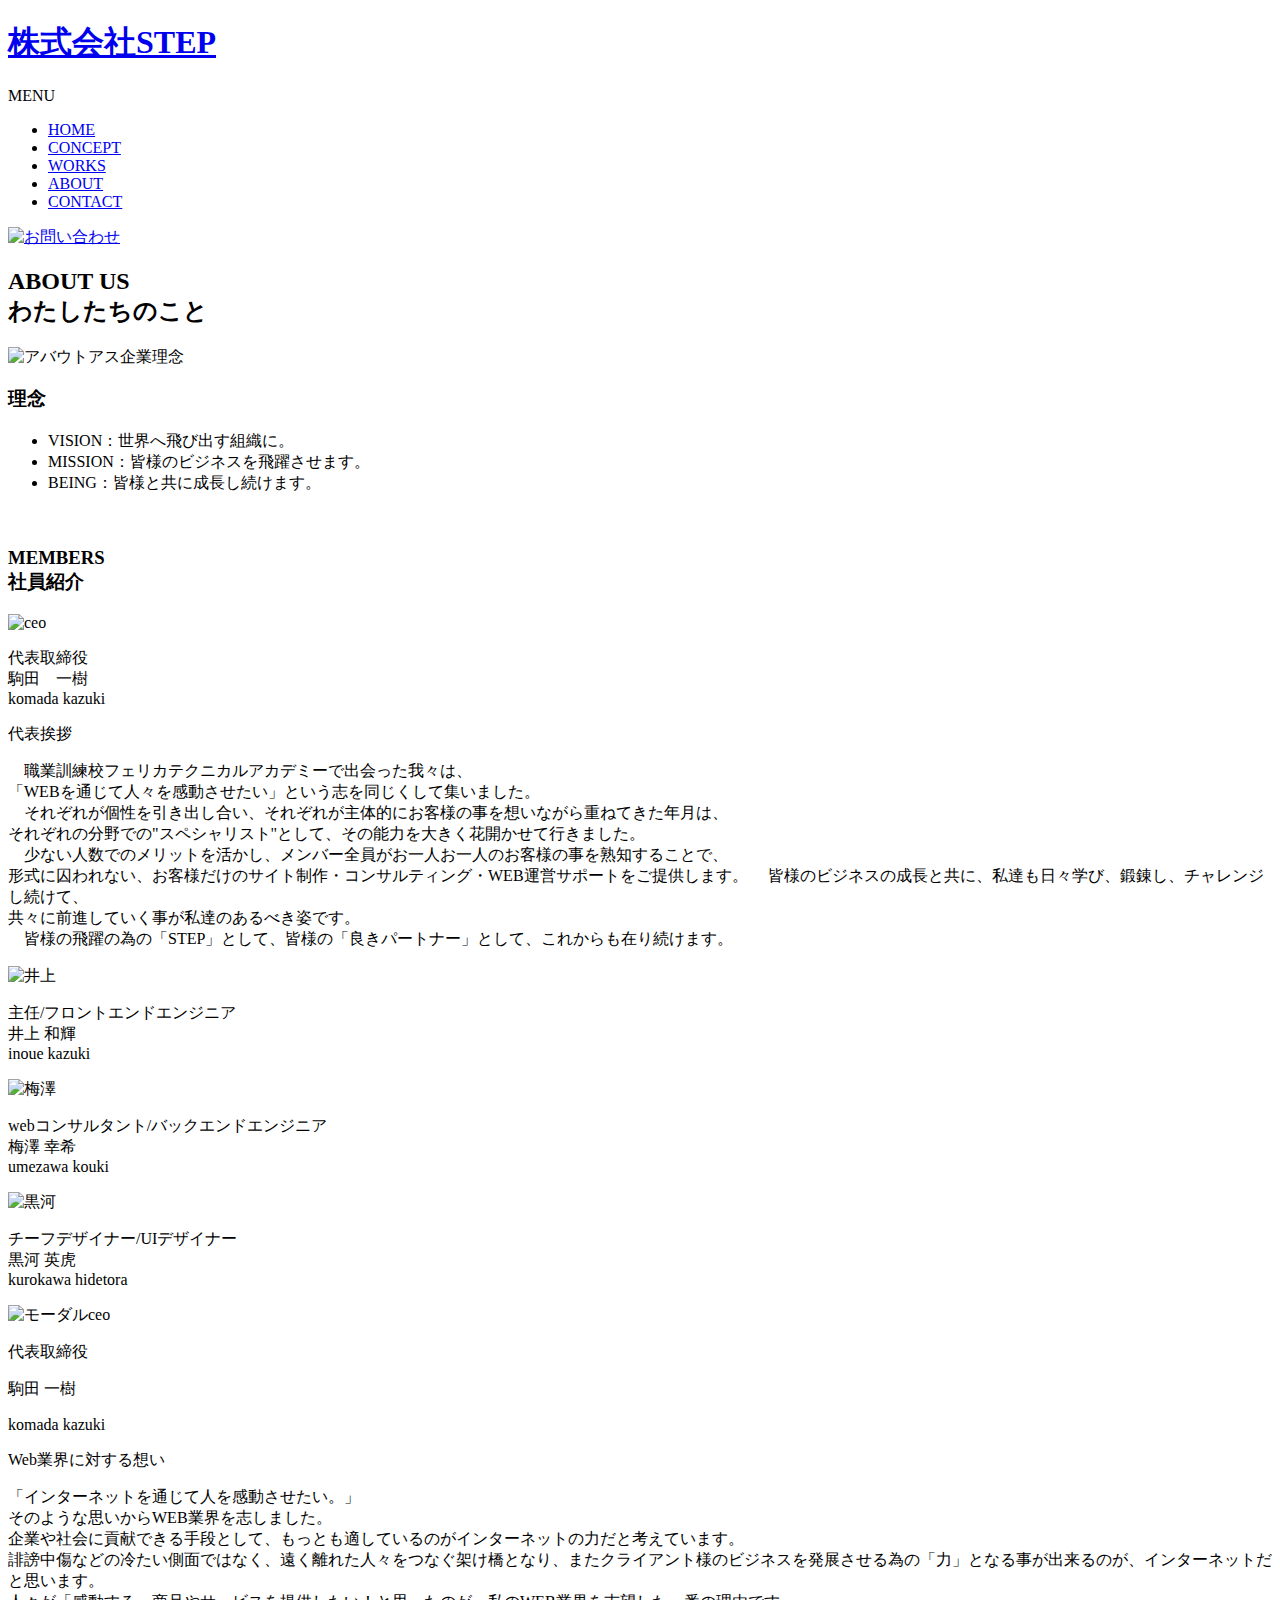
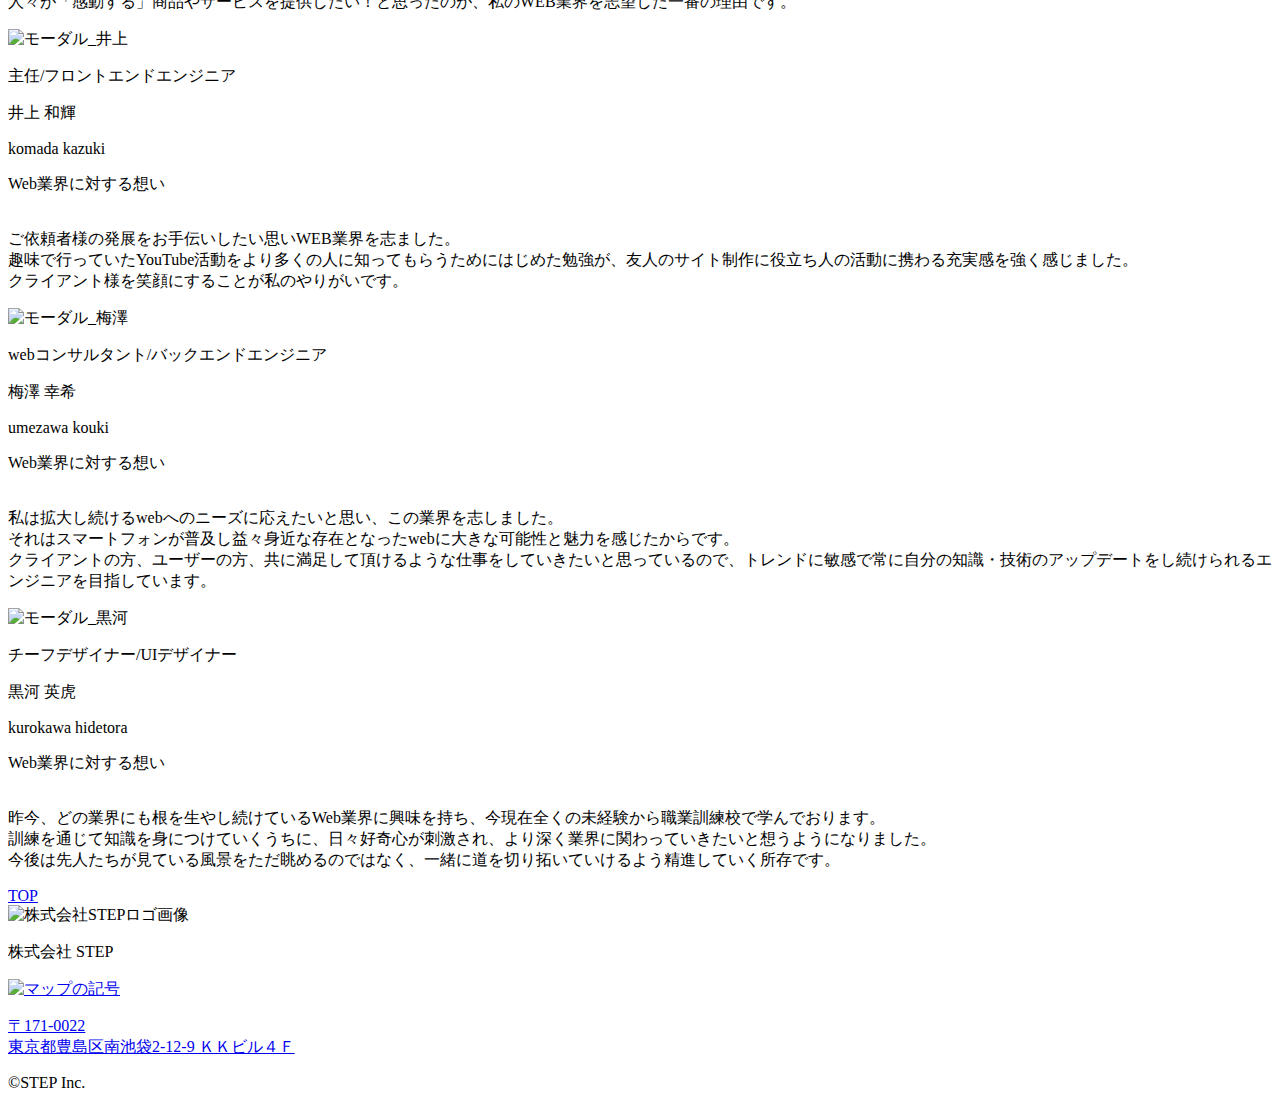
==== about-us/index.html @ a60bfa65 "Add files via upload" ====
<!DOCTYPE html>
<html lang="ja">
<head>
  <meta charset="UTF-8">
  <meta name="viewport" content="width=device-width, initial-scale=1.0">
  <meta name="description" content="株式会社STEP(ステップ)は、東京都にあるweb制作会社です。webサイト制作、コンサルティング、web運営サポートなど、インターネットの力を使ってあなたのビジネスをサポート致します。理念、メンバー紹介ページ。">
  <meta name="keyword" content="サイト制作会社,webサイト制作,コンサルティング,web運用サポート,料金">
  <title>株式会社STEP|アバウトアス</title>
  <link rel="stylesheet" href="/step/css/style.css">
  <meta name="format-detection" content="telephone=no">
  <link rel="shortcut icon" href="/step/favicon.svg" type="image/svg+xml">
  <link rel="apple-touch-icon" sizes="192x192" href="/step/img/touch_icon.png">
</head>
<body>

  <header>
    <h1><a href="/step/index.html">株式会社STEP</a></h1>
    <div id="g-nav-btn">
      <div class="hamburger"><span></span></div><!-- .hamburger -->
      <p>MENU</p>
    </div><!-- #g-nav-btn -->
    <nav id="g-nav">
      <ul>
        <li><a href="/step/index.html"><span>HOME</span></a></li>
        <li><a href="/step/index.html#concept"><span>CONCEPT</span></a></li>
        <li><a href="/step/index.html#works"><span>WORKS</span></a></li>
        <li><a href="/step/about-us/index.html"><span>ABOUT</span></a></li>
        <li><a href="/step/contact/index.html"><span>CONTACT</span></a></li>
      </ul>
    </nav><!-- .g-nav -->
    <div class="contact-btn">
      <a href="/step/contact/index.html#contact"><img src="/step/img/top-pc/mail.png" alt="お問い合わせ"></a>
    </div><!-- .contact-btn -->
  </header>

  <div class="about-us">
    <div class="key-visual">
      <div class="key-visual-wrapper">
        <h2>ABOUT US<br><span>わたしたちのこと</span></h2>
          <img src="/step/img/about-us-pc/about01.jpg" alt="アバウトアス企業理念" class="rellax">
      </div><!-- .key-visual-wrapper -->
    </div><!-- .key-visual -->

    <article class="philosophy">
      <h3>理念</h3>
      <ul>
        <li>VISION：世界へ飛び出す組織に。</li>
        <li>MISSION：皆様のビジネスを飛躍させます。</li>
        <li>BEING：皆様と共に成長し続けます。</li>
      </ul>
      <img src="/step/img/about-us-pc/step.jpg" alt="" class="rellax">
    </article><!-- .philosophy -->

    <article class="members">
      <h3>MEMBERS<br><span>社員紹介</span></h3>
      <div class="president-wrapper">
        <section class="president-box">
          <p><img id="komada" src="/step/img/about-us-pc/komada.jpg" alt="ceo"></p>
          <p>代表取締役<br><span>駒田　一樹</span><br>komada kazuki</p>
        </section><!-- .president-box -->
        <section class="president-txt">
          <p>代表挨拶</p>
          <p>　職業訓練校フェリカテクニカルアカデミーで出会った我々は、<br class="sp-br">
            「WEBを通じて人々を感動させたい」という志を同じくして集いました。<br>
            　それぞれが個性を引き出し合い、それぞれが主体的にお客様の事を想いながら重ねてきた年月は、<br class="sp-br">
            それぞれの分野での"スペシャリスト"として、その能力を大きく花開かせて行きました。<br>
            　少ない人数でのメリットを活かし、メンバー全員がお一人お一人のお客様の事を熟知することで、<br class="sp-br">
            形式に囚われない、お客様だけのサイト制作・コンサルティング・WEB運営サポートをご提供します。
            　皆様のビジネスの成長と共に、私達も日々学び、鍛錬し、チャレンジし続けて、<br class="sp-br">
            共々に前進していく事が私達のあるべき姿です。<br class="sp-br">
            　皆様の飛躍の為の「STEP」として、皆様の「良きパートナー」として、これからも在り続けます。</p>
        </section>
      </div><!-- .president-wrapper -->

      <div class="members-wrapper">
      <section class="members-box">
        <p><img id="inoue" src="/step/img/about-us-pc/inoue.jpg" alt="井上"></p>
        <p>主任/フロントエンドエンジニア<br><span>井上 和輝</span><br>inoue kazuki</p>
      </section><!-- .members-box -->

      <section class="members-box">
        <p><img id="umezawa" src="/step/img/about-us-pc/umezawa.jpg" alt="梅澤"></p>
        <p>webコンサルタント/バックエンドエンジニア<br><span>梅澤 幸希</span><br>umezawa kouki</p>
      </section><!-- .members-box -->

      <section class="members-box">
        <p><img id="kurokawa" src="/step/img/about-us-pc/kurokawa.jpg" alt="黒河"></p>
        <p>チーフデザイナー/UIデザイナー<br><span>黒河 英虎</span><br>kurokawa hidetora</p>
      </section><!-- .members-box -->
    </div><!-- .members-wrapper -->
    </article><!-- .members -->
  </div>

  <div class="modal-window" id="modal-window-komada">
    <div class="modal-window-wrapper">
      <div class="modal-window-img-box">
        <img src="/step/img/about-us-pc/komada2.jpg" alt="モーダルceo">
      </div>
      <div class="modal-window-txt-box">
        <p>代表取締役</p>
        <p>駒田 一樹</p>
        <p>komada kazuki</p>
        <p class="yellow-bar">Web業界に対する想い</p>
        <p>
          「インターネットを通じて人を感動させたい。」<br class="mw-sp">
          そのような思いからWEB業界を志しました。<br class="mw-sp">
          企業や社会に貢献できる手段として、もっとも適しているのがインターネットの力だと考えています。<br class="mw-sp">
          誹謗中傷などの冷たい側面ではなく、遠く離れた人々をつなぐ架け橋となり、またクライアント様のビジネスを発展させる為の「力」となる事が出来るのが、インターネットだと思います。<br class="mw-sp">
          人々が「感動する」商品やサービスを提供したい！と思ったのが、私のWEB業界を志望した一番の理由です。
          </p>
      </div>
    </div>
  </div>

  <div class="modal-window" id="modal-window-inoue">
    <div class="modal-window-wrapper">
      <div class="modal-window-img-box">
        <img src="/step/img/about-us-pc/inoue2.jpg" alt="モーダル_井上">
      </div>
      <div class="modal-window-txt-box">
        <p>主任/フロントエンドエンジニア</p>
        <p>井上 和輝</p>
        <p>komada kazuki</p>
        <p class="yellow-bar">Web業界に対する想い</p>
        <p><br>ご依頼者様の発展をお手伝いしたい思いWEB業界を志ました。<br>趣味で行っていたYouTube活動をより多くの人に知ってもらうためにはじめた勉強が、友人のサイト制作に役立ち人の活動に携わる充実感を強く感じました。<br>クライアント様を笑顔にすることが私のやりがいです。
          </p>
      </div>
    </div>
  </div>

  <div class="modal-window" id="modal-window-umezawa">
    <div class="modal-window-wrapper">
      <div class="modal-window-img-box">
        <img src="/step/img/about-us-pc/umezawa2.jpg" alt="モーダル_梅澤">
      </div>
      <div class="modal-window-txt-box">
        <p>webコンサルタント/バックエンドエンジニア</p>
        <p>梅澤 幸希</p>
        <p>umezawa kouki</p>
        <p class="yellow-bar">Web業界に対する想い</p>
        <p><br>私は拡大し続けるwebへのニーズに応えたいと思い、この業界を志しました。<br>それはスマートフォンが普及し益々身近な存在となったwebに大きな可能性と魅力を感じたからです。<br>クライアントの方、ユーザーの方、共に満足して頂けるような仕事をしていきたいと思っているので、トレンドに敏感で常に自分の知識・技術のアップデートをし続けられるエンジニアを目指しています。
          </p>
      </div>
    </div>
  </div>

  <div class="modal-window" id="modal-window-kurokawa">
    <div class="modal-window-wrapper">
      <div class="modal-window-img-box">
        <img src="/step/img/about-us-pc/kurokawa2.jpg" alt="モーダル_黒河">
      </div>
      <div class="modal-window-txt-box">
        <p>チーフデザイナー/UIデザイナー</p>
        <p>黒河 英虎</p>
        <p>kurokawa hidetora</p>
        <p class="yellow-bar">Web業界に対する想い</p>
        <p><br>昨今、どの業界にも根を生やし続けているWeb業界に興味を持ち、今現在全くの未経験から職業訓練校で学んでおります。<br>訓練を通じて知識を身につけていくうちに、日々好奇心が刺激され、より深く業界に関わっていきたいと想うようになりました。<br>今後は先人たちが見ている風景をただ眺めるのではなく、一緒に道を切り拓いていけるよう精進していく所存です。</p>
      </div>
    </div>
  </div>

  <div id="scroll" class="scroll">
    <a id ="to-top" href="#">TOP</a>
    <span id="bar1" class="bar1"></span>
  </div>

  <footer>
    <img src="/step/img/top-pc/logo-footer.png" alt="株式会社STEPロゴ画像">
    <p>株式会社 STEP</p>
    <a href="https://www.google.co.jp/maps/place/%E6%A0%AA%E5%BC%8F%E4%BC%9A%E7%A4%BE%E3%83%95%E3%82%A1%E3%82%A6%E3%83%B3%E3%83%87%E3%83%BC%E3%82%B7%E3%83%A7%E3%83%B3%E3%83%95%E3%82%A7%E3%83%AA%E3%82%ABTA/@35.7259364,139.7117068,17z/data=!3m2!4b1!5s0x60188d69a1bdee07:0xf93a9b8d9839c72a!4m5!3m4!1s0x60188d6b8b0de7dd:0xd184e022fc8bf0e6!8m2!3d35.7259321!4d139.7138955?hl=ja" target="_blank" rel="noopener noreferrer">
      <img src="/step/img/top-pc/map.png" alt="マップの記号">
      <p>〒171-0022<br class="br-sp"> 東京都豊島区南池袋2-12-9 ＫＫビル４Ｆ</p>
    </a>
    <p class="copy">&copy;STEP Inc.</p>
  </footer>
  
  <script src="https://ajax.googleapis.com/ajax/libs/jquery/3.5.1/jquery.min.js"></script>
  <script src="/step/js/rellax.js"></script>
  <script src="/step/js/script.js"></script>
</body>
</html>
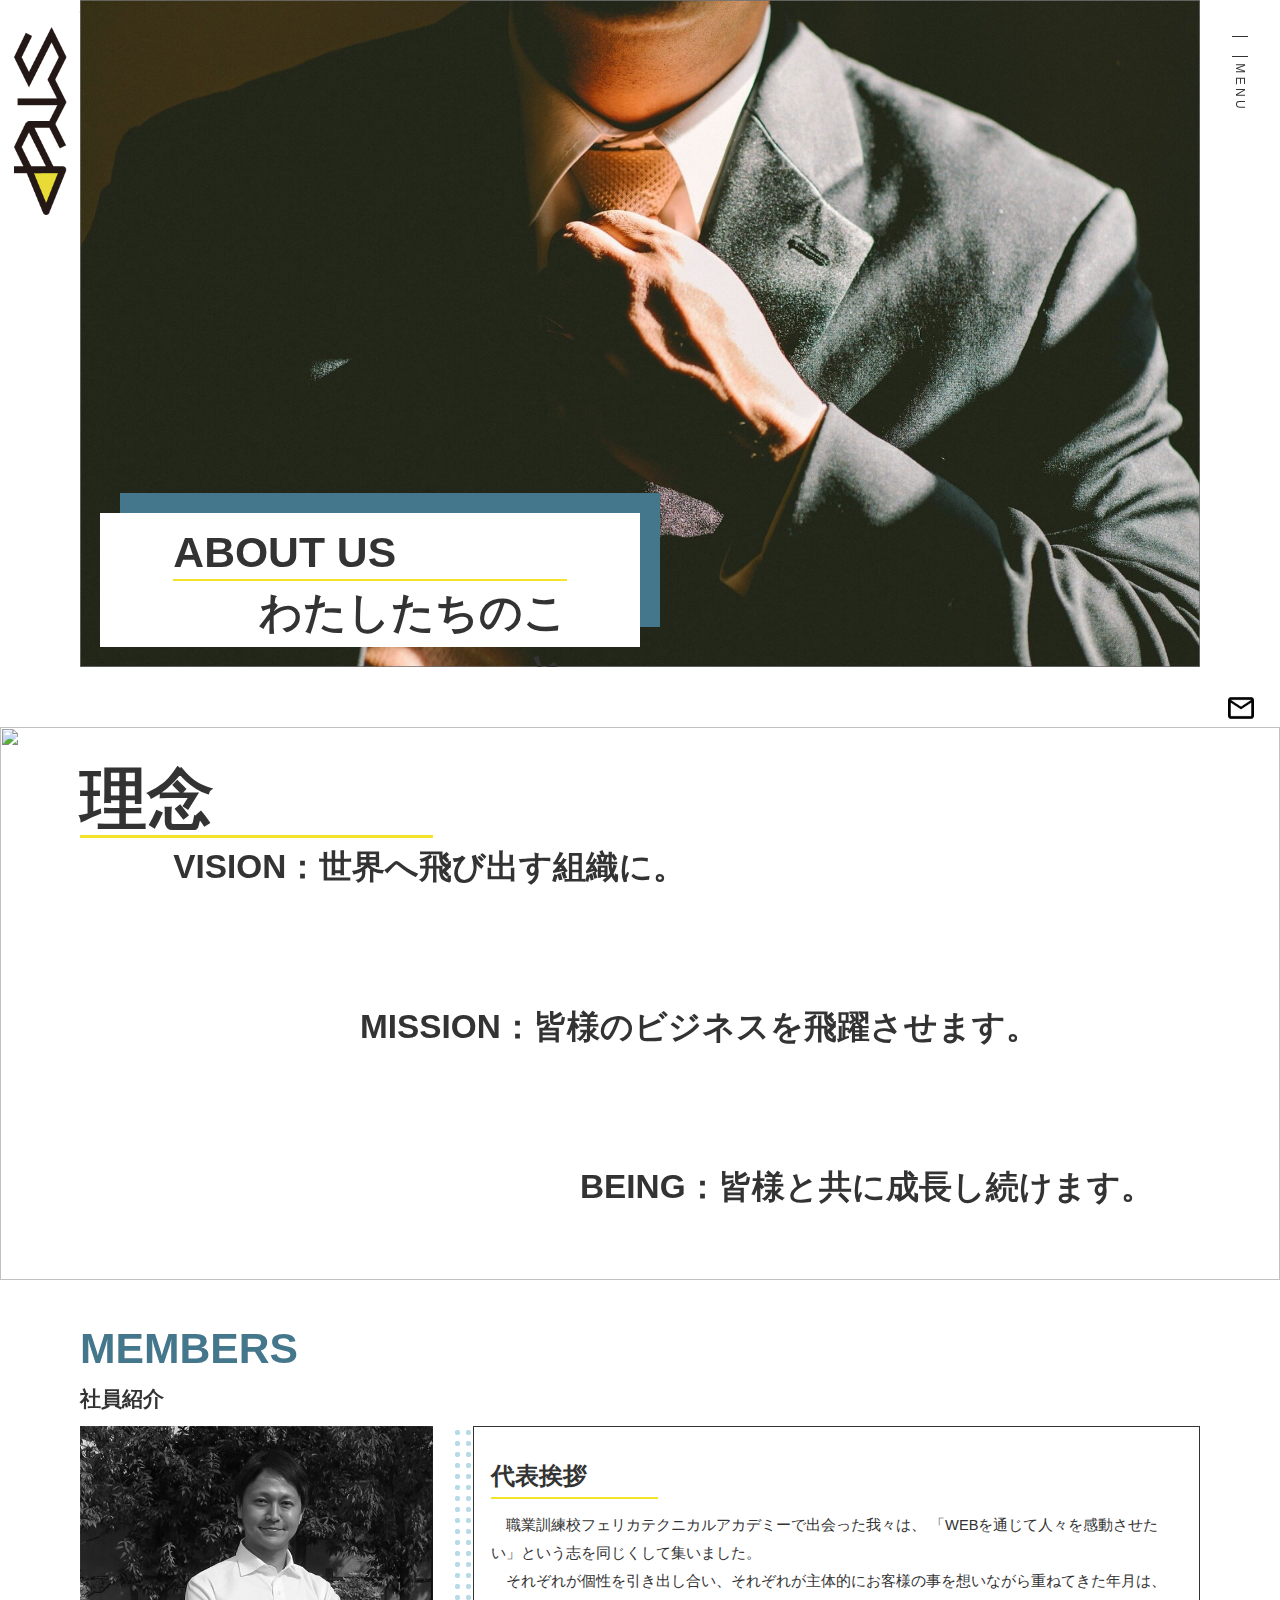
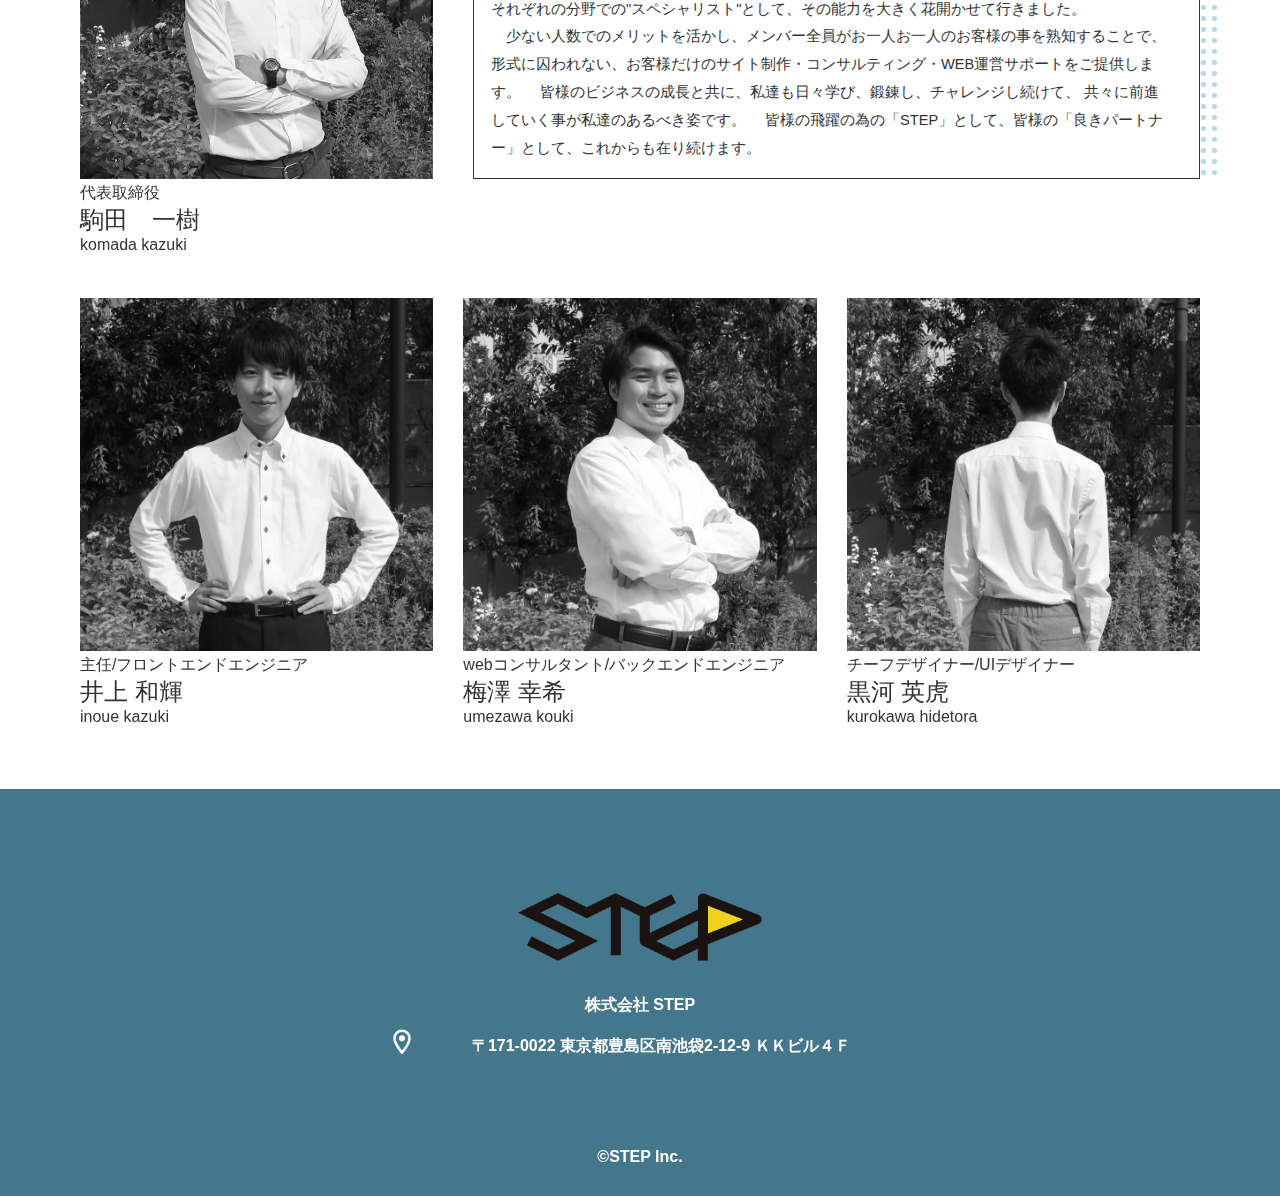
==== commit 58cd9819: "up" ====
--- a/about-us/index.html
+++ b/about-us/index.html
@@ -6,30 +6,30 @@
   <meta name="description" content="株式会社STEP(ステップ)は、東京都にあるweb制作会社です。webサイト制作、コンサルティング、web運営サポートなど、インターネットの力を使ってあなたのビジネスをサポート致します。理念、メンバー紹介ページ。">
   <meta name="keyword" content="サイト制作会社,webサイト制作,コンサルティング,web運用サポート,料金">
   <title>株式会社STEP|アバウトアス</title>
-  <link rel="stylesheet" href="/step/css/style.css">
+  <link rel="stylesheet" href="../css/style.css">
   <meta name="format-detection" content="telephone=no">
-  <link rel="shortcut icon" href="/step/favicon.svg" type="image/svg+xml">
-  <link rel="apple-touch-icon" sizes="192x192" href="/step/img/touch_icon.png">
+  <link rel="shortcut icon" href="../favicon.svg" type="image/svg+xml">
+  <link rel="apple-touch-icon" sizes="192x192" href="../img/touch_icon.png">
 </head>
 <body>
 
   <header>
-    <h1><a href="/step/index.html">株式会社STEP</a></h1>
+    <h1><a href="../index.html">株式会社STEP</a></h1>
     <div id="g-nav-btn">
       <div class="hamburger"><span></span></div><!-- .hamburger -->
       <p>MENU</p>
     </div><!-- #g-nav-btn -->
     <nav id="g-nav">
       <ul>
-        <li><a href="/step/index.html"><span>HOME</span></a></li>
-        <li><a href="/step/index.html#concept"><span>CONCEPT</span></a></li>
-        <li><a href="/step/index.html#works"><span>WORKS</span></a></li>
-        <li><a href="/step/about-us/index.html"><span>ABOUT</span></a></li>
-        <li><a href="/step/contact/index.html"><span>CONTACT</span></a></li>
+        <li><a href="../index.html"><span>HOME</span></a></li>
+        <li><a href="../index.html#concept"><span>CONCEPT</span></a></li>
+        <li><a href="../index.html#works"><span>WORKS</span></a></li>
+        <li><a href="../about-us/index.html"><span>ABOUT</span></a></li>
+        <li><a href="../contact/index.html"><span>CONTACT</span></a></li>
       </ul>
     </nav><!-- .g-nav -->
     <div class="contact-btn">
-      <a href="/step/contact/index.html#contact"><img src="/step/img/top-pc/mail.png" alt="お問い合わせ"></a>
+      <a href="../contact/index.html#contact"><img src="../img/top-pc/mail.png" alt="お問い合わせ"></a>
     </div><!-- .contact-btn -->
   </header>
 
@@ -37,7 +37,7 @@
     <div class="key-visual">
       <div class="key-visual-wrapper">
         <h2>ABOUT US<br><span>わたしたちのこと</span></h2>
-          <img src="/step/img/about-us-pc/about01.jpg" alt="アバウトアス企業理念" class="rellax">
+          <img src="../img/about-us-pc/about01.jpg" alt="アバウトアス企業理念" class="rellax">
       </div><!-- .key-visual-wrapper -->
     </div><!-- .key-visual -->
 
@@ -48,14 +48,14 @@
         <li>MISSION：皆様のビジネスを飛躍させます。</li>
         <li>BEING：皆様と共に成長し続けます。</li>
       </ul>
-      <img src="/step/img/about-us-pc/step.jpg" alt="" class="rellax">
+      <img src="../img/about-us-pc...jpg" alt="" class="rellax">
     </article><!-- .philosophy -->
 
     <article class="members">
       <h3>MEMBERS<br><span>社員紹介</span></h3>
       <div class="president-wrapper">
         <section class="president-box">
-          <p><img id="komada" src="/step/img/about-us-pc/komada.jpg" alt="ceo"></p>
+          <p><img id="komada" src="../img/about-us-pc/komada.jpg" alt="ceo"></p>
           <p>代表取締役<br><span>駒田　一樹</span><br>komada kazuki</p>
         </section><!-- .president-box -->
         <section class="president-txt">
@@ -74,17 +74,17 @@
 
       <div class="members-wrapper">
       <section class="members-box">
-        <p><img id="inoue" src="/step/img/about-us-pc/inoue.jpg" alt="井上"></p>
+        <p><img id="inoue" src="../img/about-us-pc/inoue.jpg" alt="井上"></p>
         <p>主任/フロントエンドエンジニア<br><span>井上 和輝</span><br>inoue kazuki</p>
       </section><!-- .members-box -->
 
       <section class="members-box">
-        <p><img id="umezawa" src="/step/img/about-us-pc/umezawa.jpg" alt="梅澤"></p>
+        <p><img id="umezawa" src="../img/about-us-pc/umezawa.jpg" alt="梅澤"></p>
         <p>webコンサルタント/バックエンドエンジニア<br><span>梅澤 幸希</span><br>umezawa kouki</p>
       </section><!-- .members-box -->
 
       <section class="members-box">
-        <p><img id="kurokawa" src="/step/img/about-us-pc/kurokawa.jpg" alt="黒河"></p>
+        <p><img id="kurokawa" src="../img/about-us-pc/kurokawa.jpg" alt="黒河"></p>
         <p>チーフデザイナー/UIデザイナー<br><span>黒河 英虎</span><br>kurokawa hidetora</p>
       </section><!-- .members-box -->
     </div><!-- .members-wrapper -->
@@ -94,7 +94,7 @@
   <div class="modal-window" id="modal-window-komada">
     <div class="modal-window-wrapper">
       <div class="modal-window-img-box">
-        <img src="/step/img/about-us-pc/komada2.jpg" alt="モーダルceo">
+        <img src="../img/about-us-pc/komada2.jpg" alt="モーダルceo">
       </div>
       <div class="modal-window-txt-box">
         <p>代表取締役</p>
@@ -115,7 +115,7 @@
   <div class="modal-window" id="modal-window-inoue">
     <div class="modal-window-wrapper">
       <div class="modal-window-img-box">
-        <img src="/step/img/about-us-pc/inoue2.jpg" alt="モーダル_井上">
+        <img src="../img/about-us-pc/inoue2.jpg" alt="モーダル_井上">
       </div>
       <div class="modal-window-txt-box">
         <p>主任/フロントエンドエンジニア</p>
@@ -131,7 +131,7 @@
   <div class="modal-window" id="modal-window-umezawa">
     <div class="modal-window-wrapper">
       <div class="modal-window-img-box">
-        <img src="/step/img/about-us-pc/umezawa2.jpg" alt="モーダル_梅澤">
+        <img src="../img/about-us-pc/umezawa2.jpg" alt="モーダル_梅澤">
       </div>
       <div class="modal-window-txt-box">
         <p>webコンサルタント/バックエンドエンジニア</p>
@@ -147,7 +147,7 @@
   <div class="modal-window" id="modal-window-kurokawa">
     <div class="modal-window-wrapper">
       <div class="modal-window-img-box">
-        <img src="/step/img/about-us-pc/kurokawa2.jpg" alt="モーダル_黒河">
+        <img src="../img/about-us-pc/kurokawa2.jpg" alt="モーダル_黒河">
       </div>
       <div class="modal-window-txt-box">
         <p>チーフデザイナー/UIデザイナー</p>
@@ -165,17 +165,17 @@
   </div>
 
   <footer>
-    <img src="/step/img/top-pc/logo-footer.png" alt="株式会社STEPロゴ画像">
+    <img src="../img/top-pc/logo-footer.png" alt="株式会社STEPロゴ画像">
     <p>株式会社 STEP</p>
     <a href="https://www.google.co.jp/maps/place/%E6%A0%AA%E5%BC%8F%E4%BC%9A%E7%A4%BE%E3%83%95%E3%82%A1%E3%82%A6%E3%83%B3%E3%83%87%E3%83%BC%E3%82%B7%E3%83%A7%E3%83%B3%E3%83%95%E3%82%A7%E3%83%AA%E3%82%ABTA/@35.7259364,139.7117068,17z/data=!3m2!4b1!5s0x60188d69a1bdee07:0xf93a9b8d9839c72a!4m5!3m4!1s0x60188d6b8b0de7dd:0xd184e022fc8bf0e6!8m2!3d35.7259321!4d139.7138955?hl=ja" target="_blank" rel="noopener noreferrer">
-      <img src="/step/img/top-pc/map.png" alt="マップの記号">
+      <img src="../img/top-pc/map.png" alt="マップの記号">
       <p>〒171-0022<br class="br-sp"> 東京都豊島区南池袋2-12-9 ＫＫビル４Ｆ</p>
     </a>
     <p class="copy">&copy;STEP Inc.</p>
   </footer>
   
   <script src="https://ajax.googleapis.com/ajax/libs/jquery/3.5.1/jquery.min.js"></script>
-  <script src="/step/js/rellax.js"></script>
-  <script src="/step/js/script.js"></script>
+  <script src="../js/rellax.js"></script>
+  <script src="../js/script.js"></script>
 </body>
 </html>--- a/css/style.css
+++ b/css/style.css
@@ -0,0 +1,2767 @@
+@charset "UTF-8";
+html {
+  box-sizing: border-box;
+  -webkit-text-size-adjust: 100%;
+}
+
+*, :after, :before {
+  background-repeat: no-repeat;
+  box-sizing: inherit;
+}
+
+:after, :before {
+  text-decoration: inherit;
+  vertical-align: inherit;
+}
+
+* {
+  padding: 0;
+  margin: 0;
+  box-sizing: border-box;
+}
+
+audio:not([controls]) {
+  display: none;
+  height: 0;
+}
+
+hr {
+  overflow: visible;
+}
+
+article, aside, details, figcaption, figure, footer, header, main, menu, nav, section, summary {
+  display: block;
+}
+
+summary {
+  display: list-item;
+}
+
+small {
+  font-size: 80%;
+}
+
+[hidden], template {
+  display: none;
+}
+
+abbr[title] {
+  border-bottom: 1px dotted;
+  text-decoration: none;
+}
+
+a {
+  background-color: transparent;
+  -webkit-text-decoration-skip: objects;
+}
+
+a:active, a:hover {
+  outline-width: 0;
+}
+
+code, kbd, pre, samp {
+  font-family: monospace, monospace;
+}
+
+b, strong {
+  font-weight: bolder;
+}
+
+dfn {
+  font-style: italic;
+}
+
+mark {
+  background-color: #ff0;
+  color: #000;
+}
+
+sub, sup {
+  font-size: 75%;
+  line-height: 0;
+  position: relative;
+  vertical-align: baseline;
+}
+
+sub {
+  bottom: -0.25em;
+}
+
+sup {
+  top: -0.5em;
+}
+
+input {
+  border-radius: 0;
+}
+
+[role=button], [type=button], [type=reset], [type=submit], button {
+  cursor: pointer;
+}
+
+[disabled] {
+  cursor: default;
+}
+
+[type=number] {
+  width: auto;
+}
+
+[type=search] {
+  -webkit-appearance: textfield;
+}
+
+[type=search]::-webkit-search-cancel-button, [type=search]::-webkit-search-decoration {
+  -webkit-appearance: none;
+}
+
+textarea {
+  overflow: auto;
+  resize: vertical;
+}
+
+button, input, optgroup, select, textarea {
+  font: inherit;
+}
+
+optgroup {
+  font-weight: 700;
+}
+
+button {
+  overflow: visible;
+}
+
+[type=button]::-moz-focus-inner, [type=reset]::-moz-focus-inner, [type=submit]::-moz-focus-inner, button::-moz-focus-inner {
+  border-style: 0;
+  padding: 0;
+}
+
+[type=button]::-moz-focus-inner, [type=reset]::-moz-focus-inner, [type=submit]::-moz-focus-inner, button:-moz-focusring {
+  outline: 1px dotted ButtonText;
+}
+
+[type=reset], [type=submit], button, html [type=button] {
+  -webkit-appearance: button;
+}
+
+button, select {
+  text-transform: none;
+}
+
+button, input, select, textarea {
+  background-color: transparent;
+  border-style: none;
+  color: inherit;
+}
+
+select {
+  -moz-appearance: none;
+  -webkit-appearance: none;
+}
+
+select::-ms-expand {
+  display: none;
+}
+
+select::-ms-value {
+  color: currentColor;
+}
+
+legend {
+  border: 0;
+  color: inherit;
+  display: table;
+  max-width: 100%;
+  white-space: normal;
+}
+
+::-webkit-file-upload-button {
+  -webkit-appearance: button;
+  font: inherit;
+}
+
+[type=search] {
+  -webkit-appearance: textfield;
+  outline-offset: -2px;
+}
+
+img {
+  border-style: none;
+  vertical-align: bottom;
+}
+
+progress {
+  vertical-align: baseline;
+}
+
+svg:not(:root) {
+  overflow: hidden;
+}
+
+audio, canvas, progress, video {
+  display: inline-block;
+}
+
+@media screen {
+  [hidden~=screen] {
+    display: inherit;
+  }
+
+  [hidden~=screen]:not(:active):not(:focus):not(:target) {
+    position: absolute !important;
+    clip: rect(0 0 0 0) !important;
+  }
+}
+[aria-busy=true] {
+  cursor: progress;
+}
+
+[aria-controls] {
+  cursor: pointer;
+}
+
+[aria-disabled] {
+  cursor: default;
+}
+
+::selection {
+  background-color: #b3d4fc;
+  color: #000;
+  text-shadow: none;
+}
+
+ul, ol {
+  list-style: none;
+}
+
+a {
+  text-decoration: none;
+}
+
+.wrapper {
+  overflow: hidden;
+}
+
+body {
+  overflow-y: scroll;
+}
+
+html {
+  font-size: calc(100vw / 192);
+}
+@media (max-width: 800px) {
+  html {
+    font-size: calc(100vw / 80);
+  }
+}
+
+body {
+  font-family: "メイリオ", "Meiryo", "ＭＳ ゴシック", "Hiragino Kaku Gothic ProN", "ヒラギノ角ゴ ProN W3", sans-serif;
+  overflow-x: hidden;
+}
+
+@media (max-width: 800px) {
+  header {
+    width: 100%;
+    height: 10rem;
+    background-color: #fff;
+    position: fixed;
+    top: 0;
+    left: 0;
+    padding: 0 2rem;
+    z-index: 100;
+  }
+}
+header > h1 > a {
+  display: block;
+  width: 12rem;
+  height: 36.2rem;
+  text-indent: 100%;
+  white-space: nowrap;
+  overflow: hidden;
+  background: url(/img/top-pc/logo-header02.png) no-repeat center center/7.9rem 28.2rem;
+  position: fixed;
+  top: 0;
+  z-index: 11;
+  transition: 0.7s;
+}
+@media (max-width: 800px) {
+  header > h1 > a {
+    width: 28rem;
+    height: 10rem;
+    background: url(/img/top-sp/logo-header.png) no-repeat center center/21.5rem 6rem;
+  }
+}
+header > h1.slide > a {
+  background: url(/img/menu-pc/logo.png) no-repeat center center/7.9rem 28.2rem;
+}
+@media (max-width: 800px) {
+  header > h1.slide > a {
+    background: url(/img/menu-sp/logo.png) no-repeat center center/21.5rem 6rem;
+  }
+}
+header > #g-nav-btn {
+  width: 4.5rem;
+  height: 12.6rem;
+  position: fixed;
+  top: 4rem;
+  right: 3.75rem;
+  z-index: 11;
+  cursor: pointer;
+}
+@media (max-width: 800px) {
+  header > #g-nav-btn {
+    width: 11.6rem;
+    height: 4.5rem;
+    top: 2rem;
+    right: 2rem;
+  }
+}
+header > #g-nav-btn > .hamburger {
+  width: 4.5rem;
+  height: 4.5rem;
+  position: relative;
+}
+@media (max-width: 800px) {
+  header > #g-nav-btn > .hamburger {
+    position: absolute;
+    right: 0;
+  }
+}
+header > #g-nav-btn > .hamburger > span {
+  width: 2.5rem;
+  height: 0.1rem;
+  background-color: #333;
+  position: absolute;
+  top: 0;
+  bottom: 1.5rem;
+  left: 0;
+  right: 0;
+  margin: auto;
+  transition: 0.5s;
+}
+header > #g-nav-btn > .hamburger > span::after {
+  display: block;
+  content: "";
+  width: 2.5rem;
+  height: 0.1rem;
+  background-color: #333;
+  position: absolute;
+  top: 3rem;
+  bottom: 0;
+  left: 0;
+  right: 0;
+  margin: auto;
+  transition: 0.5s;
+}
+header > #g-nav-btn > p {
+  width: 7.1rem;
+  height: 1.8rem;
+  line-height: 1.8rem;
+  font-size: 1.8rem;
+  letter-spacing: 0.5rem;
+  color: #333;
+  transform: rotate(90deg);
+  position: absolute;
+  top: 0;
+  bottom: -5.6rem;
+  left: -1.3rem;
+  right: 0;
+  margin: auto;
+  transition: 0.5s;
+}
+@media (max-width: 800px) {
+  header > #g-nav-btn > p {
+    transform: rotate(0);
+    right: 4rem;
+    bottom: 0;
+    left: 0;
+  }
+}
+header > #g-nav-btn.slide > .hamburger > span {
+  background-color: #fff;
+  bottom: 0;
+  transform: rotate(45deg);
+}
+header > #g-nav-btn.slide > .hamburger > span::after {
+  background-color: #fff;
+  top: 0;
+  transform: rotate(-90deg);
+}
+header > #g-nav-btn.slide > p {
+  color: #fff;
+}
+@media (max-width: 800px) {
+  header > #g-nav-btn.slide > p {
+    margin-right: 1rem;
+  }
+}
+header > #g-nav {
+  width: 100%;
+  height: 100vh;
+  background-color: #44768c;
+  position: fixed;
+  top: 0;
+  left: 0;
+  transform: translate(100%, 0);
+  z-index: 10;
+  transition: 0.5s;
+}
+header > #g-nav > ul {
+  width: 40rem;
+  height: 40%;
+  position: absolute;
+  top: 0;
+  bottom: 0;
+  left: 0;
+  right: 0;
+  margin: auto;
+}
+@media (max-width: 800px) {
+  header > #g-nav > ul {
+    width: 30rem;
+  }
+}
+header > #g-nav > ul > li {
+  height: 20%;
+}
+header > #g-nav > ul > li > a {
+  display: block;
+  font-size: 5rem;
+  color: #fff;
+  text-align: center;
+  height: 6.5rem;
+}
+header > #g-nav > ul > li > a > span {
+  display: inline-block;
+  height: 6.5rem;
+  padding: 0 1rem;
+  position: relative;
+  overflow: hidden;
+}
+header > #g-nav > ul > li > a > span::after {
+  display: block;
+  content: "";
+  width: 100%;
+  height: 0.4rem;
+  background-color: #fff;
+  position: absolute;
+  left: 0;
+  bottom: 0;
+  transform: translateX(-110%);
+  transition: 0.2s;
+}
+header > #g-nav > ul > li > a > span:hover::after {
+  transform: translateX(0);
+}
+header > #g-nav.slide {
+  transform: translate(0, 0);
+}
+header > .contact-btn {
+  width: 4.5rem;
+  height: 4.5rem;
+  position: fixed;
+  top: 77vh;
+  right: 3.6rem;
+  z-index: 5;
+}
+@media (max-width: 800px) {
+  header > .contact-btn {
+    top: 2rem;
+    right: 17rem;
+  }
+}
+header > .contact-btn > a {
+  display: block;
+}
+header > .contact-btn > a > img {
+  width: 100%;
+}
+
+header.top-header {
+  position: relative;
+}
+@media (max-width: 800px) {
+  header.top-header {
+    position: fixed;
+  }
+}
+header.top-header > h1 {
+  width: 38.5rem;
+  height: 50rem;
+  background-color: #fff;
+  position: absolute;
+  top: 0;
+  left: 0;
+  z-index: 10;
+  padding: 13.5rem 2.25rem 0;
+}
+@media (max-width: 800px) {
+  header.top-header > h1 {
+    padding: 0;
+    height: 10rem;
+    background-color: #fff;
+    position: static;
+  }
+}
+header.top-header > h1 > a {
+  width: 34rem;
+  height: 10.3rem;
+  background: 0;
+  text-indent: 0;
+  white-space: normal;
+  overflow: visible;
+  color: #333;
+  font-size: 3.6rem;
+  font-weight: bold;
+  position: static;
+  text-align: center;
+}
+@media (max-width: 800px) {
+  header.top-header > h1 > a {
+    font-size: 2.8rem;
+  }
+}
+header.top-header > h1 > a::before {
+  display: block;
+  content: "";
+  width: 36.5rem;
+  height: 10.3rem;
+  background: url(/img/top-pc/logo-header.png) no-repeat center center/32.85rem 9.27rem;
+  margin-bottom: 3rem;
+  padding-bottom: 3rem;
+}
+@media (max-width: 800px) {
+  header.top-header > h1 > a::before {
+    width: 28rem;
+    height: 10rem;
+    background: url(/img/top-pc/logo-header.png) no-repeat center center/21.5rem 6rem;
+    margin-bottom: 0;
+    padding-bottom: 0;
+  }
+}
+@media (max-width: 800px) {
+  header.top-header > h1 > a > span {
+    display: none;
+  }
+}
+header.top-header > h1 > a > span:nth-of-type(2) {
+  font-size: 2.4rem;
+}
+
+#sp-logo-txt {
+  display: none;
+}
+@media (max-width: 800px) {
+  #sp-logo-txt {
+    width: 34rem;
+    height: 18.5rem;
+    padding: 11.5rem 0 0 6.5rem;
+    font-size: 2.8rem;
+    color: #333;
+    font-weight: bold;
+    background-color: #fff;
+    position: absolute;
+    top: 0;
+    left: 0;
+    z-index: 5;
+    display: block;
+  }
+}
+
+#logo-wrapper {
+  visibility: hidden;
+  opacity: 0;
+  transition: 0.5s;
+}
+#logo-wrapper > a {
+  display: block;
+  width: 12rem;
+  height: 36.2rem;
+  padding: 4rem 2.05rem;
+  position: fixed;
+  top: 0;
+  left: 0;
+  z-index: 11;
+}
+#logo-wrapper > a:nth-of-type(2) {
+  display: none;
+}
+#logo-wrapper > a > img {
+  width: 100%;
+  height: 100%;
+}
+#logo-wrapper.on {
+  visibility: visible;
+  opacity: 1;
+}
+@media (max-width: 800px) {
+  #logo-wrapper.on {
+    visibility: hidden;
+  }
+}
+#logo-wrapper.on.slide > a {
+  display: none;
+}
+#logo-wrapper.on.slide > a:nth-of-type(2) {
+  display: block;
+}
+
+.top-page {
+  padding: 0 12rem;
+  margin-bottom: 20vh;
+}
+@media (max-width: 800px) {
+  .top-page {
+    padding: 0;
+  }
+}
+
+.top-page-key-visual {
+  padding: 4rem 12rem;
+  position: relative;
+  margin-bottom: 1rem;
+  overflow-y: hidden;
+}
+@media (max-width: 800px) {
+  .top-page-key-visual {
+    padding: 0 0 0 6.5rem;
+    margin-top: 10rem;
+  }
+}
+.top-page-key-visual .key-visual-img-box .img-pc {
+  height: 100%;
+  width: 100%;
+}
+@media (max-width: 800px) {
+  .top-page-key-visual .key-visual-img-box .img-pc {
+    display: none;
+  }
+}
+.top-page-key-visual .key-visual-img-box .img-sp {
+  display: none;
+}
+@media (max-width: 800px) {
+  .top-page-key-visual .key-visual-img-box .img-sp {
+    display: block;
+    height: 100%;
+    width: 100%;
+  }
+}
+.top-page-key-visual .key-visual-txt-box {
+  height: 50rem;
+  width: 20rem;
+  background: #fff;
+  position: absolute;
+  top: 22rem;
+  right: 12rem;
+}
+@media (max-width: 800px) {
+  .top-page-key-visual .key-visual-txt-box {
+    height: 15rem;
+    width: 36.8rem;
+    top: 99rem;
+    right: 0;
+  }
+}
+.top-page-key-visual .key-visual-txt-box p {
+  color: #333;
+  font-size: 2rem;
+  font-weight: bold;
+  letter-spacing: 0.5em;
+  writing-mode: vertical-rl;
+  position: absolute;
+  line-height: 2.1;
+  top: 9%;
+  left: 50%;
+  transform: translateY(1%) translateX(-50%);
+}
+@media (max-width: 800px) {
+  .top-page-key-visual .key-visual-txt-box p {
+    writing-mode: horizontal-tb;
+    font-size: 2.4rem;
+    letter-spacing: 0;
+    line-height: calc(46 / 24);
+    position: absolute;
+    top: 50%;
+    left: 10%;
+    transform: translateY(-46%) translateX(-3%);
+  }
+}
+.top-page-key-visual .key-visual-txt-box p span {
+  margin-top: 14.5rem;
+}
+@media (max-width: 800px) {
+  .top-page-key-visual .key-visual-txt-box p span {
+    margin-left: 12rem;
+  }
+}
+
+.top-page > .works {
+  padding-top: 4rem;
+  margin-bottom: 9.5rem;
+}
+@media (max-width: 800px) {
+  .top-page > .works {
+    margin-bottom: 4rem;
+  }
+}
+.top-page > .works > h2 {
+  font-size: 6.4rem;
+  line-height: calc(48 / 64);
+  color: #44768c;
+  text-align: center;
+  margin-bottom: 2rem;
+}
+.top-page > .works > h2::after {
+  content: "";
+  display: block;
+  height: 0.1rem;
+  width: 32rem;
+  text-align: center;
+  background: #f3e42b;
+  margin: 2rem auto 0;
+}
+.top-page > .works > h2 > span {
+  font-size: 3.6rem;
+  line-height: calc(48 / 36);
+  color: #333;
+}
+.top-page > .works > p {
+  font-size: 2.4rem;
+  line-height: 2;
+  font-weight: bold;
+  text-align: center;
+  margin-bottom: 4.5rem;
+}
+@media (max-width: 800px) {
+  .top-page > .works > p {
+    margin-bottom: 0;
+  }
+}
+.top-page > .works > .works-wrapper {
+  display: flex;
+  justify-content: space-between;
+  flex-wrap: wrap;
+}
+@media (max-width: 800px) {
+  .top-page > .works > .works-wrapper {
+    display: none;
+  }
+}
+.top-page > .works > .works-wrapper > a:nth-of-type(n+3) {
+  margin-top: 6rem;
+}
+.top-page > .works > .works-wrapper > a > .works-box {
+  max-width: 80rem;
+  max-height: 60rem;
+  border: 0.1rem solid #ddd;
+  transition: 0.5s;
+  position: relative;
+}
+.top-page > .works > .works-wrapper > a > .works-box:hover {
+  transform: scale(1.03);
+}
+.top-page > .works > .works-wrapper > a > .works-box:hover > .works-txt-box {
+  background: rgba(0, 0, 0, 0.4);
+}
+.top-page > .works > .works-wrapper > a > .works-box:hover > .works-txt-box > p {
+  opacity: 0.9;
+}
+.top-page > .works > .works-wrapper > a > .works-box img {
+  width: 100%;
+  height: 100%;
+}
+.top-page > .works > .works-wrapper > a > .works-box .works-txt-box {
+  height: 100%;
+  width: 100%;
+  position: absolute;
+  bottom: 0;
+  left: 0;
+  background: rgba(0, 0, 0, 0);
+  transition: all 0.5s ease-in-out;
+}
+.top-page > .works > .works-wrapper > a > .works-box .works-txt-box p {
+  opacity: 0;
+  transition: all 0.5s ease-in-out;
+  font-size: 4rem;
+  font-weight: bold;
+  margin-bottom: 1rem;
+  color: #fff;
+  position: absolute;
+  left: 3rem;
+  bottom: 8rem;
+}
+.top-page > .works > .works-wrapper > a > .works-box .works-txt-box p + p {
+  font-size: 2.8rem;
+  font-weight: normal;
+  bottom: 2rem;
+}
+
+.top-page .service {
+  padding: 0 2rem;
+}
+.top-page .service h2 {
+  font-size: 6.4rem;
+  line-height: calc(48 / 64);
+  color: #44768c;
+  text-align: center;
+  margin-bottom: 2rem;
+}
+.top-page .service h2::after {
+  content: "";
+  display: block;
+  height: 0.1rem;
+  width: 32rem;
+  text-align: center;
+  background: #f3e42b;
+  margin: 2rem auto 0;
+}
+.top-page .service h2 span {
+  font-size: 3.6rem;
+  line-height: calc(48 / 36);
+  color: #333;
+}
+.top-page .service > p {
+  font-size: 2.4rem;
+  line-height: 2;
+  font-weight: bold;
+  text-align: center;
+  margin-bottom: 4.5rem;
+}
+@media (max-width: 800px) {
+  .top-page .service > p {
+    margin-bottom: 1.6rem;
+  }
+}
+.top-page .service .service-wrapper {
+  display: flex;
+  justify-content: space-between;
+  margin-bottom: 2.8rem;
+}
+@media (max-width: 800px) {
+  .top-page .service .service-wrapper {
+    display: block;
+  }
+}
+.top-page .service .service-wrapper .service-box {
+  width: 52rem;
+  height: 70.3rem;
+  border: 0.1rem solid #707070;
+}
+.top-page .service .service-wrapper .service-box:hover > .img-item > img {
+  transform: scale(1.03);
+  transition: 0.5s;
+}
+@media (max-width: 800px) {
+  .top-page .service .service-wrapper .service-box {
+    display: flex;
+    width: 75.8rem;
+    height: 36.8rem;
+    border: none;
+  }
+  .top-page .service .service-wrapper .service-box:nth-of-type(n+2) {
+    margin-top: 3rem;
+  }
+}
+.top-page .service .service-wrapper .service-box .img-item {
+  max-width: 51.8rem;
+  max-height: 50rem;
+  border-bottom: 0.1rem solid #707070;
+  overflow: hidden;
+}
+@media (max-width: 800px) {
+  .top-page .service .service-wrapper .service-box .img-item {
+    max-width: 36.8rem;
+    max-height: 36.8rem;
+    border: none;
+  }
+}
+.top-page .service .service-wrapper .service-box .img-item img {
+  width: 100%;
+  height: 100%;
+}
+.top-page .service .service-wrapper .service-box .service-txt-wrapper h3 {
+  height: 6rem;
+  font-size: 3.6rem;
+  line-height: calc(48 / 36);
+  border-left: 4px solid #f3e42b;
+  padding: 0.8rem 1.2rem;
+  margin: 1.6rem 2.9rem 1.1rem;
+}
+@media (max-width: 800px) {
+  .top-page .service .service-wrapper .service-box .service-txt-wrapper h3 {
+    margin: 3rem 0 2.6rem 4rem;
+    padding: 0.8rem 1.9rem;
+  }
+}
+@media (max-width: 800px) {
+  .top-page .service .service-wrapper .service-box .service-txt-wrapper h3 span {
+    display: none;
+  }
+}
+.top-page .service .service-wrapper .service-box .service-txt-wrapper > p {
+  font-size: 1.8rem;
+  line-height: 2;
+  font-weight: bold;
+  margin-left: 3rem;
+}
+.top-page .service .service-wrapper .service-box .service-txt-wrapper > p .service-sp-br {
+  display: none;
+}
+@media (max-width: 800px) {
+  .top-page .service .service-wrapper .service-box .service-txt-wrapper > p .service-sp-br {
+    display: block;
+  }
+}
+.top-page .service .service-wrapper .service-box .service-txt-wrapper > p .service-pc-br {
+  display: block;
+}
+@media (max-width: 800px) {
+  .top-page .service .service-wrapper .service-box .service-txt-wrapper > p .service-pc-br {
+    display: none;
+  }
+}
+@media (max-width: 800px) {
+  .top-page .service .service-wrapper .service-box .service-txt-wrapper > p {
+    margin-left: 6.3rem;
+    margin-left: 4.8rem;
+  }
+}
+.top-page .service > .form-btn {
+  position: relative;
+}
+.top-page .service > .form-btn a {
+  display: block;
+  font-size: 1.8rem;
+  font-weight: 600;
+  color: #B9DFEC;
+  background: #fff;
+  width: 25rem;
+  height: 8rem;
+  margin: 0 auto;
+  border: 0.2rem solid #44768C;
+  position: relative;
+  z-index: 2;
+  transition: 0.4s;
+  text-align: center;
+  line-height: 8rem;
+}
+@media (max-width: 800px) {
+  .top-page .service > .form-btn a {
+    font-size: 1.7rem;
+    line-height: 6rem;
+    width: 24rem;
+    height: 6rem;
+  }
+}
+.top-page .service > .form-btn a span {
+  display: block;
+  font-size: 1.4rem;
+  font-weight: 300;
+}
+.top-page .service > .form-btn a:hover {
+  transform: translate(-0.5rem, -0.5rem);
+}
+.top-page .service > .form-btn a:hover ~ .button-shadow {
+  transform: translate(0.5rem, 0.5rem);
+}
+.top-page .service > .form-btn > .button-shadow {
+  width: 25rem;
+  height: 8rem;
+  background: #44768C;
+  position: absolute;
+  top: 0;
+  right: 0;
+  bottom: 0;
+  left: 0;
+  margin: auto;
+  z-index: 1;
+  transition: 0.4s;
+}
+@media (max-width: 800px) {
+  .top-page .service > .form-btn > .button-shadow {
+    width: 24rem;
+    height: 6rem;
+  }
+}
+
+.top-about-us {
+  position: relative;
+}
+.top-about-us::after {
+  display: block;
+  content: "";
+  background: url(/img/mizutama.gif) repeat;
+  width: 70.1rem;
+  height: 99.7rem;
+  position: absolute;
+  top: 0;
+  bottom: 0;
+  left: 0;
+  right: 11rem;
+  margin: auto;
+  z-index: -2;
+}
+@media (max-width: 800px) {
+  .top-about-us::after {
+    display: none;
+  }
+}
+.top-about-us > .top-about-us-wrapper {
+  display: flex;
+  margin-top: 27rem;
+  overflow-y: hidden;
+}
+@media (max-width: 800px) {
+  .top-about-us > .top-about-us-wrapper {
+    display: block;
+    padding: 0 2rem;
+    width: 80rem;
+    position: relative;
+    margin-top: 9rem;
+    margin-bottom: 85rem;
+    overflow-y: visible;
+  }
+}
+.top-about-us > .top-about-us-wrapper > .about-us-image {
+  width: 82.5rem;
+  height: 82.5rem;
+}
+@media (max-width: 800px) {
+  .top-about-us > .top-about-us-wrapper > .about-us-image {
+    width: 69.5rem;
+    height: 60rem;
+  }
+}
+.top-about-us > .top-about-us-wrapper > .about-us-image > img {
+  width: 100%;
+  height: 100%;
+}
+.top-about-us > .top-about-us-wrapper > .about-us-box {
+  padding: 0 0 3rem 4.5rem;
+}
+@media (max-width: 800px) {
+  .top-about-us > .top-about-us-wrapper > .about-us-box {
+    background-color: #fff;
+    width: 71.5rem;
+    padding: 0 2rem 3rem 4.5rem;
+    position: absolute;
+    top: 50rem;
+    left: 0;
+  }
+}
+.top-about-us > .top-about-us-wrapper > .about-us-box > h2 {
+  font-size: 10.4rem;
+  color: #44768c;
+  line-height: 0.7;
+  padding: 1rem 14rem 3.5rem 0;
+  position: relative;
+  margin-bottom: 2.4rem;
+}
+@media (max-width: 800px) {
+  .top-about-us > .top-about-us-wrapper > .about-us-box > h2 {
+    font-size: 10rem;
+    padding: 4rem 0;
+  }
+}
+.top-about-us > .top-about-us-wrapper > .about-us-box > h2::after {
+  display: block;
+  content: "";
+  width: 53rem;
+  height: 0.4rem;
+  background-color: #f3e42b;
+  position: absolute;
+  bottom: 0;
+  left: 15.5rem;
+}
+@media (max-width: 800px) {
+  .top-about-us > .top-about-us-wrapper > .about-us-box > h2::after {
+    width: 49rem;
+  }
+}
+.top-about-us > .top-about-us-wrapper > .about-us-box > h2 > span {
+  font-size: 5.6rem;
+  color: #333;
+  font-weight: bold;
+  padding-left: 15.5rem;
+}
+@media (max-width: 800px) {
+  .top-about-us > .top-about-us-wrapper > .about-us-box > h2 > span {
+    font-size: 5rem;
+  }
+}
+.top-about-us > .top-about-us-wrapper > .about-us-box > .about-us-txt > p {
+  font-size: 3.3rem;
+  font-weight: bold;
+  color: #333;
+  line-height: 2;
+  text-align: right;
+}
+.top-about-us > .top-about-us-wrapper > .about-us-box > .about-us-txt > p:first-of-type {
+  padding-bottom: 7rem;
+}
+@media (max-width: 800px) {
+  .top-about-us > .top-about-us-wrapper > .about-us-box > .about-us-txt > p:first-of-type {
+    padding-bottom: 0;
+  }
+}
+.top-about-us > .top-about-us-wrapper > .about-us-box > .about-us-txt > p:nth-of-type(2) {
+  margin-bottom: 6rem;
+}
+@media (max-width: 800px) {
+  .top-about-us > .top-about-us-wrapper > .about-us-box > .about-us-txt > p:nth-of-type(2) {
+    margin-bottom: 4rem;
+  }
+}
+.top-about-us > .top-about-us-wrapper > .about-us-box > .about-us-btn {
+  width: 25rem;
+  height: 8rem;
+  position: relative;
+  margin: 0 0 0 auto;
+}
+@media (max-width: 800px) {
+  .top-about-us > .top-about-us-wrapper > .about-us-box > .about-us-btn {
+    margin: 0 auto 0 23.5rem;
+    width: 24rem;
+    height: 6rem;
+  }
+}
+.top-about-us > .top-about-us-wrapper > .about-us-box > .about-us-btn > a {
+  display: block;
+  font-size: 1.8rem;
+  background-color: #fff;
+  color: #B9DFEC;
+  width: 25rem;
+  height: 8rem;
+  border: 0.2rem solid #44768c;
+  text-align: center;
+  line-height: 8rem;
+  transition: 0.4s;
+}
+@media (max-width: 800px) {
+  .top-about-us > .top-about-us-wrapper > .about-us-box > .about-us-btn > a {
+    width: 24rem;
+    height: 6rem;
+    line-height: 6rem;
+  }
+}
+.top-about-us > .top-about-us-wrapper > .about-us-box > .about-us-btn > a:hover {
+  transform: translate(-0.5rem, -0.5rem);
+}
+.top-about-us > .top-about-us-wrapper > .about-us-box > .about-us-btn > a:hover ~ .button-shadow {
+  transform: translate(0.5rem, 0.5rem);
+}
+.top-about-us > .top-about-us-wrapper > .about-us-box > .about-us-btn > .button-shadow {
+  width: 25rem;
+  height: 8rem;
+  background-color: #44768c;
+  position: absolute;
+  top: 0;
+  bottom: 0;
+  left: 0;
+  right: 0;
+  margin: auto;
+  z-index: -1;
+  transition: 0.4s;
+}
+@media (max-width: 800px) {
+  .top-about-us > .top-about-us-wrapper > .about-us-box > .about-us-btn > .button-shadow {
+    width: 24rem;
+    height: 6rem;
+  }
+}
+
+.company {
+  display: flex;
+  margin-bottom: 11rem;
+  padding-top: 8rem;
+  position: relative;
+}
+@media (max-width: 800px) {
+  .company {
+    display: block;
+    padding-top: 6rem;
+    padding-left: 2rem;
+    margin-bottom: 65rem;
+  }
+}
+.company::after {
+  display: block;
+  content: "";
+  width: 142.9rem;
+  height: 86.1rem;
+  background: url(/img/mizutama.gif) repeat;
+  position: absolute;
+  top: 8rem;
+  bottom: 0;
+  left: 0;
+  right: 0;
+  margin: auto;
+  z-index: -1;
+}
+@media (max-width: 800px) {
+  .company::after {
+    display: none;
+  }
+}
+.company > .company-image {
+  width: 81rem;
+  height: 80rem;
+  margin-right: 6rem;
+}
+@media (max-width: 800px) {
+  .company > .company-image {
+    width: 69.6rem;
+    height: 60rem;
+  }
+}
+.company > .company-image > img {
+  width: 100%;
+  height: 100%;
+}
+.company > .company-box {
+  width: 81rem;
+  height: 80rem;
+  padding: 12.7rem 1.5rem 0 9.5rem;
+  background-color: #fff;
+}
+@media (max-width: 800px) {
+  .company > .company-box {
+    width: 65.1rem;
+    height: auto;
+    padding: 2.4rem 2.8rem 0 4.5rem;
+    position: absolute;
+    top: 60rem;
+    right: 0;
+  }
+}
+.company > .company-box > h2 {
+  font-size: 3.6rem;
+  font-weight: bold;
+  color: #333;
+  line-height: 2;
+  padding-bottom: 2.2rem;
+  position: relative;
+  margin-bottom: 2.6rem;
+}
+.company > .company-box > h2::after {
+  display: block;
+  content: "";
+  width: 53rem;
+  height: 0.4rem;
+  background-color: #f3e42b;
+  position: absolute;
+  right: 0;
+  bottom: 0;
+}
+.company > .company-box > .company-txt {
+  font-size: 2.4rem;
+  color: #333;
+  text-align: right;
+  line-height: 2;
+}
+.company > .company-box > .company-txt > span {
+  font-weight: bold;
+}
+
+.scroll {
+  display: none;
+  position: fixed;
+  right: -0.6rem;
+  bottom: 5rem;
+  transform: rotate(90deg);
+}
+.scroll .bar1 {
+  display: block;
+  background: #333;
+  width: 8rem;
+  height: 0.1rem;
+  position: absolute;
+  top: 0;
+  right: 0;
+  bottom: 0;
+  margin: auto;
+}
+.scroll .bar1.color {
+  background-color: #f3e42b;
+}
+.scroll a {
+  font-family: sans-serif;
+  font-size: 1.8rem;
+  font-weight: 0;
+  color: #333;
+  padding-right: 9rem;
+}
+.scroll a.color {
+  color: #f3e42b;
+}
+
+footer {
+  height: 61rem;
+  background: #44768c;
+  padding: 15.5rem 58rem 0;
+  text-align: center;
+}
+@media (max-width: 800px) {
+  footer {
+    padding: 10.7rem 18.7rem 0;
+  }
+}
+footer > img {
+  width: 36.5rem;
+  height: 10.3rem;
+  margin-bottom: 4.7rem;
+}
+@media (max-width: 800px) {
+  footer > img {
+    margin-bottom: 4rem;
+  }
+}
+footer > p {
+  color: #fff;
+  font-size: 2.4rem;
+  font-weight: bold;
+  line-height: 1.5;
+}
+@media (max-width: 800px) {
+  footer > p {
+    font-size: 3.6rem;
+  }
+  footer > p:nth-of-type(2) {
+    font-size: 2.4rem;
+  }
+}
+footer > a {
+  display: flex;
+  justify-content: space-between;
+}
+footer > a > img {
+  width: 4.5rem;
+  height: 4.5rem;
+  margin-top: 1.5rem;
+}
+@media (max-width: 800px) {
+  footer > a > img {
+    margin-top: 6rem;
+  }
+}
+footer > a > p {
+  color: #fff;
+  font-weight: bold;
+  font-size: 2.4rem;
+  line-height: calc(36 / 20);
+  margin: 2.3rem 6.4rem 12.7rem 0;
+}
+@media (max-width: 800px) {
+  footer > a > p {
+    line-height: calc(36 / 24);
+    margin: 3.3rem 6.4rem 7.1rem 0;
+  }
+}
+footer > a > p .br-sp {
+  display: none;
+}
+@media (max-width: 800px) {
+  footer > a > p .br-sp {
+    display: block;
+  }
+}
+
+.about-us > .key-visual {
+  margin: 0 auto 9rem;
+  padding: 0 12rem;
+  overflow-y: hidden;
+}
+@media (max-width: 800px) {
+  .about-us > .key-visual {
+    padding: 10rem 2rem 0;
+  }
+}
+.about-us > .key-visual > .key-visual-wrapper {
+  max-width: 168rem;
+  height: 100rem;
+  position: relative;
+}
+@media (max-width: 800px) {
+  .about-us > .key-visual > .key-visual-wrapper {
+    max-width: 76rem;
+    height: 60rem;
+  }
+}
+.about-us > .key-visual > .key-visual-wrapper > h2 {
+  background-color: #fff;
+  width: 81rem;
+  height: 20rem;
+  font-size: 6.4rem;
+  font-weight: bold;
+  padding: 1.5rem 11rem 0.7rem;
+  line-height: 1.4;
+  position: absolute;
+  left: 3rem;
+  bottom: 3rem;
+  vertical-align: bottom;
+  color: #333;
+}
+@media (max-width: 800px) {
+  .about-us > .key-visual > .key-visual-wrapper > h2 {
+    width: 27.5rem;
+    height: 10rem;
+    font-size: 2.4rem;
+    padding: 0.5rem 0 1.5rem 3rem;
+    line-height: 2;
+    left: 1.5rem;
+    bottom: 1.5rem;
+  }
+}
+.about-us > .key-visual > .key-visual-wrapper > h2 > span {
+  display: block;
+  text-align: right;
+  padding-left: 7rem;
+}
+@media (max-width: 800px) {
+  .about-us > .key-visual > .key-visual-wrapper > h2 > span {
+    padding-left: 2rem;
+    text-align: left;
+  }
+}
+.about-us > .key-visual > .key-visual-wrapper > h2::before {
+  display: block;
+  content: "";
+  width: 100%;
+  height: 100%;
+  background-color: #44768c;
+  position: absolute;
+  left: 3rem;
+  bottom: 3rem;
+  z-index: -3;
+}
+@media (max-width: 800px) {
+  .about-us > .key-visual > .key-visual-wrapper > h2::before {
+    left: 1.5rem;
+    bottom: 1.5rem;
+  }
+}
+.about-us > .key-visual > .key-visual-wrapper > h2::after {
+  display: block;
+  content: "";
+  width: 59rem;
+  height: 0.4rem;
+  background-color: #f3e42b;
+  position: absolute;
+  top: 0;
+  bottom: 0;
+  left: 0;
+  right: 0;
+  margin: auto;
+}
+@media (max-width: 800px) {
+  .about-us > .key-visual > .key-visual-wrapper > h2::after {
+    width: 21.5rem;
+  }
+}
+.about-us > .key-visual > .key-visual-wrapper > img {
+  width: 100%;
+  height: 100%;
+  position: relative;
+  z-index: -5;
+}
+
+.about-us > .philosophy {
+  max-width: 192rem;
+  height: 83rem;
+  overflow-y: hidden;
+  margin: 0 auto 7.1rem;
+  padding: 4.2rem 12rem 4.9rem;
+  position: relative;
+}
+@media (max-width: 800px) {
+  .about-us > .philosophy {
+    max-width: 80rem;
+    height: 36rem;
+    margin: 0 auto 8rem;
+    padding: 2.3rem 0 2.2rem 4.3rem;
+  }
+}
+.about-us > .philosophy > h3 {
+  font-size: 10rem;
+  color: #333;
+  font-weight: bold;
+  position: relative;
+}
+@media (max-width: 800px) {
+  .about-us > .philosophy > h3 {
+    font-size: 4rem;
+    padding-bottom: 1rem;
+    height: 8rem;
+    margin-bottom: 1rem;
+  }
+}
+.about-us > .philosophy > h3::after {
+  display: block;
+  content: "";
+  width: 53rem;
+  height: 0.5rem;
+  background-color: #f3e42b;
+  position: absolute;
+  left: 0;
+  bottom: 1rem;
+}
+@media (max-width: 800px) {
+  .about-us > .philosophy > h3::after {
+    width: 15rem;
+    height: 0.4rem;
+    bottom: 0.5rem;
+  }
+}
+.about-us > .philosophy > ul > li {
+  font-size: 5rem;
+  font-weight: bold;
+  color: #333;
+}
+@media (max-width: 800px) {
+  .about-us > .philosophy > ul > li {
+    font-size: 3.4rem;
+  }
+}
+.about-us > .philosophy > ul > li:first-of-type {
+  padding: 0 0 17.3rem 14rem;
+}
+@media (max-width: 800px) {
+  .about-us > .philosophy > ul > li:first-of-type {
+    padding: 0 0 3rem;
+  }
+}
+.about-us > .philosophy > ul > li:nth-of-type(2) {
+  padding: 0 0 17.3rem 42rem;
+}
+@media (max-width: 800px) {
+  .about-us > .philosophy > ul > li:nth-of-type(2) {
+    padding: 0 0 3rem;
+  }
+}
+.about-us > .philosophy > ul > li:last-of-type {
+  padding-left: 75rem;
+}
+@media (max-width: 800px) {
+  .about-us > .philosophy > ul > li:last-of-type {
+    padding-left: 0;
+  }
+}
+.about-us > .philosophy > img {
+  width: 100%;
+  height: 100%;
+  position: absolute;
+  top: 0;
+  bottom: 0;
+  left: 0;
+  right: 0;
+  margin: auto;
+  z-index: -5;
+}
+
+.about-us > .members {
+  padding: 0 12rem;
+  margin-bottom: 9.5rem;
+}
+@media (max-width: 800px) {
+  .about-us > .members {
+    padding: 0;
+  }
+}
+.about-us > .members > h3 {
+  font-size: 6.4rem;
+  font-weight: bold;
+  color: #44768c;
+  line-height: 1;
+  margin-bottom: 2rem;
+}
+@media (max-width: 800px) {
+  .about-us > .members > h3 {
+    font-size: 4rem;
+    margin-bottom: 3rem;
+    margin-left: 6.5rem;
+  }
+}
+.about-us > .members > h3 > span {
+  font-size: 3.2rem;
+  color: #333;
+}
+@media (max-width: 800px) {
+  .about-us > .members > h3 > span {
+    font-size: 2.4rem;
+  }
+}
+.about-us > .members > .president-wrapper {
+  display: flex;
+  width: 168rem;
+  margin-bottom: 6.5rem;
+}
+@media (max-width: 800px) {
+  .about-us > .members > .president-wrapper {
+    display: block;
+    width: 80rem;
+  }
+}
+.about-us > .members > .president-wrapper > .president-box {
+  width: 53rem;
+  margin-right: 6rem;
+}
+@media (max-width: 800px) {
+  .about-us > .members > .president-wrapper > .president-box {
+    width: 50rem;
+    margin-right: 0;
+    margin-left: 6.5rem;
+  }
+}
+.about-us > .members > .president-wrapper > .president-box > p:first-of-type {
+  width: 53rem;
+  height: 53rem;
+  margin-bottom: 0.6rem;
+  cursor: pointer;
+  overflow: hidden;
+}
+@media (max-width: 800px) {
+  .about-us > .members > .president-wrapper > .president-box > p:first-of-type {
+    width: 50rem;
+    height: 50rem;
+    margin-bottom: 2.6rem;
+  }
+}
+.about-us > .members > .president-wrapper > .president-box > p:first-of-type > img {
+  width: 100%;
+  height: 100%;
+  filter: grayscale(100%);
+  transition: 0.5s;
+}
+.about-us > .members > .president-wrapper > .president-box > p:first-of-type > img:hover {
+  transform: scale(1.05);
+  filter: grayscale(0);
+}
+@media (max-width: 800px) {
+  .about-us > .members > .president-wrapper > .president-box > p:first-of-type > img {
+    filter: grayscale(0);
+  }
+}
+.about-us > .members > .president-wrapper > .president-box > p:nth-of-type(2) {
+  font-size: 2.4rem;
+  color: #333;
+}
+@media (max-width: 800px) {
+  .about-us > .members > .president-wrapper > .president-box > p:nth-of-type(2) {
+    margin-bottom: 2rem;
+  }
+}
+.about-us > .members > .president-wrapper > .president-box > p:nth-of-type(2) > span {
+  font-size: 3.6rem;
+}
+@media (max-width: 800px) {
+  .about-us > .members > .president-wrapper > .president-box > p:nth-of-type(2) > span {
+    font-size: 3.2rem;
+  }
+}
+.about-us > .members > .president-wrapper > .president-txt {
+  border: 1px solid #333;
+  width: 109rem;
+  height: 53rem;
+  padding: 3.9rem 0 4rem 2.5rem;
+  background-color: #fff;
+  position: relative;
+}
+@media (max-width: 800px) {
+  .about-us > .members > .president-wrapper > .president-txt {
+    border: 0;
+    padding: 0 2.7rem;
+    width: 80rem;
+    height: auto;
+    box-sizing: border-box;
+  }
+}
+.about-us > .members > .president-wrapper > .president-txt::before {
+  display: block;
+  content: "";
+  width: 109rem;
+  height: 26.5rem;
+  background: url(/img/mizutama.gif) repeat;
+  position: absolute;
+  top: 0;
+  right: 3rem;
+  z-index: -1;
+}
+@media (max-width: 800px) {
+  .about-us > .members > .president-wrapper > .president-txt::before {
+    display: none;
+  }
+}
+.about-us > .members > .president-wrapper > .president-txt::after {
+  display: block;
+  content: "";
+  width: 109rem;
+  height: 26.5rem;
+  background: url(/img/mizutama.gif) repeat;
+  position: absolute;
+  bottom: 0;
+  left: 3rem;
+  z-index: -1;
+}
+@media (max-width: 800px) {
+  .about-us > .members > .president-wrapper > .president-txt::after {
+    display: none;
+  }
+}
+.about-us > .members > .president-wrapper > .president-txt > p {
+  color: #333;
+  font-size: 2.2rem;
+  line-height: 1.9;
+  padding-right: 4rem;
+}
+@media (max-width: 800px) {
+  .about-us > .members > .president-wrapper > .president-txt > p {
+    font-size: 1.6rem;
+    padding-right: 0;
+    line-height: 2.5;
+    font-weight: bold;
+  }
+}
+.about-us > .members > .president-wrapper > .president-txt > p:first-of-type {
+  font-size: 3.6rem;
+  font-weight: bold;
+  position: relative;
+  margin-bottom: 2rem;
+}
+@media (max-width: 800px) {
+  .about-us > .members > .president-wrapper > .president-txt > p:first-of-type {
+    font-size: 3.2rem;
+    text-align: center;
+  }
+}
+.about-us > .members > .president-wrapper > .president-txt > p:first-of-type::after {
+  display: block;
+  content: "";
+  width: 25rem;
+  height: 0.3rem;
+  background-color: #f3e42b;
+  position: absolute;
+  bottom: 0;
+  left: 0;
+}
+@media (max-width: 800px) {
+  .about-us > .members > .president-wrapper > .president-txt > p:first-of-type::after {
+    width: 37rem;
+    right: 0;
+    top: 100%;
+    margin: auto;
+  }
+}
+.about-us > .members > .president-wrapper > .president-txt > p > .sp-br {
+  display: none;
+}
+@media (max-width: 800px) {
+  .about-us > .members > .president-wrapper > .president-txt > p > .sp-br {
+    display: block;
+  }
+}
+.about-us > .members > .members-wrapper {
+  display: flex;
+  max-width: 168rem;
+}
+@media (max-width: 800px) {
+  .about-us > .members > .members-wrapper {
+    display: block;
+    width: 80rem;
+    padding: 0 6.5rem;
+  }
+}
+.about-us > .members > .members-wrapper > .members-box {
+  width: 53rem;
+}
+@media (max-width: 800px) {
+  .about-us > .members > .members-wrapper > .members-box {
+    width: 50rem;
+  }
+}
+.about-us > .members > .members-wrapper > .members-box:first-of-type, .about-us > .members > .members-wrapper > .members-box:nth-of-type(2) {
+  margin-right: 4.5rem;
+}
+@media (max-width: 800px) {
+  .about-us > .members > .members-wrapper > .members-box:first-of-type, .about-us > .members > .members-wrapper > .members-box:nth-of-type(2) {
+    margin-right: 0;
+    padding-bottom: 5.5rem;
+  }
+}
+.about-us > .members > .members-wrapper > .members-box > p:first-of-type {
+  width: 53rem;
+  height: 53rem;
+  margin-bottom: 0.6rem;
+  cursor: pointer;
+  overflow: hidden;
+}
+@media (max-width: 800px) {
+  .about-us > .members > .members-wrapper > .members-box > p:first-of-type {
+    width: 50rem;
+    height: 50rem;
+    margin-bottom: 2.6rem;
+  }
+}
+.about-us > .members > .members-wrapper > .members-box > p:first-of-type > img {
+  width: 100%;
+  height: 100%;
+  transition: 0.5s;
+  filter: grayscale(100%);
+}
+.about-us > .members > .members-wrapper > .members-box > p:first-of-type > img:hover {
+  transform: scale(1.05);
+  filter: grayscale(0);
+}
+@media (max-width: 800px) {
+  .about-us > .members > .members-wrapper > .members-box > p:first-of-type > img {
+    filter: grayscale(0);
+  }
+}
+.about-us > .members > .members-wrapper > .members-box > p:nth-of-type(2) {
+  font-size: 2.4rem;
+  color: #333;
+}
+.about-us > .members > .members-wrapper > .members-box > p:nth-of-type(2) > span {
+  font-size: 3.6rem;
+}
+@media (max-width: 800px) {
+  .about-us > .members > .members-wrapper > .members-box > p:nth-of-type(2) > span {
+    font-size: 3.2rem;
+  }
+}
+@media (max-width: 800px) {
+  .about-us > .members > .members-wrapper > .members-box:nth-of-type(odd) {
+    margin: 0 0 0 auto;
+  }
+}
+@media (max-width: 800px) {
+  .about-us > .members > .members-wrapper > .members-box:nth-of-type(odd) > p:nth-of-type(2) {
+    text-align: right;
+  }
+}
+
+.modal-window {
+  width: 100%;
+  height: 100vh;
+  background: rgba(112, 112, 112, 0.8);
+  position: relative;
+  position: fixed;
+  top: 0;
+  z-index: -100;
+  opacity: 0;
+}
+.modal-window.mw-action {
+  animation: modal-window 1s;
+  animation-fill-mode: forwards;
+}
+@keyframes modal-window {
+  0% {
+    z-index: -100;
+    opacity: 0;
+  }
+  10% {
+    z-index: 100;
+    opacity: 0;
+  }
+  100% {
+    z-index: 100;
+    opacity: 1;
+  }
+}
+.modal-window .modal-window-wrapper {
+  width: 100rem;
+  height: 50rem;
+  background: #fff;
+  position: absolute;
+  top: 0;
+  right: 0;
+  bottom: 0;
+  left: 0;
+  margin: auto;
+  display: flex;
+}
+@media (max-width: 800px) {
+  .modal-window .modal-window-wrapper {
+    width: 50rem;
+    height: 100rem;
+    display: block;
+  }
+}
+.modal-window .modal-window-wrapper .modal-window-img-box {
+  max-width: 50rem;
+  max-height: 50rem;
+  padding: 2rem;
+}
+.modal-window .modal-window-wrapper .modal-window-img-box img {
+  width: 100%;
+  height: 100%;
+}
+.modal-window .modal-window-wrapper .modal-window-txt-box {
+  width: 50rem;
+  height: 50rem;
+  padding: 2rem;
+  position: relative;
+}
+@media (max-width: 450px) {
+  .modal-window .modal-window-wrapper .modal-window-txt-box {
+    padding-top: 0;
+  }
+}
+.modal-window .modal-window-wrapper .modal-window-txt-box p {
+  font-size: 1.6rem;
+  line-height: 1.5;
+  margin-top: 1.6rem;
+}
+@media (max-width: 450px) {
+  .modal-window .modal-window-wrapper .modal-window-txt-box p {
+    margin-top: 0.8rem;
+  }
+}
+.modal-window .modal-window-wrapper .modal-window-txt-box p + p {
+  font-size: 3.6rem;
+  font-weight: bold;
+  line-height: 1;
+  margin-top: 1.3rem;
+}
+@media (max-width: 450px) {
+  .modal-window .modal-window-wrapper .modal-window-txt-box p + p {
+    margin-top: 0.6rem;
+  }
+}
+.modal-window .modal-window-wrapper .modal-window-txt-box p + p + p {
+  font-size: 2.4rem;
+  font-weight: normal;
+  margin-top: 1rem;
+}
+@media (max-width: 450px) {
+  .modal-window .modal-window-wrapper .modal-window-txt-box p + p + p {
+    margin-top: 0.5rem;
+  }
+}
+.modal-window .modal-window-wrapper .modal-window-txt-box p + p + p + p {
+  font-size: 2rem;
+  margin-top: 2.2rem;
+}
+@media (max-width: 450px) {
+  .modal-window .modal-window-wrapper .modal-window-txt-box p + p + p + p {
+    margin-top: 1.1rem;
+  }
+}
+.modal-window .modal-window-wrapper .modal-window-txt-box .yellow-bar {
+  display: inline-block;
+}
+.modal-window .modal-window-wrapper .modal-window-txt-box .yellow-bar::after {
+  content: "";
+  display: block;
+  width: 100%;
+  height: 0.2rem;
+  background: #f3e42b;
+  margin-top: 0.8rem;
+}
+.modal-window .modal-window-wrapper .modal-window-txt-box p + p + p + p + p {
+  font-size: 1.6rem;
+  line-height: 1.5;
+  margin-top: 1.5rem;
+}
+@media (max-width: 450px) {
+  .modal-window .modal-window-wrapper .modal-window-txt-box p + p + p + p + p {
+    line-height: 1;
+    margin-top: 0.7rem;
+  }
+}
+@media (max-width: 450px) {
+  .modal-window .modal-window-wrapper .modal-window-txt-box p + p + p + p + p .mw-sp {
+    display: none;
+  }
+}
+
+.contact-page {
+  padding: 0 12rem;
+}
+@media (max-width: 800px) {
+  .contact-page {
+    padding: 0 2rem;
+    padding-top: 10rem;
+  }
+}
+.contact-page .key-visual {
+  margin: 0 0 7.1rem;
+  max-width: 168rem;
+  max-height: 100rem;
+  position: relative;
+}
+@media (max-width: 800px) {
+  .contact-page .key-visual {
+    max-width: 76rem;
+    max-height: 60rem;
+  }
+}
+.contact-page .key-visual > .img-pc {
+  width: 100%;
+  height: 100%;
+  position: relative;
+  z-index: -2;
+}
+@media (max-width: 800px) {
+  .contact-page .key-visual > .img-pc {
+    display: none;
+  }
+}
+.contact-page .key-visual > .img-sp {
+  display: none;
+}
+@media (max-width: 800px) {
+  .contact-page .key-visual > .img-sp {
+    display: block;
+    width: 100%;
+    height: 100%;
+    position: relative;
+    z-index: -2;
+  }
+}
+.contact-page .key-visual > h2 {
+  font-size: 6.4rem;
+  font-weight: bold;
+  line-height: 1.4;
+  background: #fff;
+  position: absolute;
+  bottom: 3rem;
+  left: 3rem;
+  padding: 0.9rem 3rem 0.6rem;
+  color: #333;
+}
+@media (max-width: 800px) {
+  .contact-page .key-visual > h2 {
+    font-size: 2.4rem;
+    bottom: 1.5rem;
+    left: 1.5rem;
+    width: 30.5rem;
+    height: 10rem;
+    padding: 0;
+    padding: 1.2rem 1rem 0.6rem 2.9rem;
+  }
+}
+.contact-page .key-visual > h2::before {
+  content: "";
+  display: block;
+  width: 100%;
+  height: 100%;
+  background: #44768c;
+  position: absolute;
+  bottom: 3rem;
+  left: 3rem;
+  z-index: -1;
+}
+@media (max-width: 800px) {
+  .contact-page .key-visual > h2::before {
+    bottom: 1.5rem;
+    left: 1.5rem;
+  }
+}
+.contact-page .key-visual > h2::after {
+  content: "";
+  display: block;
+  width: 75rem;
+  height: 0.4rem;
+  background: #f3e42b;
+  position: absolute;
+  bottom: 9.8rem;
+  z-index: 1;
+}
+@media (max-width: 800px) {
+  .contact-page .key-visual > h2::after {
+    width: 26rem;
+    bottom: 4.8rem;
+    left: 3rem;
+  }
+}
+.contact-page .key-visual > h2 > span {
+  padding-left: 11.1rem;
+  line-height: 1.5;
+}
+@media (max-width: 800px) {
+  .contact-page .key-visual > h2 > span {
+    padding-left: 0.7rem;
+    line-height: 2.5;
+  }
+}
+
+.contact-page .price-table {
+  margin-bottom: 10.5rem;
+  padding: 0 4.5rem;
+}
+.contact-page .price-table > h3 {
+  font-size: 6.4rem;
+  font-weight: bold;
+  color: #44768c;
+  margin-bottom: 6.5rem;
+}
+@media (max-width: 800px) {
+  .contact-page .price-table > h3 {
+    font-size: 4.8rem;
+    padding-top: 0.5rem;
+    margin-bottom: 3.7rem;
+  }
+}
+.contact-page .price-table > h3 > span {
+  display: block;
+  font-size: 3.2rem;
+  color: #333;
+  line-height: 0.4;
+}
+@media (max-width: 800px) {
+  .contact-page .price-table > h3 > span {
+    padding-top: 0.3rem;
+    padding-left: 0.8rem;
+  }
+}
+.contact-page .price-table > .table-container > table {
+  border-collapse: collapse;
+  position: relative;
+  background: #fff;
+}
+.contact-page .price-table > .table-container > table::after {
+  content: "";
+  display: block;
+  width: 100%;
+  height: 100%;
+  background: url(/img/mizutama.gif);
+  position: absolute;
+  top: 3rem;
+  left: 3rem;
+  z-index: -1;
+}
+.contact-page .price-table > .table-container > table tr {
+  width: 100%;
+}
+.contact-page .price-table > .table-container > table tr > th {
+  width: 102.4rem;
+  height: 9.5rem;
+  background: #44768c;
+  font-size: 5rem;
+  color: #fff;
+  font-family: sans-serif;
+}
+@media (max-width: 800px) {
+  .contact-page .price-table > .table-container > table tr > th {
+    font-size: 2.4rem;
+    width: 41rem;
+    height: 5rem;
+  }
+}
+.contact-page .price-table > .table-container > table tr > th + th {
+  width: 65.6rem;
+  background: #b9dfec;
+}
+@media (max-width: 800px) {
+  .contact-page .price-table > .table-container > table tr > th + th {
+    width: 26rem;
+  }
+}
+.contact-page .price-table > .table-container > table tr > td {
+  height: 9.5rem;
+  font-size: 3.4rem;
+  color: #333;
+  font-family: sans-serif;
+  text-align: center;
+  font-weight: 600;
+}
+@media (max-width: 800px) {
+  .contact-page .price-table > .table-container > table tr > td {
+    font-size: 1.7rem;
+    height: 5rem;
+  }
+}
+.contact-page .price-table > .table-container > table tr > td span {
+  display: inline-block;
+}
+.contact-page .price-table > .table-container > table tr > td span::after {
+  display: block;
+  content: "";
+  width: 100%;
+  height: 0.1rem;
+  background: #f3e42b;
+  z-index: 1;
+}
+.contact-page .price-table > .table-container > table tr > td + td::after {
+  content: "";
+  display: none;
+}
+
+.contact-page > .contact {
+  margin-bottom: 19rem;
+  padding: 0 4.5rem;
+}
+.contact-page > .contact > h3 {
+  font-size: 6.4rem;
+  font-weight: bold;
+  color: #44768c;
+  margin-bottom: 6.5rem;
+}
+@media (max-width: 800px) {
+  .contact-page > .contact > h3 {
+    font-size: 4.8rem;
+    margin-bottom: 3.7rem;
+  }
+}
+.contact-page > .contact > h3 > span {
+  display: block;
+  font-size: 3.2rem;
+  color: #333;
+  line-height: 0.4;
+}
+@media (max-width: 800px) {
+  .contact-page > .contact > h3 > span {
+    padding-top: 0.3rem;
+    font-size: 3rem;
+  }
+}
+.contact-page > .contact > .contact-container {
+  border: 0.1rem solid gainsboro;
+  margin: 0 25rem 0 28rem;
+  padding: 0 3rem 3rem 3rem;
+  background: #fff;
+  font-family: sans-serif;
+  font-weight: 600;
+  position: relative;
+}
+@media (max-width: 800px) {
+  .contact-page > .contact > .contact-container {
+    margin: 0 0 0 3rem;
+  }
+}
+.contact-page > .contact > .contact-container::after {
+  content: "";
+  display: block;
+  width: 100%;
+  height: 100%;
+  background: url(/img/mizutama.gif);
+  position: absolute;
+  top: 3rem;
+  left: 3rem;
+  z-index: -1;
+}
+.contact-page > .contact > .contact-container .step {
+  width: 60%;
+  margin: 6rem auto 9rem;
+  display: flex;
+  justify-content: space-between;
+  position: relative;
+  z-index: 1;
+}
+.contact-page > .contact > .contact-container .step::before {
+  display: block;
+  content: "";
+  height: 0.2rem;
+  width: 100%;
+  background-color: #caccd7;
+  position: absolute;
+  top: 0;
+  bottom: 0;
+  margin: auto;
+  z-index: -1;
+}
+.contact-page > .contact > .contact-container .step li {
+  display: block;
+  width: 1.8rem;
+  height: 1.8rem;
+  border-radius: 50%;
+  background-color: #caccd7;
+  position: relative;
+}
+.contact-page > .contact > .contact-container .step li.current {
+  position: relative;
+  background-color: #44768c;
+}
+.contact-page > .contact > .contact-container .step li.current::before {
+  display: block;
+  content: "";
+  width: 3rem;
+  height: 3rem;
+  border-radius: 50%;
+  border: 0.6rem solid #44768c;
+  position: absolute;
+  top: 0;
+  right: 0;
+  bottom: 0;
+  left: -0.6rem;
+  margin: auto;
+  opacity: 0.4;
+}
+.contact-page > .contact > .contact-container .step li p {
+  width: 5rem;
+  font-size: 1.6rem;
+  position: absolute;
+  top: 3rem;
+  left: -0.7rem;
+}
+.contact-page > .contact > .contact-container h4 {
+  text-align: center;
+  font-size: 4rem;
+  margin-bottom: 5rem;
+}
+.contact-page > .contact > .contact-container #g-form > dl:nth-of-type(2) > dd {
+  height: 21rem;
+}
+.contact-page > .contact > .contact-container #g-form > dl dt {
+  font-size: 2rem;
+  margin-bottom: 0.7rem;
+}
+.contact-page > .contact > .contact-container #g-form > dl dt:nth-of-type(n+2) {
+  margin-bottom: 1.1rem;
+}
+.contact-page > .contact > .contact-container #g-form > dl dt > span {
+  color: #f3e42b;
+}
+.contact-page > .contact > .contact-container #g-form > dl small {
+  display: block;
+  font-size: 1.8rem;
+  color: #f3e42b;
+  margin-bottom: 0.6rem;
+}
+.contact-page > .contact > .contact-container #g-form > dl dd {
+  height: 8rem;
+  border: 0.1rem solid #707070;
+  margin-bottom: 3.2rem;
+  position: relative;
+  z-index: 3;
+}
+.contact-page > .contact > .contact-container #g-form > dl dd img {
+  width: 2.1rem;
+  height: 2.1rem;
+  position: absolute;
+  top: 0;
+  bottom: 0;
+  right: 2rem;
+  margin: auto;
+  z-index: 1;
+}
+@media (max-width: 800px) {
+  .contact-page > .contact > .contact-container #g-form > dl dd img {
+    width: 1.7rem;
+    height: 1.7rem;
+  }
+}
+.contact-page > .contact > .contact-container #g-form > dl dd > select {
+  width: 100%;
+  height: 7.7rem;
+  padding: 1rem 2rem;
+  font-size: 1.8rem;
+  position: relative;
+  z-index: 2;
+}
+.contact-page > .contact > .contact-container #g-form > dl dd > textarea {
+  width: 100%;
+  height: 20.8rem;
+  padding: 1rem 2rem;
+  font-size: 1.8rem;
+}
+.contact-page > .contact > .contact-container #g-form > dl > .policy {
+  background: #fff;
+  padding: 2rem;
+  overflow-y: scroll;
+  height: 20rem;
+}
+.contact-page > .contact > .contact-container #g-form > dl > .policy > p {
+  font-size: 1.6rem;
+  text-align-last: left;
+  line-height: 1.5;
+  color: #333;
+}
+.contact-page > .contact > .contact-container #g-form > .name-container {
+  display: flex;
+}
+@media (max-width: 800px) {
+  .contact-page > .contact > .contact-container #g-form > .name-container {
+    display: block;
+  }
+}
+.contact-page > .contact > .contact-container #g-form > .name-container > .name-wrapper {
+  width: 50%;
+}
+@media (max-width: 800px) {
+  .contact-page > .contact > .contact-container #g-form > .name-container > .name-wrapper {
+    width: 100%;
+  }
+}
+.contact-page > .contact > .contact-container #g-form > .name-container > .name-wrapper > dt {
+  font-size: 2rem;
+  margin-bottom: 0.7rem;
+}
+.contact-page > .contact > .contact-container #g-form > .name-container > .name-wrapper > dt:nth-of-type(n+2) {
+  margin-bottom: 1.1rem;
+}
+.contact-page > .contact > .contact-container #g-form > .name-container > .name-wrapper > dt > span {
+  color: #f3e42b;
+}
+.contact-page > .contact > .contact-container #g-form > .name-container > .name-wrapper > dd {
+  height: 8rem;
+  border: 0.1rem solid #707070;
+  margin-bottom: 3.2rem;
+}
+.contact-page > .contact > .contact-container #g-form > .name-container > .name-wrapper > dd:nth-of-type(n+2) {
+  height: 7rem;
+}
+.contact-page > .contact > .contact-container #g-form > .name-container > .name-wrapper > dd:nth-of-type(n+6) {
+  height: 21rem;
+}
+.contact-page > .contact > .contact-container #g-form > .name-container > .name-wrapper > dd input[type=text], .contact-page > .contact > .contact-container #g-form > .name-container > .name-wrapper > dd input[type=email] {
+  width: 100%;
+  height: 7.7rem;
+  padding: 1rem 2rem;
+  font-size: 1.8rem;
+}
+.contact-page > .contact > .contact-container #g-form > .name-container > .name-wrapper-conf {
+  width: 50%;
+}
+@media (max-width: 800px) {
+  .contact-page > .contact > .contact-container #g-form > .name-container > .name-wrapper-conf {
+    width: 100%;
+  }
+}
+.contact-page > .contact > .contact-container #g-form > .name-container > .name-wrapper-conf > dt {
+  font-size: 2rem;
+  margin-bottom: 0.7rem;
+  opacity: 0;
+}
+@media (max-width: 800px) {
+  .contact-page > .contact > .contact-container #g-form > .name-container > .name-wrapper-conf > dt {
+    opacity: 1;
+  }
+}
+.contact-page > .contact > .contact-container #g-form > .name-container > .name-wrapper-conf > dt:nth-of-type(n+2) {
+  margin-bottom: 1.1rem;
+}
+.contact-page > .contact > .contact-container #g-form > .name-container > .name-wrapper-conf > dt > span {
+  color: #f3e42b;
+}
+.contact-page > .contact > .contact-container #g-form > .name-container > .name-wrapper-conf > dd {
+  height: 8rem;
+  border: 0.1rem solid #707070;
+  border-left: none;
+  margin-bottom: 3.2rem;
+}
+@media (max-width: 800px) {
+  .contact-page > .contact > .contact-container #g-form > .name-container > .name-wrapper-conf > dd {
+    border: 0.1rem solid #707070;
+  }
+}
+.contact-page > .contact > .contact-container #g-form > .name-container > .name-wrapper-conf > dd:nth-of-type(n+2) {
+  height: 7rem;
+}
+.contact-page > .contact > .contact-container #g-form > .name-container > .name-wrapper-conf > dd:nth-of-type(n+6) {
+  height: 21rem;
+}
+.contact-page > .contact > .contact-container #g-form > .name-container > .name-wrapper-conf > dd input[type=text], .contact-page > .contact > .contact-container #g-form > .name-container > .name-wrapper-conf > dd input[type=email] {
+  width: 100%;
+  height: 7.7rem;
+  padding: 1rem 2rem;
+  font-size: 1.8rem;
+}
+.contact-page > .contact > .contact-container #g-form > .mail-container {
+  display: flex;
+}
+@media (max-width: 800px) {
+  .contact-page > .contact > .contact-container #g-form > .mail-container {
+    display: block;
+  }
+}
+.contact-page > .contact > .contact-container #g-form > .mail-container > .mail-wrapper {
+  width: 50%;
+}
+@media (max-width: 800px) {
+  .contact-page > .contact > .contact-container #g-form > .mail-container > .mail-wrapper {
+    width: 100%;
+  }
+}
+.contact-page > .contact > .contact-container #g-form > .mail-container > .mail-wrapper > dt {
+  font-size: 2rem;
+  margin-bottom: 0.7rem;
+}
+.contact-page > .contact > .contact-container #g-form > .mail-container > .mail-wrapper > dt:nth-of-type(n+2) {
+  margin-bottom: 1.1rem;
+}
+.contact-page > .contact > .contact-container #g-form > .mail-container > .mail-wrapper > dt > span {
+  color: #f3e42b;
+}
+.contact-page > .contact > .contact-container #g-form > .mail-container > .mail-wrapper > dd {
+  height: 8rem;
+  border: 0.1rem solid #707070;
+  margin-bottom: 3.2rem;
+}
+.contact-page > .contact > .contact-container #g-form > .mail-container > .mail-wrapper > dd:nth-of-type(n+2) {
+  height: 7rem;
+}
+.contact-page > .contact > .contact-container #g-form > .mail-container > .mail-wrapper > dd:nth-of-type(n+6) {
+  height: 21rem;
+}
+.contact-page > .contact > .contact-container #g-form > .mail-container > .mail-wrapper > dd input[type=text], .contact-page > .contact > .contact-container #g-form > .mail-container > .mail-wrapper > dd input[type=email] {
+  width: 100%;
+  height: 7.7rem;
+  padding: 1rem 2rem;
+  font-size: 1.8rem;
+}
+.contact-page > .contact > .contact-container #g-form > .mail-container > .mail-wrapper-conf {
+  width: 50%;
+}
+@media (max-width: 800px) {
+  .contact-page > .contact > .contact-container #g-form > .mail-container > .mail-wrapper-conf {
+    width: 100%;
+  }
+}
+.contact-page > .contact > .contact-container #g-form > .mail-container > .mail-wrapper-conf > dt {
+  font-size: 2rem;
+  margin-bottom: 0.7rem;
+  opacity: 0;
+}
+@media (max-width: 800px) {
+  .contact-page > .contact > .contact-container #g-form > .mail-container > .mail-wrapper-conf > dt {
+    opacity: 1;
+  }
+}
+.contact-page > .contact > .contact-container #g-form > .mail-container > .mail-wrapper-conf > dt:nth-of-type(n+2) {
+  margin-bottom: 1.1rem;
+}
+.contact-page > .contact > .contact-container #g-form > .mail-container > .mail-wrapper-conf > dt > span {
+  color: #f3e42b;
+}
+.contact-page > .contact > .contact-container #g-form > .mail-container > .mail-wrapper-conf > dd {
+  height: 8rem;
+  border: 0.1rem solid #707070;
+  border-left: none;
+  margin-bottom: 3.2rem;
+}
+@media (max-width: 800px) {
+  .contact-page > .contact > .contact-container #g-form > .mail-container > .mail-wrapper-conf > dd {
+    border: 0.1rem solid #707070;
+  }
+}
+.contact-page > .contact > .contact-container #g-form > .mail-container > .mail-wrapper-conf > dd:nth-of-type(n+2) {
+  height: 7rem;
+}
+.contact-page > .contact > .contact-container #g-form > .mail-container > .mail-wrapper-conf > dd:nth-of-type(n+6) {
+  height: 21rem;
+}
+.contact-page > .contact > .contact-container #g-form > .mail-container > .mail-wrapper-conf > dd input[type=text], .contact-page > .contact > .contact-container #g-form > .mail-container > .mail-wrapper-conf > dd input[type=email] {
+  width: 100%;
+  height: 7.7rem;
+  padding: 1rem 2rem;
+  font-size: 1.8rem;
+}
+.contact-page > .contact > .contact-container #g-form > .agree-container {
+  text-align: center;
+}
+.contact-page > .contact > .contact-container #g-form > .agree-container .agree-wrapper {
+  display: inline-block;
+}
+.contact-page > .contact > .contact-container #g-form > .agree-container .agree-wrapper > label {
+  display: flex;
+  align-items: center;
+  color: #333;
+  font-size: 1.6rem;
+  font-weight: 300;
+  margin: 0 auto 3.2rem;
+  position: relative;
+  line-height: 1.8rem;
+}
+.contact-page > .contact > .contact-container #g-form > .agree-container .agree-wrapper > label span {
+  display: block;
+  width: 1.5rem;
+  height: 1.5rem;
+  border: 0.3rem solid #fff;
+  box-shadow: 0 0 0 0.2rem #000;
+  margin-right: 1rem;
+  padding: 0.2rem;
+}
+.contact-page > .contact > .contact-container #g-form > .agree-container .agree-wrapper > label span.active {
+  background: #44768c;
+}
+.contact-page > .contact > .contact-container #g-form > .form-btn {
+  position: relative;
+}
+.contact-page > .contact > .contact-container #g-form > .form-btn [type=submit] {
+  display: block;
+  font-size: 2.1rem;
+  font-weight: 600;
+  letter-spacing: 0.09em;
+  color: #f3e42b;
+  background: #fff;
+  width: 50rem;
+  height: 12rem;
+  margin: 0 auto;
+  border: 0.2rem solid #f3e42b;
+  position: relative;
+  z-index: 2;
+  transition: 0.4s;
+}
+.contact-page > .contact > .contact-container #g-form > .form-btn [type=submit] span {
+  display: block;
+  font-size: 1.4rem;
+  font-weight: 300;
+}
+.contact-page > .contact > .contact-container #g-form > .form-btn [type=submit]:hover {
+  transform: translate(-0.5rem, -0.5rem);
+}
+.contact-page > .contact > .contact-container #g-form > .form-btn [type=submit]:hover ~ .button-shadow {
+  transform: translate(0.5rem, 0.5rem);
+}
+.contact-page > .contact > .contact-container #g-form > .form-btn [type=button] {
+  margin: 3rem 0 0 25rem;
+}
+@media (max-width: 800px) {
+  .contact-page > .contact > .contact-container #g-form > .form-btn [type=button] {
+    margin: 2rem 0 0 5rem;
+  }
+}
+.contact-page > .contact > .contact-container #g-form > .form-btn > .button-shadow {
+  width: 50rem;
+  height: 12rem;
+  background: #f3e42b;
+  position: absolute;
+  top: 0;
+  right: 0;
+  bottom: 0;
+  left: 0;
+  margin: auto;
+  z-index: 1;
+  transition: 0.4s;
+}
+.contact-page > .contact > .contact-container #g-form .check-item {
+  margin: 2rem 0 4rem 3rem;
+  font-size: 2.4rem;
+}
+.contact-page > .contact > .contact-container #g-form .confirm-txt {
+  text-align: center;
+  margin-bottom: 1rem;
+}
+.contact-page > .contact > .contact-container #g-form .thanks-txt {
+  text-align: center;
+}
+.contact-page > .contact > .contact-container #g-form .thanks-txt .thanks {
+  font-size: 4.8rem;
+  margin-bottom: 6rem;
+}
+.contact-page > .contact > .contact-container #g-form .thanks-txt .waiting {
+  font-size: 4rem;
+  margin-bottom: 6rem;
+}
+.contact-page > .contact > .contact-container #g-form .thanks-txt .check {
+  font-size: 2.4rem;
+  margin-bottom: 9rem;
+}
+
+.swiper-container-horizontal > .swiper-pagination-bullets .swiper-pagination-bullet::before, .swiper-container-horizontal > .swiper-pagination-bullets .swiper-pagination-bullet, [class^=swiper-button-] {
+  transition: all 0.3s ease;
+}
+
+*, *:before, *:after {
+  box-sizing: border-box;
+  margin: 0;
+  padding: 0;
+}
+
+.swiper-container {
+  width: 100%;
+  height: 95vh;
+  transition: opacity 0.6s ease;
+  display: none;
+}
+@media (max-width: 800px) {
+  .swiper-container {
+    display: block;
+  }
+}
+.swiper-container.swiper-container-coverflow {
+  padding-top: 0;
+  margin-bottom: 8rem;
+}
+.swiper-container.loading {
+  opacity: 0;
+  visibility: hidden;
+}
+.swiper-container:hover .swiper-button-prev,
+.swiper-container:hover .swiper-button-next {
+  transform: translateX(0);
+  opacity: 1;
+  visibility: visible;
+}
+
+.swiper-slide {
+  background-position: center;
+  background-size: cover;
+}
+.swiper-slide .entity-img {
+  display: none;
+}
+.swiper-slide .content {
+  position: absolute;
+  left: 2%;
+  bottom: 2%;
+  width: auto;
+  padding: 1rem 2rem;
+  color: #fff;
+  background: rgba(0, 0, 0, 0.5);
+}
+.swiper-slide .content .title {
+  font-size: 2.5rem;
+  font-weight: bold;
+  margin-bottom: 0.6rem;
+}
+.swiper-slide .content .caption {
+  display: block;
+  font-size: 1.5rem;
+  line-height: 1.4;
+}
+
+[class^=swiper-button-] {
+  width: 44px;
+  opacity: 0;
+  visibility: hidden;
+}
+
+.swiper-button-prev {
+  transform: translateX(50px);
+}
+
+.swiper-button-next {
+  transform: translateX(-50px);
+}
+
+.swiper-container-horizontal > .swiper-pagination-bullets .swiper-pagination-bullet {
+  margin: 0 9px;
+  position: relative;
+  width: 12px;
+  height: 12px;
+  background-color: #fff;
+  opacity: 0.4;
+}
+.swiper-container-horizontal > .swiper-pagination-bullets .swiper-pagination-bullet::before {
+  content: "";
+  position: absolute;
+  top: 50%;
+  left: 50%;
+  width: 18px;
+  height: 18px;
+  transform: translate(-50%, -50%);
+  border: 0px solid #fff;
+  border-radius: 50%;
+}
+.swiper-container-horizontal > .swiper-pagination-bullets .swiper-pagination-bullet:hover, .swiper-container-horizontal > .swiper-pagination-bullets .swiper-pagination-bullet.swiper-pagination-bullet-active {
+  opacity: 1;
+}
+.swiper-container-horizontal > .swiper-pagination-bullets .swiper-pagination-bullet.swiper-pagination-bullet-active::before {
+  border-width: 1px;
+}
+
+@media (max-width: 800px) {
+  .swiper-container {
+    height: 40vh;
+  }
+}
+@media (max-width: 450px) {
+  .swiper-container {
+    height: 30vh;
+  }
+}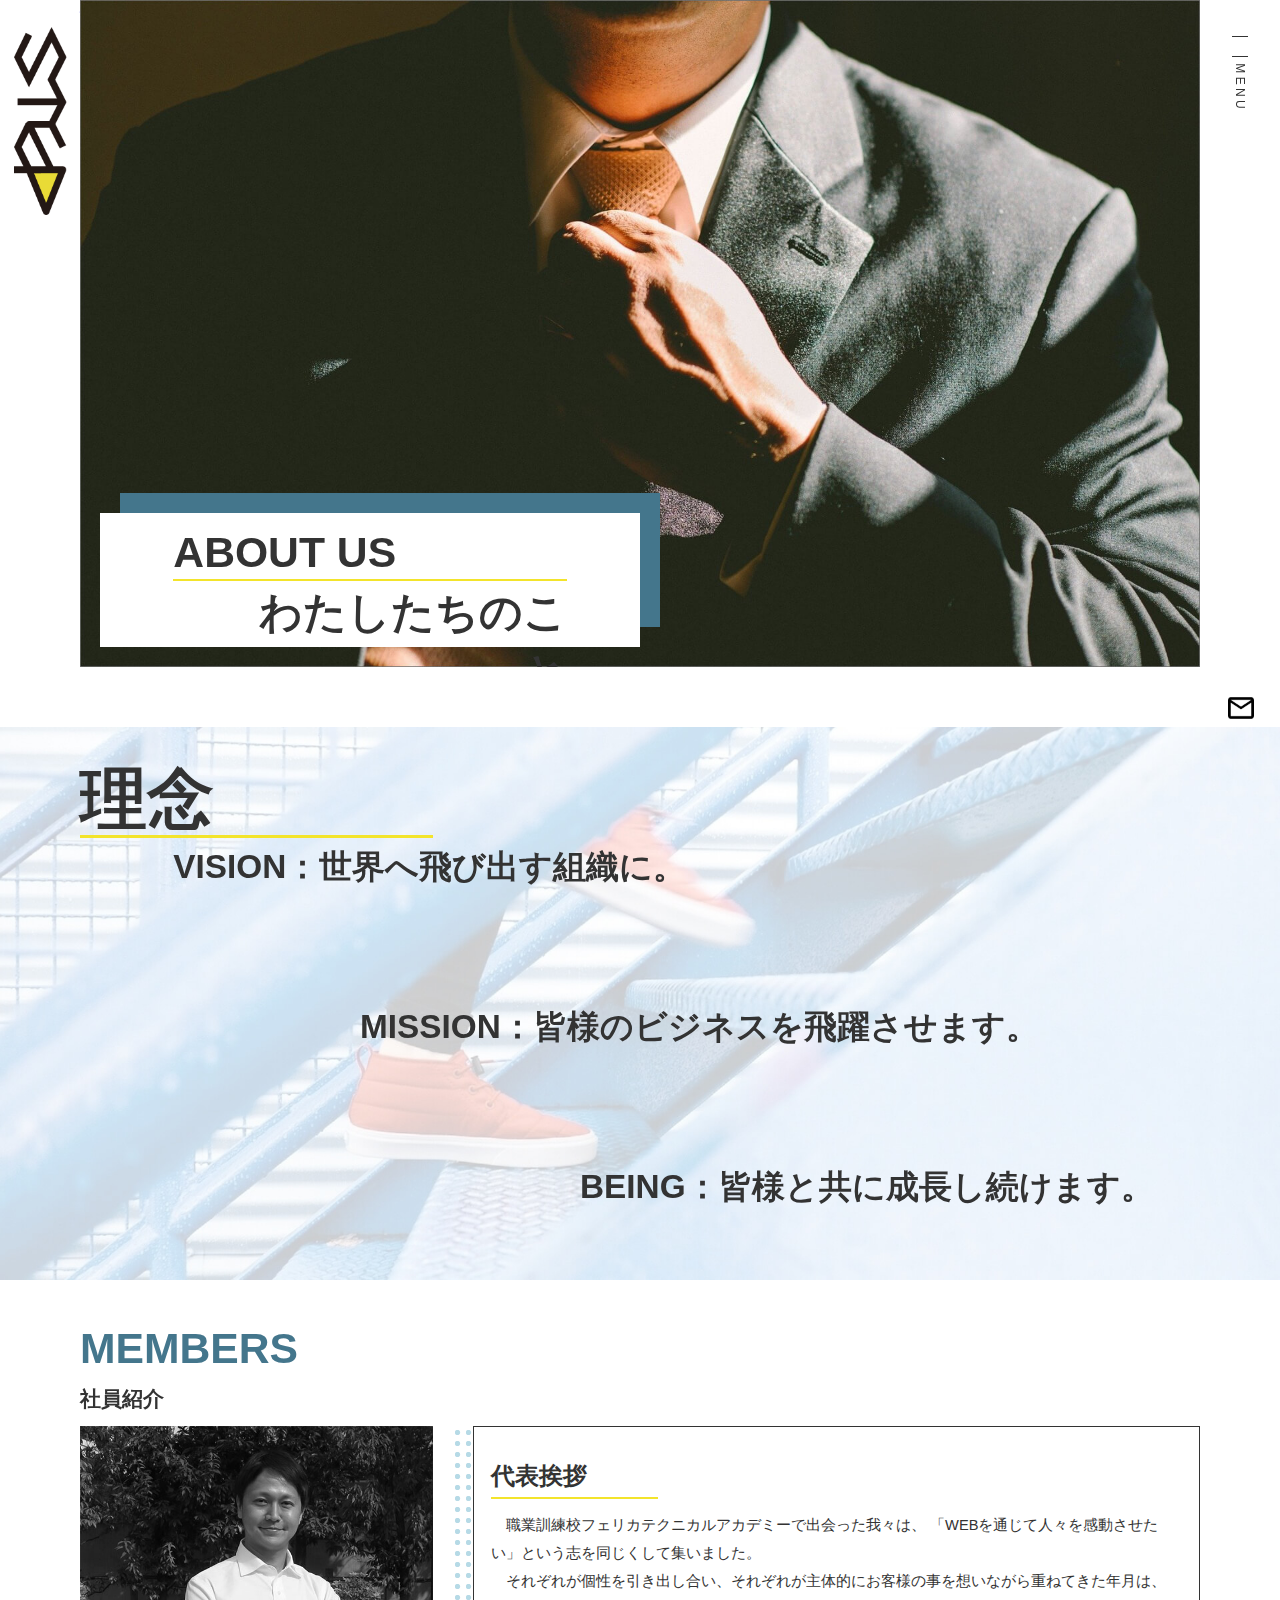
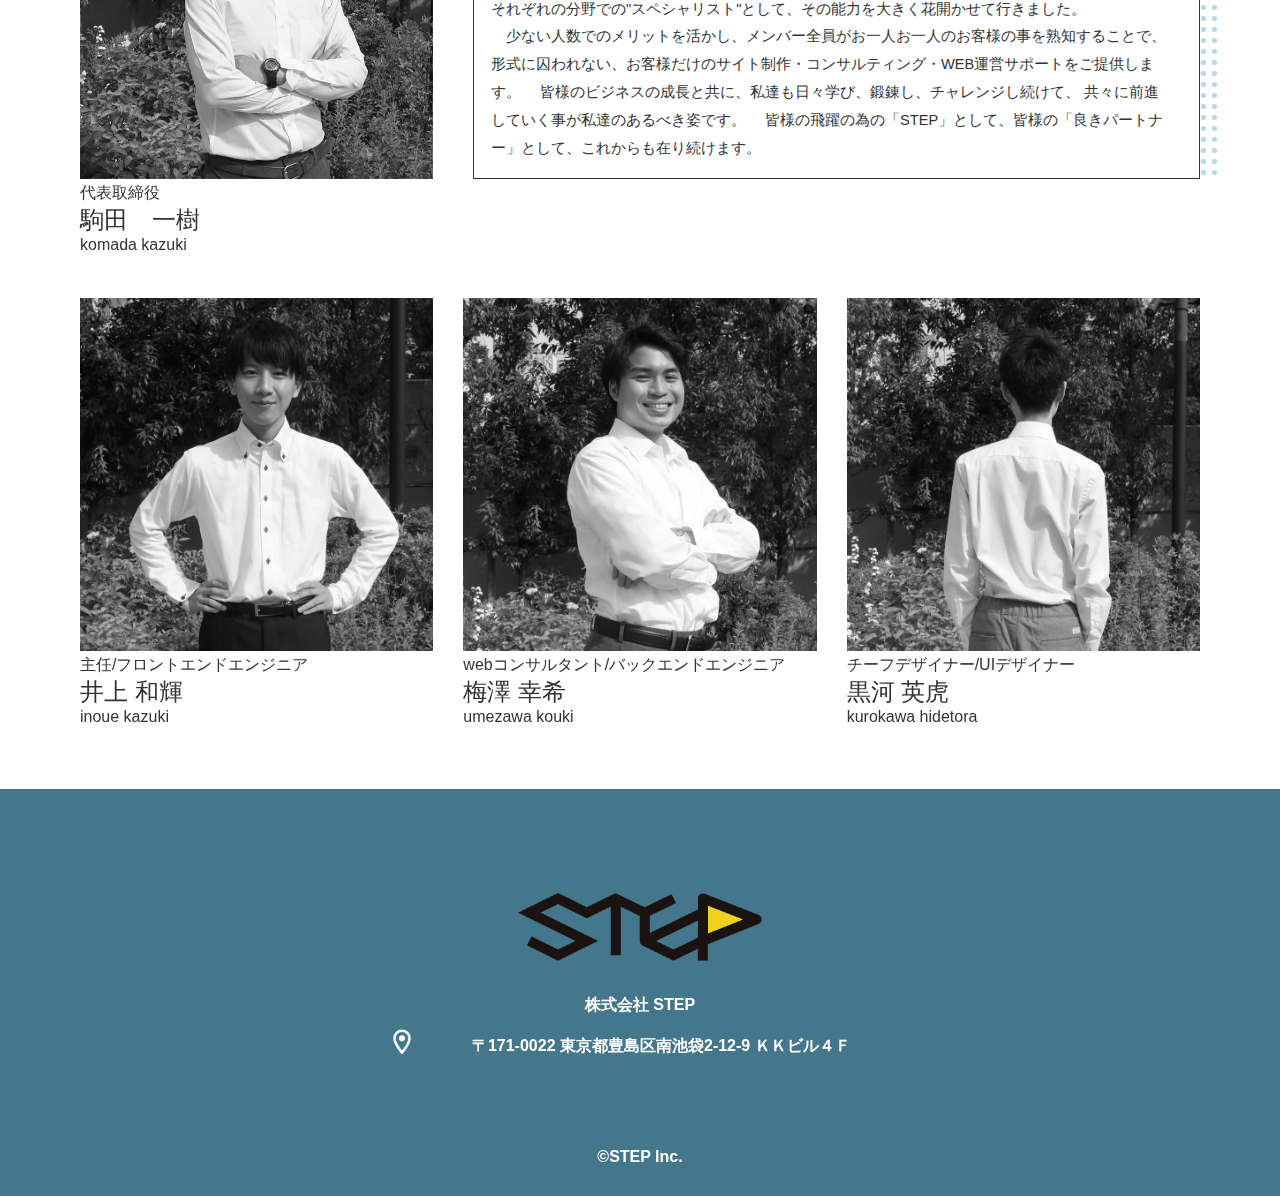
==== commit 288e2584: "パス変更１" ====
--- a/about-us/index.html
+++ b/about-us/index.html
@@ -48,7 +48,7 @@
         <li>MISSION：皆様のビジネスを飛躍させます。</li>
         <li>BEING：皆様と共に成長し続けます。</li>
       </ul>
-      <img src="../img/about-us-pc...jpg" alt="" class="rellax">
+      <img src="../img/about-us-pc/step.jpg" alt="" class="rellax">
     </article><!-- .philosophy -->
 
     <article class="members">
--- a/css/style.css
+++ b/css/style.css
@@ -1,2767 +1,2767 @@
-@charset "UTF-8";
-html {
-  box-sizing: border-box;
-  -webkit-text-size-adjust: 100%;
-}
-
-*, :after, :before {
-  background-repeat: no-repeat;
-  box-sizing: inherit;
-}
-
-:after, :before {
-  text-decoration: inherit;
-  vertical-align: inherit;
-}
-
-* {
-  padding: 0;
-  margin: 0;
-  box-sizing: border-box;
-}
-
-audio:not([controls]) {
-  display: none;
-  height: 0;
-}
-
-hr {
-  overflow: visible;
-}
-
-article, aside, details, figcaption, figure, footer, header, main, menu, nav, section, summary {
-  display: block;
-}
-
-summary {
-  display: list-item;
-}
-
-small {
-  font-size: 80%;
-}
-
-[hidden], template {
-  display: none;
-}
-
-abbr[title] {
-  border-bottom: 1px dotted;
-  text-decoration: none;
-}
-
-a {
-  background-color: transparent;
-  -webkit-text-decoration-skip: objects;
-}
-
-a:active, a:hover {
-  outline-width: 0;
-}
-
-code, kbd, pre, samp {
-  font-family: monospace, monospace;
-}
-
-b, strong {
-  font-weight: bolder;
-}
-
-dfn {
-  font-style: italic;
-}
-
-mark {
-  background-color: #ff0;
-  color: #000;
-}
-
-sub, sup {
-  font-size: 75%;
-  line-height: 0;
-  position: relative;
-  vertical-align: baseline;
-}
-
-sub {
-  bottom: -0.25em;
-}
-
-sup {
-  top: -0.5em;
-}
-
-input {
-  border-radius: 0;
-}
-
-[role=button], [type=button], [type=reset], [type=submit], button {
-  cursor: pointer;
-}
-
-[disabled] {
-  cursor: default;
-}
-
-[type=number] {
-  width: auto;
-}
-
-[type=search] {
-  -webkit-appearance: textfield;
-}
-
-[type=search]::-webkit-search-cancel-button, [type=search]::-webkit-search-decoration {
-  -webkit-appearance: none;
-}
-
-textarea {
-  overflow: auto;
-  resize: vertical;
-}
-
-button, input, optgroup, select, textarea {
-  font: inherit;
-}
-
-optgroup {
-  font-weight: 700;
-}
-
-button {
-  overflow: visible;
-}
-
-[type=button]::-moz-focus-inner, [type=reset]::-moz-focus-inner, [type=submit]::-moz-focus-inner, button::-moz-focus-inner {
-  border-style: 0;
-  padding: 0;
-}
-
-[type=button]::-moz-focus-inner, [type=reset]::-moz-focus-inner, [type=submit]::-moz-focus-inner, button:-moz-focusring {
-  outline: 1px dotted ButtonText;
-}
-
-[type=reset], [type=submit], button, html [type=button] {
-  -webkit-appearance: button;
-}
-
-button, select {
-  text-transform: none;
-}
-
-button, input, select, textarea {
-  background-color: transparent;
-  border-style: none;
-  color: inherit;
-}
-
-select {
-  -moz-appearance: none;
-  -webkit-appearance: none;
-}
-
-select::-ms-expand {
-  display: none;
-}
-
-select::-ms-value {
-  color: currentColor;
-}
-
-legend {
-  border: 0;
-  color: inherit;
-  display: table;
-  max-width: 100%;
-  white-space: normal;
-}
-
-::-webkit-file-upload-button {
-  -webkit-appearance: button;
-  font: inherit;
-}
-
-[type=search] {
-  -webkit-appearance: textfield;
-  outline-offset: -2px;
-}
-
-img {
-  border-style: none;
-  vertical-align: bottom;
-}
-
-progress {
-  vertical-align: baseline;
-}
-
-svg:not(:root) {
-  overflow: hidden;
-}
-
-audio, canvas, progress, video {
-  display: inline-block;
-}
-
-@media screen {
-  [hidden~=screen] {
-    display: inherit;
-  }
-
-  [hidden~=screen]:not(:active):not(:focus):not(:target) {
-    position: absolute !important;
-    clip: rect(0 0 0 0) !important;
-  }
-}
-[aria-busy=true] {
-  cursor: progress;
-}
-
-[aria-controls] {
-  cursor: pointer;
-}
-
-[aria-disabled] {
-  cursor: default;
-}
-
-::selection {
-  background-color: #b3d4fc;
-  color: #000;
-  text-shadow: none;
-}
-
-ul, ol {
-  list-style: none;
-}
-
-a {
-  text-decoration: none;
-}
-
-.wrapper {
-  overflow: hidden;
-}
-
-body {
-  overflow-y: scroll;
-}
-
-html {
-  font-size: calc(100vw / 192);
-}
-@media (max-width: 800px) {
-  html {
-    font-size: calc(100vw / 80);
-  }
-}
-
-body {
-  font-family: "メイリオ", "Meiryo", "ＭＳ ゴシック", "Hiragino Kaku Gothic ProN", "ヒラギノ角ゴ ProN W3", sans-serif;
-  overflow-x: hidden;
-}
-
-@media (max-width: 800px) {
-  header {
-    width: 100%;
-    height: 10rem;
-    background-color: #fff;
-    position: fixed;
-    top: 0;
-    left: 0;
-    padding: 0 2rem;
-    z-index: 100;
-  }
-}
-header > h1 > a {
-  display: block;
-  width: 12rem;
-  height: 36.2rem;
-  text-indent: 100%;
-  white-space: nowrap;
-  overflow: hidden;
-  background: url(/img/top-pc/logo-header02.png) no-repeat center center/7.9rem 28.2rem;
-  position: fixed;
-  top: 0;
-  z-index: 11;
-  transition: 0.7s;
-}
-@media (max-width: 800px) {
-  header > h1 > a {
-    width: 28rem;
-    height: 10rem;
-    background: url(/img/top-sp/logo-header.png) no-repeat center center/21.5rem 6rem;
-  }
-}
-header > h1.slide > a {
-  background: url(/img/menu-pc/logo.png) no-repeat center center/7.9rem 28.2rem;
-}
-@media (max-width: 800px) {
-  header > h1.slide > a {
-    background: url(/img/menu-sp/logo.png) no-repeat center center/21.5rem 6rem;
-  }
-}
-header > #g-nav-btn {
-  width: 4.5rem;
-  height: 12.6rem;
-  position: fixed;
-  top: 4rem;
-  right: 3.75rem;
-  z-index: 11;
-  cursor: pointer;
-}
-@media (max-width: 800px) {
-  header > #g-nav-btn {
-    width: 11.6rem;
-    height: 4.5rem;
-    top: 2rem;
-    right: 2rem;
-  }
-}
-header > #g-nav-btn > .hamburger {
-  width: 4.5rem;
-  height: 4.5rem;
-  position: relative;
-}
-@media (max-width: 800px) {
-  header > #g-nav-btn > .hamburger {
-    position: absolute;
-    right: 0;
-  }
-}
-header > #g-nav-btn > .hamburger > span {
-  width: 2.5rem;
-  height: 0.1rem;
-  background-color: #333;
-  position: absolute;
-  top: 0;
-  bottom: 1.5rem;
-  left: 0;
-  right: 0;
-  margin: auto;
-  transition: 0.5s;
-}
-header > #g-nav-btn > .hamburger > span::after {
-  display: block;
-  content: "";
-  width: 2.5rem;
-  height: 0.1rem;
-  background-color: #333;
-  position: absolute;
-  top: 3rem;
-  bottom: 0;
-  left: 0;
-  right: 0;
-  margin: auto;
-  transition: 0.5s;
-}
-header > #g-nav-btn > p {
-  width: 7.1rem;
-  height: 1.8rem;
-  line-height: 1.8rem;
-  font-size: 1.8rem;
-  letter-spacing: 0.5rem;
-  color: #333;
-  transform: rotate(90deg);
-  position: absolute;
-  top: 0;
-  bottom: -5.6rem;
-  left: -1.3rem;
-  right: 0;
-  margin: auto;
-  transition: 0.5s;
-}
-@media (max-width: 800px) {
-  header > #g-nav-btn > p {
-    transform: rotate(0);
-    right: 4rem;
-    bottom: 0;
-    left: 0;
-  }
-}
-header > #g-nav-btn.slide > .hamburger > span {
-  background-color: #fff;
-  bottom: 0;
-  transform: rotate(45deg);
-}
-header > #g-nav-btn.slide > .hamburger > span::after {
-  background-color: #fff;
-  top: 0;
-  transform: rotate(-90deg);
-}
-header > #g-nav-btn.slide > p {
-  color: #fff;
-}
-@media (max-width: 800px) {
-  header > #g-nav-btn.slide > p {
-    margin-right: 1rem;
-  }
-}
-header > #g-nav {
-  width: 100%;
-  height: 100vh;
-  background-color: #44768c;
-  position: fixed;
-  top: 0;
-  left: 0;
-  transform: translate(100%, 0);
-  z-index: 10;
-  transition: 0.5s;
-}
-header > #g-nav > ul {
-  width: 40rem;
-  height: 40%;
-  position: absolute;
-  top: 0;
-  bottom: 0;
-  left: 0;
-  right: 0;
-  margin: auto;
-}
-@media (max-width: 800px) {
-  header > #g-nav > ul {
-    width: 30rem;
-  }
-}
-header > #g-nav > ul > li {
-  height: 20%;
-}
-header > #g-nav > ul > li > a {
-  display: block;
-  font-size: 5rem;
-  color: #fff;
-  text-align: center;
-  height: 6.5rem;
-}
-header > #g-nav > ul > li > a > span {
-  display: inline-block;
-  height: 6.5rem;
-  padding: 0 1rem;
-  position: relative;
-  overflow: hidden;
-}
-header > #g-nav > ul > li > a > span::after {
-  display: block;
-  content: "";
-  width: 100%;
-  height: 0.4rem;
-  background-color: #fff;
-  position: absolute;
-  left: 0;
-  bottom: 0;
-  transform: translateX(-110%);
-  transition: 0.2s;
-}
-header > #g-nav > ul > li > a > span:hover::after {
-  transform: translateX(0);
-}
-header > #g-nav.slide {
-  transform: translate(0, 0);
-}
-header > .contact-btn {
-  width: 4.5rem;
-  height: 4.5rem;
-  position: fixed;
-  top: 77vh;
-  right: 3.6rem;
-  z-index: 5;
-}
-@media (max-width: 800px) {
-  header > .contact-btn {
-    top: 2rem;
-    right: 17rem;
-  }
-}
-header > .contact-btn > a {
-  display: block;
-}
-header > .contact-btn > a > img {
-  width: 100%;
-}
-
-header.top-header {
-  position: relative;
-}
-@media (max-width: 800px) {
-  header.top-header {
-    position: fixed;
-  }
-}
-header.top-header > h1 {
-  width: 38.5rem;
-  height: 50rem;
-  background-color: #fff;
-  position: absolute;
-  top: 0;
-  left: 0;
-  z-index: 10;
-  padding: 13.5rem 2.25rem 0;
-}
-@media (max-width: 800px) {
-  header.top-header > h1 {
-    padding: 0;
-    height: 10rem;
-    background-color: #fff;
-    position: static;
-  }
-}
-header.top-header > h1 > a {
-  width: 34rem;
-  height: 10.3rem;
-  background: 0;
-  text-indent: 0;
-  white-space: normal;
-  overflow: visible;
-  color: #333;
-  font-size: 3.6rem;
-  font-weight: bold;
-  position: static;
-  text-align: center;
-}
-@media (max-width: 800px) {
-  header.top-header > h1 > a {
-    font-size: 2.8rem;
-  }
-}
-header.top-header > h1 > a::before {
-  display: block;
-  content: "";
-  width: 36.5rem;
-  height: 10.3rem;
-  background: url(/img/top-pc/logo-header.png) no-repeat center center/32.85rem 9.27rem;
-  margin-bottom: 3rem;
-  padding-bottom: 3rem;
-}
-@media (max-width: 800px) {
-  header.top-header > h1 > a::before {
-    width: 28rem;
-    height: 10rem;
-    background: url(/img/top-pc/logo-header.png) no-repeat center center/21.5rem 6rem;
-    margin-bottom: 0;
-    padding-bottom: 0;
-  }
-}
-@media (max-width: 800px) {
-  header.top-header > h1 > a > span {
-    display: none;
-  }
-}
-header.top-header > h1 > a > span:nth-of-type(2) {
-  font-size: 2.4rem;
-}
-
-#sp-logo-txt {
-  display: none;
-}
-@media (max-width: 800px) {
-  #sp-logo-txt {
-    width: 34rem;
-    height: 18.5rem;
-    padding: 11.5rem 0 0 6.5rem;
-    font-size: 2.8rem;
-    color: #333;
-    font-weight: bold;
-    background-color: #fff;
-    position: absolute;
-    top: 0;
-    left: 0;
-    z-index: 5;
-    display: block;
-  }
-}
-
-#logo-wrapper {
-  visibility: hidden;
-  opacity: 0;
-  transition: 0.5s;
-}
-#logo-wrapper > a {
-  display: block;
-  width: 12rem;
-  height: 36.2rem;
-  padding: 4rem 2.05rem;
-  position: fixed;
-  top: 0;
-  left: 0;
-  z-index: 11;
-}
-#logo-wrapper > a:nth-of-type(2) {
-  display: none;
-}
-#logo-wrapper > a > img {
-  width: 100%;
-  height: 100%;
-}
-#logo-wrapper.on {
-  visibility: visible;
-  opacity: 1;
-}
-@media (max-width: 800px) {
-  #logo-wrapper.on {
-    visibility: hidden;
-  }
-}
-#logo-wrapper.on.slide > a {
-  display: none;
-}
-#logo-wrapper.on.slide > a:nth-of-type(2) {
-  display: block;
-}
-
-.top-page {
-  padding: 0 12rem;
-  margin-bottom: 20vh;
-}
-@media (max-width: 800px) {
-  .top-page {
-    padding: 0;
-  }
-}
-
-.top-page-key-visual {
-  padding: 4rem 12rem;
-  position: relative;
-  margin-bottom: 1rem;
-  overflow-y: hidden;
-}
-@media (max-width: 800px) {
-  .top-page-key-visual {
-    padding: 0 0 0 6.5rem;
-    margin-top: 10rem;
-  }
-}
-.top-page-key-visual .key-visual-img-box .img-pc {
-  height: 100%;
-  width: 100%;
-}
-@media (max-width: 800px) {
-  .top-page-key-visual .key-visual-img-box .img-pc {
-    display: none;
-  }
-}
-.top-page-key-visual .key-visual-img-box .img-sp {
-  display: none;
-}
-@media (max-width: 800px) {
-  .top-page-key-visual .key-visual-img-box .img-sp {
-    display: block;
-    height: 100%;
-    width: 100%;
-  }
-}
-.top-page-key-visual .key-visual-txt-box {
-  height: 50rem;
-  width: 20rem;
-  background: #fff;
-  position: absolute;
-  top: 22rem;
-  right: 12rem;
-}
-@media (max-width: 800px) {
-  .top-page-key-visual .key-visual-txt-box {
-    height: 15rem;
-    width: 36.8rem;
-    top: 99rem;
-    right: 0;
-  }
-}
-.top-page-key-visual .key-visual-txt-box p {
-  color: #333;
-  font-size: 2rem;
-  font-weight: bold;
-  letter-spacing: 0.5em;
-  writing-mode: vertical-rl;
-  position: absolute;
-  line-height: 2.1;
-  top: 9%;
-  left: 50%;
-  transform: translateY(1%) translateX(-50%);
-}
-@media (max-width: 800px) {
-  .top-page-key-visual .key-visual-txt-box p {
-    writing-mode: horizontal-tb;
-    font-size: 2.4rem;
-    letter-spacing: 0;
-    line-height: calc(46 / 24);
-    position: absolute;
-    top: 50%;
-    left: 10%;
-    transform: translateY(-46%) translateX(-3%);
-  }
-}
-.top-page-key-visual .key-visual-txt-box p span {
-  margin-top: 14.5rem;
-}
-@media (max-width: 800px) {
-  .top-page-key-visual .key-visual-txt-box p span {
-    margin-left: 12rem;
-  }
-}
-
-.top-page > .works {
-  padding-top: 4rem;
-  margin-bottom: 9.5rem;
-}
-@media (max-width: 800px) {
-  .top-page > .works {
-    margin-bottom: 4rem;
-  }
-}
-.top-page > .works > h2 {
-  font-size: 6.4rem;
-  line-height: calc(48 / 64);
-  color: #44768c;
-  text-align: center;
-  margin-bottom: 2rem;
-}
-.top-page > .works > h2::after {
-  content: "";
-  display: block;
-  height: 0.1rem;
-  width: 32rem;
-  text-align: center;
-  background: #f3e42b;
-  margin: 2rem auto 0;
-}
-.top-page > .works > h2 > span {
-  font-size: 3.6rem;
-  line-height: calc(48 / 36);
-  color: #333;
-}
-.top-page > .works > p {
-  font-size: 2.4rem;
-  line-height: 2;
-  font-weight: bold;
-  text-align: center;
-  margin-bottom: 4.5rem;
-}
-@media (max-width: 800px) {
-  .top-page > .works > p {
-    margin-bottom: 0;
-  }
-}
-.top-page > .works > .works-wrapper {
-  display: flex;
-  justify-content: space-between;
-  flex-wrap: wrap;
-}
-@media (max-width: 800px) {
-  .top-page > .works > .works-wrapper {
-    display: none;
-  }
-}
-.top-page > .works > .works-wrapper > a:nth-of-type(n+3) {
-  margin-top: 6rem;
-}
-.top-page > .works > .works-wrapper > a > .works-box {
-  max-width: 80rem;
-  max-height: 60rem;
-  border: 0.1rem solid #ddd;
-  transition: 0.5s;
-  position: relative;
-}
-.top-page > .works > .works-wrapper > a > .works-box:hover {
-  transform: scale(1.03);
-}
-.top-page > .works > .works-wrapper > a > .works-box:hover > .works-txt-box {
-  background: rgba(0, 0, 0, 0.4);
-}
-.top-page > .works > .works-wrapper > a > .works-box:hover > .works-txt-box > p {
-  opacity: 0.9;
-}
-.top-page > .works > .works-wrapper > a > .works-box img {
-  width: 100%;
-  height: 100%;
-}
-.top-page > .works > .works-wrapper > a > .works-box .works-txt-box {
-  height: 100%;
-  width: 100%;
-  position: absolute;
-  bottom: 0;
-  left: 0;
-  background: rgba(0, 0, 0, 0);
-  transition: all 0.5s ease-in-out;
-}
-.top-page > .works > .works-wrapper > a > .works-box .works-txt-box p {
-  opacity: 0;
-  transition: all 0.5s ease-in-out;
-  font-size: 4rem;
-  font-weight: bold;
-  margin-bottom: 1rem;
-  color: #fff;
-  position: absolute;
-  left: 3rem;
-  bottom: 8rem;
-}
-.top-page > .works > .works-wrapper > a > .works-box .works-txt-box p + p {
-  font-size: 2.8rem;
-  font-weight: normal;
-  bottom: 2rem;
-}
-
-.top-page .service {
-  padding: 0 2rem;
-}
-.top-page .service h2 {
-  font-size: 6.4rem;
-  line-height: calc(48 / 64);
-  color: #44768c;
-  text-align: center;
-  margin-bottom: 2rem;
-}
-.top-page .service h2::after {
-  content: "";
-  display: block;
-  height: 0.1rem;
-  width: 32rem;
-  text-align: center;
-  background: #f3e42b;
-  margin: 2rem auto 0;
-}
-.top-page .service h2 span {
-  font-size: 3.6rem;
-  line-height: calc(48 / 36);
-  color: #333;
-}
-.top-page .service > p {
-  font-size: 2.4rem;
-  line-height: 2;
-  font-weight: bold;
-  text-align: center;
-  margin-bottom: 4.5rem;
-}
-@media (max-width: 800px) {
-  .top-page .service > p {
-    margin-bottom: 1.6rem;
-  }
-}
-.top-page .service .service-wrapper {
-  display: flex;
-  justify-content: space-between;
-  margin-bottom: 2.8rem;
-}
-@media (max-width: 800px) {
-  .top-page .service .service-wrapper {
-    display: block;
-  }
-}
-.top-page .service .service-wrapper .service-box {
-  width: 52rem;
-  height: 70.3rem;
-  border: 0.1rem solid #707070;
-}
-.top-page .service .service-wrapper .service-box:hover > .img-item > img {
-  transform: scale(1.03);
-  transition: 0.5s;
-}
-@media (max-width: 800px) {
-  .top-page .service .service-wrapper .service-box {
-    display: flex;
-    width: 75.8rem;
-    height: 36.8rem;
-    border: none;
-  }
-  .top-page .service .service-wrapper .service-box:nth-of-type(n+2) {
-    margin-top: 3rem;
-  }
-}
-.top-page .service .service-wrapper .service-box .img-item {
-  max-width: 51.8rem;
-  max-height: 50rem;
-  border-bottom: 0.1rem solid #707070;
-  overflow: hidden;
-}
-@media (max-width: 800px) {
-  .top-page .service .service-wrapper .service-box .img-item {
-    max-width: 36.8rem;
-    max-height: 36.8rem;
-    border: none;
-  }
-}
-.top-page .service .service-wrapper .service-box .img-item img {
-  width: 100%;
-  height: 100%;
-}
-.top-page .service .service-wrapper .service-box .service-txt-wrapper h3 {
-  height: 6rem;
-  font-size: 3.6rem;
-  line-height: calc(48 / 36);
-  border-left: 4px solid #f3e42b;
-  padding: 0.8rem 1.2rem;
-  margin: 1.6rem 2.9rem 1.1rem;
-}
-@media (max-width: 800px) {
-  .top-page .service .service-wrapper .service-box .service-txt-wrapper h3 {
-    margin: 3rem 0 2.6rem 4rem;
-    padding: 0.8rem 1.9rem;
-  }
-}
-@media (max-width: 800px) {
-  .top-page .service .service-wrapper .service-box .service-txt-wrapper h3 span {
-    display: none;
-  }
-}
-.top-page .service .service-wrapper .service-box .service-txt-wrapper > p {
-  font-size: 1.8rem;
-  line-height: 2;
-  font-weight: bold;
-  margin-left: 3rem;
-}
-.top-page .service .service-wrapper .service-box .service-txt-wrapper > p .service-sp-br {
-  display: none;
-}
-@media (max-width: 800px) {
-  .top-page .service .service-wrapper .service-box .service-txt-wrapper > p .service-sp-br {
-    display: block;
-  }
-}
-.top-page .service .service-wrapper .service-box .service-txt-wrapper > p .service-pc-br {
-  display: block;
-}
-@media (max-width: 800px) {
-  .top-page .service .service-wrapper .service-box .service-txt-wrapper > p .service-pc-br {
-    display: none;
-  }
-}
-@media (max-width: 800px) {
-  .top-page .service .service-wrapper .service-box .service-txt-wrapper > p {
-    margin-left: 6.3rem;
-    margin-left: 4.8rem;
-  }
-}
-.top-page .service > .form-btn {
-  position: relative;
-}
-.top-page .service > .form-btn a {
-  display: block;
-  font-size: 1.8rem;
-  font-weight: 600;
-  color: #B9DFEC;
-  background: #fff;
-  width: 25rem;
-  height: 8rem;
-  margin: 0 auto;
-  border: 0.2rem solid #44768C;
-  position: relative;
-  z-index: 2;
-  transition: 0.4s;
-  text-align: center;
-  line-height: 8rem;
-}
-@media (max-width: 800px) {
-  .top-page .service > .form-btn a {
-    font-size: 1.7rem;
-    line-height: 6rem;
-    width: 24rem;
-    height: 6rem;
-  }
-}
-.top-page .service > .form-btn a span {
-  display: block;
-  font-size: 1.4rem;
-  font-weight: 300;
-}
-.top-page .service > .form-btn a:hover {
-  transform: translate(-0.5rem, -0.5rem);
-}
-.top-page .service > .form-btn a:hover ~ .button-shadow {
-  transform: translate(0.5rem, 0.5rem);
-}
-.top-page .service > .form-btn > .button-shadow {
-  width: 25rem;
-  height: 8rem;
-  background: #44768C;
-  position: absolute;
-  top: 0;
-  right: 0;
-  bottom: 0;
-  left: 0;
-  margin: auto;
-  z-index: 1;
-  transition: 0.4s;
-}
-@media (max-width: 800px) {
-  .top-page .service > .form-btn > .button-shadow {
-    width: 24rem;
-    height: 6rem;
-  }
-}
-
-.top-about-us {
-  position: relative;
-}
-.top-about-us::after {
-  display: block;
-  content: "";
-  background: url(/img/mizutama.gif) repeat;
-  width: 70.1rem;
-  height: 99.7rem;
-  position: absolute;
-  top: 0;
-  bottom: 0;
-  left: 0;
-  right: 11rem;
-  margin: auto;
-  z-index: -2;
-}
-@media (max-width: 800px) {
-  .top-about-us::after {
-    display: none;
-  }
-}
-.top-about-us > .top-about-us-wrapper {
-  display: flex;
-  margin-top: 27rem;
-  overflow-y: hidden;
-}
-@media (max-width: 800px) {
-  .top-about-us > .top-about-us-wrapper {
-    display: block;
-    padding: 0 2rem;
-    width: 80rem;
-    position: relative;
-    margin-top: 9rem;
-    margin-bottom: 85rem;
-    overflow-y: visible;
-  }
-}
-.top-about-us > .top-about-us-wrapper > .about-us-image {
-  width: 82.5rem;
-  height: 82.5rem;
-}
-@media (max-width: 800px) {
-  .top-about-us > .top-about-us-wrapper > .about-us-image {
-    width: 69.5rem;
-    height: 60rem;
-  }
-}
-.top-about-us > .top-about-us-wrapper > .about-us-image > img {
-  width: 100%;
-  height: 100%;
-}
-.top-about-us > .top-about-us-wrapper > .about-us-box {
-  padding: 0 0 3rem 4.5rem;
-}
-@media (max-width: 800px) {
-  .top-about-us > .top-about-us-wrapper > .about-us-box {
-    background-color: #fff;
-    width: 71.5rem;
-    padding: 0 2rem 3rem 4.5rem;
-    position: absolute;
-    top: 50rem;
-    left: 0;
-  }
-}
-.top-about-us > .top-about-us-wrapper > .about-us-box > h2 {
-  font-size: 10.4rem;
-  color: #44768c;
-  line-height: 0.7;
-  padding: 1rem 14rem 3.5rem 0;
-  position: relative;
-  margin-bottom: 2.4rem;
-}
-@media (max-width: 800px) {
-  .top-about-us > .top-about-us-wrapper > .about-us-box > h2 {
-    font-size: 10rem;
-    padding: 4rem 0;
-  }
-}
-.top-about-us > .top-about-us-wrapper > .about-us-box > h2::after {
-  display: block;
-  content: "";
-  width: 53rem;
-  height: 0.4rem;
-  background-color: #f3e42b;
-  position: absolute;
-  bottom: 0;
-  left: 15.5rem;
-}
-@media (max-width: 800px) {
-  .top-about-us > .top-about-us-wrapper > .about-us-box > h2::after {
-    width: 49rem;
-  }
-}
-.top-about-us > .top-about-us-wrapper > .about-us-box > h2 > span {
-  font-size: 5.6rem;
-  color: #333;
-  font-weight: bold;
-  padding-left: 15.5rem;
-}
-@media (max-width: 800px) {
-  .top-about-us > .top-about-us-wrapper > .about-us-box > h2 > span {
-    font-size: 5rem;
-  }
-}
-.top-about-us > .top-about-us-wrapper > .about-us-box > .about-us-txt > p {
-  font-size: 3.3rem;
-  font-weight: bold;
-  color: #333;
-  line-height: 2;
-  text-align: right;
-}
-.top-about-us > .top-about-us-wrapper > .about-us-box > .about-us-txt > p:first-of-type {
-  padding-bottom: 7rem;
-}
-@media (max-width: 800px) {
-  .top-about-us > .top-about-us-wrapper > .about-us-box > .about-us-txt > p:first-of-type {
-    padding-bottom: 0;
-  }
-}
-.top-about-us > .top-about-us-wrapper > .about-us-box > .about-us-txt > p:nth-of-type(2) {
-  margin-bottom: 6rem;
-}
-@media (max-width: 800px) {
-  .top-about-us > .top-about-us-wrapper > .about-us-box > .about-us-txt > p:nth-of-type(2) {
-    margin-bottom: 4rem;
-  }
-}
-.top-about-us > .top-about-us-wrapper > .about-us-box > .about-us-btn {
-  width: 25rem;
-  height: 8rem;
-  position: relative;
-  margin: 0 0 0 auto;
-}
-@media (max-width: 800px) {
-  .top-about-us > .top-about-us-wrapper > .about-us-box > .about-us-btn {
-    margin: 0 auto 0 23.5rem;
-    width: 24rem;
-    height: 6rem;
-  }
-}
-.top-about-us > .top-about-us-wrapper > .about-us-box > .about-us-btn > a {
-  display: block;
-  font-size: 1.8rem;
-  background-color: #fff;
-  color: #B9DFEC;
-  width: 25rem;
-  height: 8rem;
-  border: 0.2rem solid #44768c;
-  text-align: center;
-  line-height: 8rem;
-  transition: 0.4s;
-}
-@media (max-width: 800px) {
-  .top-about-us > .top-about-us-wrapper > .about-us-box > .about-us-btn > a {
-    width: 24rem;
-    height: 6rem;
-    line-height: 6rem;
-  }
-}
-.top-about-us > .top-about-us-wrapper > .about-us-box > .about-us-btn > a:hover {
-  transform: translate(-0.5rem, -0.5rem);
-}
-.top-about-us > .top-about-us-wrapper > .about-us-box > .about-us-btn > a:hover ~ .button-shadow {
-  transform: translate(0.5rem, 0.5rem);
-}
-.top-about-us > .top-about-us-wrapper > .about-us-box > .about-us-btn > .button-shadow {
-  width: 25rem;
-  height: 8rem;
-  background-color: #44768c;
-  position: absolute;
-  top: 0;
-  bottom: 0;
-  left: 0;
-  right: 0;
-  margin: auto;
-  z-index: -1;
-  transition: 0.4s;
-}
-@media (max-width: 800px) {
-  .top-about-us > .top-about-us-wrapper > .about-us-box > .about-us-btn > .button-shadow {
-    width: 24rem;
-    height: 6rem;
-  }
-}
-
-.company {
-  display: flex;
-  margin-bottom: 11rem;
-  padding-top: 8rem;
-  position: relative;
-}
-@media (max-width: 800px) {
-  .company {
-    display: block;
-    padding-top: 6rem;
-    padding-left: 2rem;
-    margin-bottom: 65rem;
-  }
-}
-.company::after {
-  display: block;
-  content: "";
-  width: 142.9rem;
-  height: 86.1rem;
-  background: url(/img/mizutama.gif) repeat;
-  position: absolute;
-  top: 8rem;
-  bottom: 0;
-  left: 0;
-  right: 0;
-  margin: auto;
-  z-index: -1;
-}
-@media (max-width: 800px) {
-  .company::after {
-    display: none;
-  }
-}
-.company > .company-image {
-  width: 81rem;
-  height: 80rem;
-  margin-right: 6rem;
-}
-@media (max-width: 800px) {
-  .company > .company-image {
-    width: 69.6rem;
-    height: 60rem;
-  }
-}
-.company > .company-image > img {
-  width: 100%;
-  height: 100%;
-}
-.company > .company-box {
-  width: 81rem;
-  height: 80rem;
-  padding: 12.7rem 1.5rem 0 9.5rem;
-  background-color: #fff;
-}
-@media (max-width: 800px) {
-  .company > .company-box {
-    width: 65.1rem;
-    height: auto;
-    padding: 2.4rem 2.8rem 0 4.5rem;
-    position: absolute;
-    top: 60rem;
-    right: 0;
-  }
-}
-.company > .company-box > h2 {
-  font-size: 3.6rem;
-  font-weight: bold;
-  color: #333;
-  line-height: 2;
-  padding-bottom: 2.2rem;
-  position: relative;
-  margin-bottom: 2.6rem;
-}
-.company > .company-box > h2::after {
-  display: block;
-  content: "";
-  width: 53rem;
-  height: 0.4rem;
-  background-color: #f3e42b;
-  position: absolute;
-  right: 0;
-  bottom: 0;
-}
-.company > .company-box > .company-txt {
-  font-size: 2.4rem;
-  color: #333;
-  text-align: right;
-  line-height: 2;
-}
-.company > .company-box > .company-txt > span {
-  font-weight: bold;
-}
-
-.scroll {
-  display: none;
-  position: fixed;
-  right: -0.6rem;
-  bottom: 5rem;
-  transform: rotate(90deg);
-}
-.scroll .bar1 {
-  display: block;
-  background: #333;
-  width: 8rem;
-  height: 0.1rem;
-  position: absolute;
-  top: 0;
-  right: 0;
-  bottom: 0;
-  margin: auto;
-}
-.scroll .bar1.color {
-  background-color: #f3e42b;
-}
-.scroll a {
-  font-family: sans-serif;
-  font-size: 1.8rem;
-  font-weight: 0;
-  color: #333;
-  padding-right: 9rem;
-}
-.scroll a.color {
-  color: #f3e42b;
-}
-
-footer {
-  height: 61rem;
-  background: #44768c;
-  padding: 15.5rem 58rem 0;
-  text-align: center;
-}
-@media (max-width: 800px) {
-  footer {
-    padding: 10.7rem 18.7rem 0;
-  }
-}
-footer > img {
-  width: 36.5rem;
-  height: 10.3rem;
-  margin-bottom: 4.7rem;
-}
-@media (max-width: 800px) {
-  footer > img {
-    margin-bottom: 4rem;
-  }
-}
-footer > p {
-  color: #fff;
-  font-size: 2.4rem;
-  font-weight: bold;
-  line-height: 1.5;
-}
-@media (max-width: 800px) {
-  footer > p {
-    font-size: 3.6rem;
-  }
-  footer > p:nth-of-type(2) {
-    font-size: 2.4rem;
-  }
-}
-footer > a {
-  display: flex;
-  justify-content: space-between;
-}
-footer > a > img {
-  width: 4.5rem;
-  height: 4.5rem;
-  margin-top: 1.5rem;
-}
-@media (max-width: 800px) {
-  footer > a > img {
-    margin-top: 6rem;
-  }
-}
-footer > a > p {
-  color: #fff;
-  font-weight: bold;
-  font-size: 2.4rem;
-  line-height: calc(36 / 20);
-  margin: 2.3rem 6.4rem 12.7rem 0;
-}
-@media (max-width: 800px) {
-  footer > a > p {
-    line-height: calc(36 / 24);
-    margin: 3.3rem 6.4rem 7.1rem 0;
-  }
-}
-footer > a > p .br-sp {
-  display: none;
-}
-@media (max-width: 800px) {
-  footer > a > p .br-sp {
-    display: block;
-  }
-}
-
-.about-us > .key-visual {
-  margin: 0 auto 9rem;
-  padding: 0 12rem;
-  overflow-y: hidden;
-}
-@media (max-width: 800px) {
-  .about-us > .key-visual {
-    padding: 10rem 2rem 0;
-  }
-}
-.about-us > .key-visual > .key-visual-wrapper {
-  max-width: 168rem;
-  height: 100rem;
-  position: relative;
-}
-@media (max-width: 800px) {
-  .about-us > .key-visual > .key-visual-wrapper {
-    max-width: 76rem;
-    height: 60rem;
-  }
-}
-.about-us > .key-visual > .key-visual-wrapper > h2 {
-  background-color: #fff;
-  width: 81rem;
-  height: 20rem;
-  font-size: 6.4rem;
-  font-weight: bold;
-  padding: 1.5rem 11rem 0.7rem;
-  line-height: 1.4;
-  position: absolute;
-  left: 3rem;
-  bottom: 3rem;
-  vertical-align: bottom;
-  color: #333;
-}
-@media (max-width: 800px) {
-  .about-us > .key-visual > .key-visual-wrapper > h2 {
-    width: 27.5rem;
-    height: 10rem;
-    font-size: 2.4rem;
-    padding: 0.5rem 0 1.5rem 3rem;
-    line-height: 2;
-    left: 1.5rem;
-    bottom: 1.5rem;
-  }
-}
-.about-us > .key-visual > .key-visual-wrapper > h2 > span {
-  display: block;
-  text-align: right;
-  padding-left: 7rem;
-}
-@media (max-width: 800px) {
-  .about-us > .key-visual > .key-visual-wrapper > h2 > span {
-    padding-left: 2rem;
-    text-align: left;
-  }
-}
-.about-us > .key-visual > .key-visual-wrapper > h2::before {
-  display: block;
-  content: "";
-  width: 100%;
-  height: 100%;
-  background-color: #44768c;
-  position: absolute;
-  left: 3rem;
-  bottom: 3rem;
-  z-index: -3;
-}
-@media (max-width: 800px) {
-  .about-us > .key-visual > .key-visual-wrapper > h2::before {
-    left: 1.5rem;
-    bottom: 1.5rem;
-  }
-}
-.about-us > .key-visual > .key-visual-wrapper > h2::after {
-  display: block;
-  content: "";
-  width: 59rem;
-  height: 0.4rem;
-  background-color: #f3e42b;
-  position: absolute;
-  top: 0;
-  bottom: 0;
-  left: 0;
-  right: 0;
-  margin: auto;
-}
-@media (max-width: 800px) {
-  .about-us > .key-visual > .key-visual-wrapper > h2::after {
-    width: 21.5rem;
-  }
-}
-.about-us > .key-visual > .key-visual-wrapper > img {
-  width: 100%;
-  height: 100%;
-  position: relative;
-  z-index: -5;
-}
-
-.about-us > .philosophy {
-  max-width: 192rem;
-  height: 83rem;
-  overflow-y: hidden;
-  margin: 0 auto 7.1rem;
-  padding: 4.2rem 12rem 4.9rem;
-  position: relative;
-}
-@media (max-width: 800px) {
-  .about-us > .philosophy {
-    max-width: 80rem;
-    height: 36rem;
-    margin: 0 auto 8rem;
-    padding: 2.3rem 0 2.2rem 4.3rem;
-  }
-}
-.about-us > .philosophy > h3 {
-  font-size: 10rem;
-  color: #333;
-  font-weight: bold;
-  position: relative;
-}
-@media (max-width: 800px) {
-  .about-us > .philosophy > h3 {
-    font-size: 4rem;
-    padding-bottom: 1rem;
-    height: 8rem;
-    margin-bottom: 1rem;
-  }
-}
-.about-us > .philosophy > h3::after {
-  display: block;
-  content: "";
-  width: 53rem;
-  height: 0.5rem;
-  background-color: #f3e42b;
-  position: absolute;
-  left: 0;
-  bottom: 1rem;
-}
-@media (max-width: 800px) {
-  .about-us > .philosophy > h3::after {
-    width: 15rem;
-    height: 0.4rem;
-    bottom: 0.5rem;
-  }
-}
-.about-us > .philosophy > ul > li {
-  font-size: 5rem;
-  font-weight: bold;
-  color: #333;
-}
-@media (max-width: 800px) {
-  .about-us > .philosophy > ul > li {
-    font-size: 3.4rem;
-  }
-}
-.about-us > .philosophy > ul > li:first-of-type {
-  padding: 0 0 17.3rem 14rem;
-}
-@media (max-width: 800px) {
-  .about-us > .philosophy > ul > li:first-of-type {
-    padding: 0 0 3rem;
-  }
-}
-.about-us > .philosophy > ul > li:nth-of-type(2) {
-  padding: 0 0 17.3rem 42rem;
-}
-@media (max-width: 800px) {
-  .about-us > .philosophy > ul > li:nth-of-type(2) {
-    padding: 0 0 3rem;
-  }
-}
-.about-us > .philosophy > ul > li:last-of-type {
-  padding-left: 75rem;
-}
-@media (max-width: 800px) {
-  .about-us > .philosophy > ul > li:last-of-type {
-    padding-left: 0;
-  }
-}
-.about-us > .philosophy > img {
-  width: 100%;
-  height: 100%;
-  position: absolute;
-  top: 0;
-  bottom: 0;
-  left: 0;
-  right: 0;
-  margin: auto;
-  z-index: -5;
-}
-
-.about-us > .members {
-  padding: 0 12rem;
-  margin-bottom: 9.5rem;
-}
-@media (max-width: 800px) {
-  .about-us > .members {
-    padding: 0;
-  }
-}
-.about-us > .members > h3 {
-  font-size: 6.4rem;
-  font-weight: bold;
-  color: #44768c;
-  line-height: 1;
-  margin-bottom: 2rem;
-}
-@media (max-width: 800px) {
-  .about-us > .members > h3 {
-    font-size: 4rem;
-    margin-bottom: 3rem;
-    margin-left: 6.5rem;
-  }
-}
-.about-us > .members > h3 > span {
-  font-size: 3.2rem;
-  color: #333;
-}
-@media (max-width: 800px) {
-  .about-us > .members > h3 > span {
-    font-size: 2.4rem;
-  }
-}
-.about-us > .members > .president-wrapper {
-  display: flex;
-  width: 168rem;
-  margin-bottom: 6.5rem;
-}
-@media (max-width: 800px) {
-  .about-us > .members > .president-wrapper {
-    display: block;
-    width: 80rem;
-  }
-}
-.about-us > .members > .president-wrapper > .president-box {
-  width: 53rem;
-  margin-right: 6rem;
-}
-@media (max-width: 800px) {
-  .about-us > .members > .president-wrapper > .president-box {
-    width: 50rem;
-    margin-right: 0;
-    margin-left: 6.5rem;
-  }
-}
-.about-us > .members > .president-wrapper > .president-box > p:first-of-type {
-  width: 53rem;
-  height: 53rem;
-  margin-bottom: 0.6rem;
-  cursor: pointer;
-  overflow: hidden;
-}
-@media (max-width: 800px) {
-  .about-us > .members > .president-wrapper > .president-box > p:first-of-type {
-    width: 50rem;
-    height: 50rem;
-    margin-bottom: 2.6rem;
-  }
-}
-.about-us > .members > .president-wrapper > .president-box > p:first-of-type > img {
-  width: 100%;
-  height: 100%;
-  filter: grayscale(100%);
-  transition: 0.5s;
-}
-.about-us > .members > .president-wrapper > .president-box > p:first-of-type > img:hover {
-  transform: scale(1.05);
-  filter: grayscale(0);
-}
-@media (max-width: 800px) {
-  .about-us > .members > .president-wrapper > .president-box > p:first-of-type > img {
-    filter: grayscale(0);
-  }
-}
-.about-us > .members > .president-wrapper > .president-box > p:nth-of-type(2) {
-  font-size: 2.4rem;
-  color: #333;
-}
-@media (max-width: 800px) {
-  .about-us > .members > .president-wrapper > .president-box > p:nth-of-type(2) {
-    margin-bottom: 2rem;
-  }
-}
-.about-us > .members > .president-wrapper > .president-box > p:nth-of-type(2) > span {
-  font-size: 3.6rem;
-}
-@media (max-width: 800px) {
-  .about-us > .members > .president-wrapper > .president-box > p:nth-of-type(2) > span {
-    font-size: 3.2rem;
-  }
-}
-.about-us > .members > .president-wrapper > .president-txt {
-  border: 1px solid #333;
-  width: 109rem;
-  height: 53rem;
-  padding: 3.9rem 0 4rem 2.5rem;
-  background-color: #fff;
-  position: relative;
-}
-@media (max-width: 800px) {
-  .about-us > .members > .president-wrapper > .president-txt {
-    border: 0;
-    padding: 0 2.7rem;
-    width: 80rem;
-    height: auto;
-    box-sizing: border-box;
-  }
-}
-.about-us > .members > .president-wrapper > .president-txt::before {
-  display: block;
-  content: "";
-  width: 109rem;
-  height: 26.5rem;
-  background: url(/img/mizutama.gif) repeat;
-  position: absolute;
-  top: 0;
-  right: 3rem;
-  z-index: -1;
-}
-@media (max-width: 800px) {
-  .about-us > .members > .president-wrapper > .president-txt::before {
-    display: none;
-  }
-}
-.about-us > .members > .president-wrapper > .president-txt::after {
-  display: block;
-  content: "";
-  width: 109rem;
-  height: 26.5rem;
-  background: url(/img/mizutama.gif) repeat;
-  position: absolute;
-  bottom: 0;
-  left: 3rem;
-  z-index: -1;
-}
-@media (max-width: 800px) {
-  .about-us > .members > .president-wrapper > .president-txt::after {
-    display: none;
-  }
-}
-.about-us > .members > .president-wrapper > .president-txt > p {
-  color: #333;
-  font-size: 2.2rem;
-  line-height: 1.9;
-  padding-right: 4rem;
-}
-@media (max-width: 800px) {
-  .about-us > .members > .president-wrapper > .president-txt > p {
-    font-size: 1.6rem;
-    padding-right: 0;
-    line-height: 2.5;
-    font-weight: bold;
-  }
-}
-.about-us > .members > .president-wrapper > .president-txt > p:first-of-type {
-  font-size: 3.6rem;
-  font-weight: bold;
-  position: relative;
-  margin-bottom: 2rem;
-}
-@media (max-width: 800px) {
-  .about-us > .members > .president-wrapper > .president-txt > p:first-of-type {
-    font-size: 3.2rem;
-    text-align: center;
-  }
-}
-.about-us > .members > .president-wrapper > .president-txt > p:first-of-type::after {
-  display: block;
-  content: "";
-  width: 25rem;
-  height: 0.3rem;
-  background-color: #f3e42b;
-  position: absolute;
-  bottom: 0;
-  left: 0;
-}
-@media (max-width: 800px) {
-  .about-us > .members > .president-wrapper > .president-txt > p:first-of-type::after {
-    width: 37rem;
-    right: 0;
-    top: 100%;
-    margin: auto;
-  }
-}
-.about-us > .members > .president-wrapper > .president-txt > p > .sp-br {
-  display: none;
-}
-@media (max-width: 800px) {
-  .about-us > .members > .president-wrapper > .president-txt > p > .sp-br {
-    display: block;
-  }
-}
-.about-us > .members > .members-wrapper {
-  display: flex;
-  max-width: 168rem;
-}
-@media (max-width: 800px) {
-  .about-us > .members > .members-wrapper {
-    display: block;
-    width: 80rem;
-    padding: 0 6.5rem;
-  }
-}
-.about-us > .members > .members-wrapper > .members-box {
-  width: 53rem;
-}
-@media (max-width: 800px) {
-  .about-us > .members > .members-wrapper > .members-box {
-    width: 50rem;
-  }
-}
-.about-us > .members > .members-wrapper > .members-box:first-of-type, .about-us > .members > .members-wrapper > .members-box:nth-of-type(2) {
-  margin-right: 4.5rem;
-}
-@media (max-width: 800px) {
-  .about-us > .members > .members-wrapper > .members-box:first-of-type, .about-us > .members > .members-wrapper > .members-box:nth-of-type(2) {
-    margin-right: 0;
-    padding-bottom: 5.5rem;
-  }
-}
-.about-us > .members > .members-wrapper > .members-box > p:first-of-type {
-  width: 53rem;
-  height: 53rem;
-  margin-bottom: 0.6rem;
-  cursor: pointer;
-  overflow: hidden;
-}
-@media (max-width: 800px) {
-  .about-us > .members > .members-wrapper > .members-box > p:first-of-type {
-    width: 50rem;
-    height: 50rem;
-    margin-bottom: 2.6rem;
-  }
-}
-.about-us > .members > .members-wrapper > .members-box > p:first-of-type > img {
-  width: 100%;
-  height: 100%;
-  transition: 0.5s;
-  filter: grayscale(100%);
-}
-.about-us > .members > .members-wrapper > .members-box > p:first-of-type > img:hover {
-  transform: scale(1.05);
-  filter: grayscale(0);
-}
-@media (max-width: 800px) {
-  .about-us > .members > .members-wrapper > .members-box > p:first-of-type > img {
-    filter: grayscale(0);
-  }
-}
-.about-us > .members > .members-wrapper > .members-box > p:nth-of-type(2) {
-  font-size: 2.4rem;
-  color: #333;
-}
-.about-us > .members > .members-wrapper > .members-box > p:nth-of-type(2) > span {
-  font-size: 3.6rem;
-}
-@media (max-width: 800px) {
-  .about-us > .members > .members-wrapper > .members-box > p:nth-of-type(2) > span {
-    font-size: 3.2rem;
-  }
-}
-@media (max-width: 800px) {
-  .about-us > .members > .members-wrapper > .members-box:nth-of-type(odd) {
-    margin: 0 0 0 auto;
-  }
-}
-@media (max-width: 800px) {
-  .about-us > .members > .members-wrapper > .members-box:nth-of-type(odd) > p:nth-of-type(2) {
-    text-align: right;
-  }
-}
-
-.modal-window {
-  width: 100%;
-  height: 100vh;
-  background: rgba(112, 112, 112, 0.8);
-  position: relative;
-  position: fixed;
-  top: 0;
-  z-index: -100;
-  opacity: 0;
-}
-.modal-window.mw-action {
-  animation: modal-window 1s;
-  animation-fill-mode: forwards;
-}
-@keyframes modal-window {
-  0% {
-    z-index: -100;
-    opacity: 0;
-  }
-  10% {
-    z-index: 100;
-    opacity: 0;
-  }
-  100% {
-    z-index: 100;
-    opacity: 1;
-  }
-}
-.modal-window .modal-window-wrapper {
-  width: 100rem;
-  height: 50rem;
-  background: #fff;
-  position: absolute;
-  top: 0;
-  right: 0;
-  bottom: 0;
-  left: 0;
-  margin: auto;
-  display: flex;
-}
-@media (max-width: 800px) {
-  .modal-window .modal-window-wrapper {
-    width: 50rem;
-    height: 100rem;
-    display: block;
-  }
-}
-.modal-window .modal-window-wrapper .modal-window-img-box {
-  max-width: 50rem;
-  max-height: 50rem;
-  padding: 2rem;
-}
-.modal-window .modal-window-wrapper .modal-window-img-box img {
-  width: 100%;
-  height: 100%;
-}
-.modal-window .modal-window-wrapper .modal-window-txt-box {
-  width: 50rem;
-  height: 50rem;
-  padding: 2rem;
-  position: relative;
-}
-@media (max-width: 450px) {
-  .modal-window .modal-window-wrapper .modal-window-txt-box {
-    padding-top: 0;
-  }
-}
-.modal-window .modal-window-wrapper .modal-window-txt-box p {
-  font-size: 1.6rem;
-  line-height: 1.5;
-  margin-top: 1.6rem;
-}
-@media (max-width: 450px) {
-  .modal-window .modal-window-wrapper .modal-window-txt-box p {
-    margin-top: 0.8rem;
-  }
-}
-.modal-window .modal-window-wrapper .modal-window-txt-box p + p {
-  font-size: 3.6rem;
-  font-weight: bold;
-  line-height: 1;
-  margin-top: 1.3rem;
-}
-@media (max-width: 450px) {
-  .modal-window .modal-window-wrapper .modal-window-txt-box p + p {
-    margin-top: 0.6rem;
-  }
-}
-.modal-window .modal-window-wrapper .modal-window-txt-box p + p + p {
-  font-size: 2.4rem;
-  font-weight: normal;
-  margin-top: 1rem;
-}
-@media (max-width: 450px) {
-  .modal-window .modal-window-wrapper .modal-window-txt-box p + p + p {
-    margin-top: 0.5rem;
-  }
-}
-.modal-window .modal-window-wrapper .modal-window-txt-box p + p + p + p {
-  font-size: 2rem;
-  margin-top: 2.2rem;
-}
-@media (max-width: 450px) {
-  .modal-window .modal-window-wrapper .modal-window-txt-box p + p + p + p {
-    margin-top: 1.1rem;
-  }
-}
-.modal-window .modal-window-wrapper .modal-window-txt-box .yellow-bar {
-  display: inline-block;
-}
-.modal-window .modal-window-wrapper .modal-window-txt-box .yellow-bar::after {
-  content: "";
-  display: block;
-  width: 100%;
-  height: 0.2rem;
-  background: #f3e42b;
-  margin-top: 0.8rem;
-}
-.modal-window .modal-window-wrapper .modal-window-txt-box p + p + p + p + p {
-  font-size: 1.6rem;
-  line-height: 1.5;
-  margin-top: 1.5rem;
-}
-@media (max-width: 450px) {
-  .modal-window .modal-window-wrapper .modal-window-txt-box p + p + p + p + p {
-    line-height: 1;
-    margin-top: 0.7rem;
-  }
-}
-@media (max-width: 450px) {
-  .modal-window .modal-window-wrapper .modal-window-txt-box p + p + p + p + p .mw-sp {
-    display: none;
-  }
-}
-
-.contact-page {
-  padding: 0 12rem;
-}
-@media (max-width: 800px) {
-  .contact-page {
-    padding: 0 2rem;
-    padding-top: 10rem;
-  }
-}
-.contact-page .key-visual {
-  margin: 0 0 7.1rem;
-  max-width: 168rem;
-  max-height: 100rem;
-  position: relative;
-}
-@media (max-width: 800px) {
-  .contact-page .key-visual {
-    max-width: 76rem;
-    max-height: 60rem;
-  }
-}
-.contact-page .key-visual > .img-pc {
-  width: 100%;
-  height: 100%;
-  position: relative;
-  z-index: -2;
-}
-@media (max-width: 800px) {
-  .contact-page .key-visual > .img-pc {
-    display: none;
-  }
-}
-.contact-page .key-visual > .img-sp {
-  display: none;
-}
-@media (max-width: 800px) {
-  .contact-page .key-visual > .img-sp {
-    display: block;
-    width: 100%;
-    height: 100%;
-    position: relative;
-    z-index: -2;
-  }
-}
-.contact-page .key-visual > h2 {
-  font-size: 6.4rem;
-  font-weight: bold;
-  line-height: 1.4;
-  background: #fff;
-  position: absolute;
-  bottom: 3rem;
-  left: 3rem;
-  padding: 0.9rem 3rem 0.6rem;
-  color: #333;
-}
-@media (max-width: 800px) {
-  .contact-page .key-visual > h2 {
-    font-size: 2.4rem;
-    bottom: 1.5rem;
-    left: 1.5rem;
-    width: 30.5rem;
-    height: 10rem;
-    padding: 0;
-    padding: 1.2rem 1rem 0.6rem 2.9rem;
-  }
-}
-.contact-page .key-visual > h2::before {
-  content: "";
-  display: block;
-  width: 100%;
-  height: 100%;
-  background: #44768c;
-  position: absolute;
-  bottom: 3rem;
-  left: 3rem;
-  z-index: -1;
-}
-@media (max-width: 800px) {
-  .contact-page .key-visual > h2::before {
-    bottom: 1.5rem;
-    left: 1.5rem;
-  }
-}
-.contact-page .key-visual > h2::after {
-  content: "";
-  display: block;
-  width: 75rem;
-  height: 0.4rem;
-  background: #f3e42b;
-  position: absolute;
-  bottom: 9.8rem;
-  z-index: 1;
-}
-@media (max-width: 800px) {
-  .contact-page .key-visual > h2::after {
-    width: 26rem;
-    bottom: 4.8rem;
-    left: 3rem;
-  }
-}
-.contact-page .key-visual > h2 > span {
-  padding-left: 11.1rem;
-  line-height: 1.5;
-}
-@media (max-width: 800px) {
-  .contact-page .key-visual > h2 > span {
-    padding-left: 0.7rem;
-    line-height: 2.5;
-  }
-}
-
-.contact-page .price-table {
-  margin-bottom: 10.5rem;
-  padding: 0 4.5rem;
-}
-.contact-page .price-table > h3 {
-  font-size: 6.4rem;
-  font-weight: bold;
-  color: #44768c;
-  margin-bottom: 6.5rem;
-}
-@media (max-width: 800px) {
-  .contact-page .price-table > h3 {
-    font-size: 4.8rem;
-    padding-top: 0.5rem;
-    margin-bottom: 3.7rem;
-  }
-}
-.contact-page .price-table > h3 > span {
-  display: block;
-  font-size: 3.2rem;
-  color: #333;
-  line-height: 0.4;
-}
-@media (max-width: 800px) {
-  .contact-page .price-table > h3 > span {
-    padding-top: 0.3rem;
-    padding-left: 0.8rem;
-  }
-}
-.contact-page .price-table > .table-container > table {
-  border-collapse: collapse;
-  position: relative;
-  background: #fff;
-}
-.contact-page .price-table > .table-container > table::after {
-  content: "";
-  display: block;
-  width: 100%;
-  height: 100%;
-  background: url(/img/mizutama.gif);
-  position: absolute;
-  top: 3rem;
-  left: 3rem;
-  z-index: -1;
-}
-.contact-page .price-table > .table-container > table tr {
-  width: 100%;
-}
-.contact-page .price-table > .table-container > table tr > th {
-  width: 102.4rem;
-  height: 9.5rem;
-  background: #44768c;
-  font-size: 5rem;
-  color: #fff;
-  font-family: sans-serif;
-}
-@media (max-width: 800px) {
-  .contact-page .price-table > .table-container > table tr > th {
-    font-size: 2.4rem;
-    width: 41rem;
-    height: 5rem;
-  }
-}
-.contact-page .price-table > .table-container > table tr > th + th {
-  width: 65.6rem;
-  background: #b9dfec;
-}
-@media (max-width: 800px) {
-  .contact-page .price-table > .table-container > table tr > th + th {
-    width: 26rem;
-  }
-}
-.contact-page .price-table > .table-container > table tr > td {
-  height: 9.5rem;
-  font-size: 3.4rem;
-  color: #333;
-  font-family: sans-serif;
-  text-align: center;
-  font-weight: 600;
-}
-@media (max-width: 800px) {
-  .contact-page .price-table > .table-container > table tr > td {
-    font-size: 1.7rem;
-    height: 5rem;
-  }
-}
-.contact-page .price-table > .table-container > table tr > td span {
-  display: inline-block;
-}
-.contact-page .price-table > .table-container > table tr > td span::after {
-  display: block;
-  content: "";
-  width: 100%;
-  height: 0.1rem;
-  background: #f3e42b;
-  z-index: 1;
-}
-.contact-page .price-table > .table-container > table tr > td + td::after {
-  content: "";
-  display: none;
-}
-
-.contact-page > .contact {
-  margin-bottom: 19rem;
-  padding: 0 4.5rem;
-}
-.contact-page > .contact > h3 {
-  font-size: 6.4rem;
-  font-weight: bold;
-  color: #44768c;
-  margin-bottom: 6.5rem;
-}
-@media (max-width: 800px) {
-  .contact-page > .contact > h3 {
-    font-size: 4.8rem;
-    margin-bottom: 3.7rem;
-  }
-}
-.contact-page > .contact > h3 > span {
-  display: block;
-  font-size: 3.2rem;
-  color: #333;
-  line-height: 0.4;
-}
-@media (max-width: 800px) {
-  .contact-page > .contact > h3 > span {
-    padding-top: 0.3rem;
-    font-size: 3rem;
-  }
-}
-.contact-page > .contact > .contact-container {
-  border: 0.1rem solid gainsboro;
-  margin: 0 25rem 0 28rem;
-  padding: 0 3rem 3rem 3rem;
-  background: #fff;
-  font-family: sans-serif;
-  font-weight: 600;
-  position: relative;
-}
-@media (max-width: 800px) {
-  .contact-page > .contact > .contact-container {
-    margin: 0 0 0 3rem;
-  }
-}
-.contact-page > .contact > .contact-container::after {
-  content: "";
-  display: block;
-  width: 100%;
-  height: 100%;
-  background: url(/img/mizutama.gif);
-  position: absolute;
-  top: 3rem;
-  left: 3rem;
-  z-index: -1;
-}
-.contact-page > .contact > .contact-container .step {
-  width: 60%;
-  margin: 6rem auto 9rem;
-  display: flex;
-  justify-content: space-between;
-  position: relative;
-  z-index: 1;
-}
-.contact-page > .contact > .contact-container .step::before {
-  display: block;
-  content: "";
-  height: 0.2rem;
-  width: 100%;
-  background-color: #caccd7;
-  position: absolute;
-  top: 0;
-  bottom: 0;
-  margin: auto;
-  z-index: -1;
-}
-.contact-page > .contact > .contact-container .step li {
-  display: block;
-  width: 1.8rem;
-  height: 1.8rem;
-  border-radius: 50%;
-  background-color: #caccd7;
-  position: relative;
-}
-.contact-page > .contact > .contact-container .step li.current {
-  position: relative;
-  background-color: #44768c;
-}
-.contact-page > .contact > .contact-container .step li.current::before {
-  display: block;
-  content: "";
-  width: 3rem;
-  height: 3rem;
-  border-radius: 50%;
-  border: 0.6rem solid #44768c;
-  position: absolute;
-  top: 0;
-  right: 0;
-  bottom: 0;
-  left: -0.6rem;
-  margin: auto;
-  opacity: 0.4;
-}
-.contact-page > .contact > .contact-container .step li p {
-  width: 5rem;
-  font-size: 1.6rem;
-  position: absolute;
-  top: 3rem;
-  left: -0.7rem;
-}
-.contact-page > .contact > .contact-container h4 {
-  text-align: center;
-  font-size: 4rem;
-  margin-bottom: 5rem;
-}
-.contact-page > .contact > .contact-container #g-form > dl:nth-of-type(2) > dd {
-  height: 21rem;
-}
-.contact-page > .contact > .contact-container #g-form > dl dt {
-  font-size: 2rem;
-  margin-bottom: 0.7rem;
-}
-.contact-page > .contact > .contact-container #g-form > dl dt:nth-of-type(n+2) {
-  margin-bottom: 1.1rem;
-}
-.contact-page > .contact > .contact-container #g-form > dl dt > span {
-  color: #f3e42b;
-}
-.contact-page > .contact > .contact-container #g-form > dl small {
-  display: block;
-  font-size: 1.8rem;
-  color: #f3e42b;
-  margin-bottom: 0.6rem;
-}
-.contact-page > .contact > .contact-container #g-form > dl dd {
-  height: 8rem;
-  border: 0.1rem solid #707070;
-  margin-bottom: 3.2rem;
-  position: relative;
-  z-index: 3;
-}
-.contact-page > .contact > .contact-container #g-form > dl dd img {
-  width: 2.1rem;
-  height: 2.1rem;
-  position: absolute;
-  top: 0;
-  bottom: 0;
-  right: 2rem;
-  margin: auto;
-  z-index: 1;
-}
-@media (max-width: 800px) {
-  .contact-page > .contact > .contact-container #g-form > dl dd img {
-    width: 1.7rem;
-    height: 1.7rem;
-  }
-}
-.contact-page > .contact > .contact-container #g-form > dl dd > select {
-  width: 100%;
-  height: 7.7rem;
-  padding: 1rem 2rem;
-  font-size: 1.8rem;
-  position: relative;
-  z-index: 2;
-}
-.contact-page > .contact > .contact-container #g-form > dl dd > textarea {
-  width: 100%;
-  height: 20.8rem;
-  padding: 1rem 2rem;
-  font-size: 1.8rem;
-}
-.contact-page > .contact > .contact-container #g-form > dl > .policy {
-  background: #fff;
-  padding: 2rem;
-  overflow-y: scroll;
-  height: 20rem;
-}
-.contact-page > .contact > .contact-container #g-form > dl > .policy > p {
-  font-size: 1.6rem;
-  text-align-last: left;
-  line-height: 1.5;
-  color: #333;
-}
-.contact-page > .contact > .contact-container #g-form > .name-container {
-  display: flex;
-}
-@media (max-width: 800px) {
-  .contact-page > .contact > .contact-container #g-form > .name-container {
-    display: block;
-  }
-}
-.contact-page > .contact > .contact-container #g-form > .name-container > .name-wrapper {
-  width: 50%;
-}
-@media (max-width: 800px) {
-  .contact-page > .contact > .contact-container #g-form > .name-container > .name-wrapper {
-    width: 100%;
-  }
-}
-.contact-page > .contact > .contact-container #g-form > .name-container > .name-wrapper > dt {
-  font-size: 2rem;
-  margin-bottom: 0.7rem;
-}
-.contact-page > .contact > .contact-container #g-form > .name-container > .name-wrapper > dt:nth-of-type(n+2) {
-  margin-bottom: 1.1rem;
-}
-.contact-page > .contact > .contact-container #g-form > .name-container > .name-wrapper > dt > span {
-  color: #f3e42b;
-}
-.contact-page > .contact > .contact-container #g-form > .name-container > .name-wrapper > dd {
-  height: 8rem;
-  border: 0.1rem solid #707070;
-  margin-bottom: 3.2rem;
-}
-.contact-page > .contact > .contact-container #g-form > .name-container > .name-wrapper > dd:nth-of-type(n+2) {
-  height: 7rem;
-}
-.contact-page > .contact > .contact-container #g-form > .name-container > .name-wrapper > dd:nth-of-type(n+6) {
-  height: 21rem;
-}
-.contact-page > .contact > .contact-container #g-form > .name-container > .name-wrapper > dd input[type=text], .contact-page > .contact > .contact-container #g-form > .name-container > .name-wrapper > dd input[type=email] {
-  width: 100%;
-  height: 7.7rem;
-  padding: 1rem 2rem;
-  font-size: 1.8rem;
-}
-.contact-page > .contact > .contact-container #g-form > .name-container > .name-wrapper-conf {
-  width: 50%;
-}
-@media (max-width: 800px) {
-  .contact-page > .contact > .contact-container #g-form > .name-container > .name-wrapper-conf {
-    width: 100%;
-  }
-}
-.contact-page > .contact > .contact-container #g-form > .name-container > .name-wrapper-conf > dt {
-  font-size: 2rem;
-  margin-bottom: 0.7rem;
-  opacity: 0;
-}
-@media (max-width: 800px) {
-  .contact-page > .contact > .contact-container #g-form > .name-container > .name-wrapper-conf > dt {
-    opacity: 1;
-  }
-}
-.contact-page > .contact > .contact-container #g-form > .name-container > .name-wrapper-conf > dt:nth-of-type(n+2) {
-  margin-bottom: 1.1rem;
-}
-.contact-page > .contact > .contact-container #g-form > .name-container > .name-wrapper-conf > dt > span {
-  color: #f3e42b;
-}
-.contact-page > .contact > .contact-container #g-form > .name-container > .name-wrapper-conf > dd {
-  height: 8rem;
-  border: 0.1rem solid #707070;
-  border-left: none;
-  margin-bottom: 3.2rem;
-}
-@media (max-width: 800px) {
-  .contact-page > .contact > .contact-container #g-form > .name-container > .name-wrapper-conf > dd {
-    border: 0.1rem solid #707070;
-  }
-}
-.contact-page > .contact > .contact-container #g-form > .name-container > .name-wrapper-conf > dd:nth-of-type(n+2) {
-  height: 7rem;
-}
-.contact-page > .contact > .contact-container #g-form > .name-container > .name-wrapper-conf > dd:nth-of-type(n+6) {
-  height: 21rem;
-}
-.contact-page > .contact > .contact-container #g-form > .name-container > .name-wrapper-conf > dd input[type=text], .contact-page > .contact > .contact-container #g-form > .name-container > .name-wrapper-conf > dd input[type=email] {
-  width: 100%;
-  height: 7.7rem;
-  padding: 1rem 2rem;
-  font-size: 1.8rem;
-}
-.contact-page > .contact > .contact-container #g-form > .mail-container {
-  display: flex;
-}
-@media (max-width: 800px) {
-  .contact-page > .contact > .contact-container #g-form > .mail-container {
-    display: block;
-  }
-}
-.contact-page > .contact > .contact-container #g-form > .mail-container > .mail-wrapper {
-  width: 50%;
-}
-@media (max-width: 800px) {
-  .contact-page > .contact > .contact-container #g-form > .mail-container > .mail-wrapper {
-    width: 100%;
-  }
-}
-.contact-page > .contact > .contact-container #g-form > .mail-container > .mail-wrapper > dt {
-  font-size: 2rem;
-  margin-bottom: 0.7rem;
-}
-.contact-page > .contact > .contact-container #g-form > .mail-container > .mail-wrapper > dt:nth-of-type(n+2) {
-  margin-bottom: 1.1rem;
-}
-.contact-page > .contact > .contact-container #g-form > .mail-container > .mail-wrapper > dt > span {
-  color: #f3e42b;
-}
-.contact-page > .contact > .contact-container #g-form > .mail-container > .mail-wrapper > dd {
-  height: 8rem;
-  border: 0.1rem solid #707070;
-  margin-bottom: 3.2rem;
-}
-.contact-page > .contact > .contact-container #g-form > .mail-container > .mail-wrapper > dd:nth-of-type(n+2) {
-  height: 7rem;
-}
-.contact-page > .contact > .contact-container #g-form > .mail-container > .mail-wrapper > dd:nth-of-type(n+6) {
-  height: 21rem;
-}
-.contact-page > .contact > .contact-container #g-form > .mail-container > .mail-wrapper > dd input[type=text], .contact-page > .contact > .contact-container #g-form > .mail-container > .mail-wrapper > dd input[type=email] {
-  width: 100%;
-  height: 7.7rem;
-  padding: 1rem 2rem;
-  font-size: 1.8rem;
-}
-.contact-page > .contact > .contact-container #g-form > .mail-container > .mail-wrapper-conf {
-  width: 50%;
-}
-@media (max-width: 800px) {
-  .contact-page > .contact > .contact-container #g-form > .mail-container > .mail-wrapper-conf {
-    width: 100%;
-  }
-}
-.contact-page > .contact > .contact-container #g-form > .mail-container > .mail-wrapper-conf > dt {
-  font-size: 2rem;
-  margin-bottom: 0.7rem;
-  opacity: 0;
-}
-@media (max-width: 800px) {
-  .contact-page > .contact > .contact-container #g-form > .mail-container > .mail-wrapper-conf > dt {
-    opacity: 1;
-  }
-}
-.contact-page > .contact > .contact-container #g-form > .mail-container > .mail-wrapper-conf > dt:nth-of-type(n+2) {
-  margin-bottom: 1.1rem;
-}
-.contact-page > .contact > .contact-container #g-form > .mail-container > .mail-wrapper-conf > dt > span {
-  color: #f3e42b;
-}
-.contact-page > .contact > .contact-container #g-form > .mail-container > .mail-wrapper-conf > dd {
-  height: 8rem;
-  border: 0.1rem solid #707070;
-  border-left: none;
-  margin-bottom: 3.2rem;
-}
-@media (max-width: 800px) {
-  .contact-page > .contact > .contact-container #g-form > .mail-container > .mail-wrapper-conf > dd {
-    border: 0.1rem solid #707070;
-  }
-}
-.contact-page > .contact > .contact-container #g-form > .mail-container > .mail-wrapper-conf > dd:nth-of-type(n+2) {
-  height: 7rem;
-}
-.contact-page > .contact > .contact-container #g-form > .mail-container > .mail-wrapper-conf > dd:nth-of-type(n+6) {
-  height: 21rem;
-}
-.contact-page > .contact > .contact-container #g-form > .mail-container > .mail-wrapper-conf > dd input[type=text], .contact-page > .contact > .contact-container #g-form > .mail-container > .mail-wrapper-conf > dd input[type=email] {
-  width: 100%;
-  height: 7.7rem;
-  padding: 1rem 2rem;
-  font-size: 1.8rem;
-}
-.contact-page > .contact > .contact-container #g-form > .agree-container {
-  text-align: center;
-}
-.contact-page > .contact > .contact-container #g-form > .agree-container .agree-wrapper {
-  display: inline-block;
-}
-.contact-page > .contact > .contact-container #g-form > .agree-container .agree-wrapper > label {
-  display: flex;
-  align-items: center;
-  color: #333;
-  font-size: 1.6rem;
-  font-weight: 300;
-  margin: 0 auto 3.2rem;
-  position: relative;
-  line-height: 1.8rem;
-}
-.contact-page > .contact > .contact-container #g-form > .agree-container .agree-wrapper > label span {
-  display: block;
-  width: 1.5rem;
-  height: 1.5rem;
-  border: 0.3rem solid #fff;
-  box-shadow: 0 0 0 0.2rem #000;
-  margin-right: 1rem;
-  padding: 0.2rem;
-}
-.contact-page > .contact > .contact-container #g-form > .agree-container .agree-wrapper > label span.active {
-  background: #44768c;
-}
-.contact-page > .contact > .contact-container #g-form > .form-btn {
-  position: relative;
-}
-.contact-page > .contact > .contact-container #g-form > .form-btn [type=submit] {
-  display: block;
-  font-size: 2.1rem;
-  font-weight: 600;
-  letter-spacing: 0.09em;
-  color: #f3e42b;
-  background: #fff;
-  width: 50rem;
-  height: 12rem;
-  margin: 0 auto;
-  border: 0.2rem solid #f3e42b;
-  position: relative;
-  z-index: 2;
-  transition: 0.4s;
-}
-.contact-page > .contact > .contact-container #g-form > .form-btn [type=submit] span {
-  display: block;
-  font-size: 1.4rem;
-  font-weight: 300;
-}
-.contact-page > .contact > .contact-container #g-form > .form-btn [type=submit]:hover {
-  transform: translate(-0.5rem, -0.5rem);
-}
-.contact-page > .contact > .contact-container #g-form > .form-btn [type=submit]:hover ~ .button-shadow {
-  transform: translate(0.5rem, 0.5rem);
-}
-.contact-page > .contact > .contact-container #g-form > .form-btn [type=button] {
-  margin: 3rem 0 0 25rem;
-}
-@media (max-width: 800px) {
-  .contact-page > .contact > .contact-container #g-form > .form-btn [type=button] {
-    margin: 2rem 0 0 5rem;
-  }
-}
-.contact-page > .contact > .contact-container #g-form > .form-btn > .button-shadow {
-  width: 50rem;
-  height: 12rem;
-  background: #f3e42b;
-  position: absolute;
-  top: 0;
-  right: 0;
-  bottom: 0;
-  left: 0;
-  margin: auto;
-  z-index: 1;
-  transition: 0.4s;
-}
-.contact-page > .contact > .contact-container #g-form .check-item {
-  margin: 2rem 0 4rem 3rem;
-  font-size: 2.4rem;
-}
-.contact-page > .contact > .contact-container #g-form .confirm-txt {
-  text-align: center;
-  margin-bottom: 1rem;
-}
-.contact-page > .contact > .contact-container #g-form .thanks-txt {
-  text-align: center;
-}
-.contact-page > .contact > .contact-container #g-form .thanks-txt .thanks {
-  font-size: 4.8rem;
-  margin-bottom: 6rem;
-}
-.contact-page > .contact > .contact-container #g-form .thanks-txt .waiting {
-  font-size: 4rem;
-  margin-bottom: 6rem;
-}
-.contact-page > .contact > .contact-container #g-form .thanks-txt .check {
-  font-size: 2.4rem;
-  margin-bottom: 9rem;
-}
-
-.swiper-container-horizontal > .swiper-pagination-bullets .swiper-pagination-bullet::before, .swiper-container-horizontal > .swiper-pagination-bullets .swiper-pagination-bullet, [class^=swiper-button-] {
-  transition: all 0.3s ease;
-}
-
-*, *:before, *:after {
-  box-sizing: border-box;
-  margin: 0;
-  padding: 0;
-}
-
-.swiper-container {
-  width: 100%;
-  height: 95vh;
-  transition: opacity 0.6s ease;
-  display: none;
-}
-@media (max-width: 800px) {
-  .swiper-container {
-    display: block;
-  }
-}
-.swiper-container.swiper-container-coverflow {
-  padding-top: 0;
-  margin-bottom: 8rem;
-}
-.swiper-container.loading {
-  opacity: 0;
-  visibility: hidden;
-}
-.swiper-container:hover .swiper-button-prev,
-.swiper-container:hover .swiper-button-next {
-  transform: translateX(0);
-  opacity: 1;
-  visibility: visible;
-}
-
-.swiper-slide {
-  background-position: center;
-  background-size: cover;
-}
-.swiper-slide .entity-img {
-  display: none;
-}
-.swiper-slide .content {
-  position: absolute;
-  left: 2%;
-  bottom: 2%;
-  width: auto;
-  padding: 1rem 2rem;
-  color: #fff;
-  background: rgba(0, 0, 0, 0.5);
-}
-.swiper-slide .content .title {
-  font-size: 2.5rem;
-  font-weight: bold;
-  margin-bottom: 0.6rem;
-}
-.swiper-slide .content .caption {
-  display: block;
-  font-size: 1.5rem;
-  line-height: 1.4;
-}
-
-[class^=swiper-button-] {
-  width: 44px;
-  opacity: 0;
-  visibility: hidden;
-}
-
-.swiper-button-prev {
-  transform: translateX(50px);
-}
-
-.swiper-button-next {
-  transform: translateX(-50px);
-}
-
-.swiper-container-horizontal > .swiper-pagination-bullets .swiper-pagination-bullet {
-  margin: 0 9px;
-  position: relative;
-  width: 12px;
-  height: 12px;
-  background-color: #fff;
-  opacity: 0.4;
-}
-.swiper-container-horizontal > .swiper-pagination-bullets .swiper-pagination-bullet::before {
-  content: "";
-  position: absolute;
-  top: 50%;
-  left: 50%;
-  width: 18px;
-  height: 18px;
-  transform: translate(-50%, -50%);
-  border: 0px solid #fff;
-  border-radius: 50%;
-}
-.swiper-container-horizontal > .swiper-pagination-bullets .swiper-pagination-bullet:hover, .swiper-container-horizontal > .swiper-pagination-bullets .swiper-pagination-bullet.swiper-pagination-bullet-active {
-  opacity: 1;
-}
-.swiper-container-horizontal > .swiper-pagination-bullets .swiper-pagination-bullet.swiper-pagination-bullet-active::before {
-  border-width: 1px;
-}
-
-@media (max-width: 800px) {
-  .swiper-container {
-    height: 40vh;
-  }
-}
-@media (max-width: 450px) {
-  .swiper-container {
-    height: 30vh;
-  }
+@charset "UTF-8";
+html {
+  box-sizing: border-box;
+  -webkit-text-size-adjust: 100%;
+}
+
+*, :after, :before {
+  background-repeat: no-repeat;
+  box-sizing: inherit;
+}
+
+:after, :before {
+  text-decoration: inherit;
+  vertical-align: inherit;
+}
+
+* {
+  padding: 0;
+  margin: 0;
+  box-sizing: border-box;
+}
+
+audio:not([controls]) {
+  display: none;
+  height: 0;
+}
+
+hr {
+  overflow: visible;
+}
+
+article, aside, details, figcaption, figure, footer, header, main, menu, nav, section, summary {
+  display: block;
+}
+
+summary {
+  display: list-item;
+}
+
+small {
+  font-size: 80%;
+}
+
+[hidden], template {
+  display: none;
+}
+
+abbr[title] {
+  border-bottom: 1px dotted;
+  text-decoration: none;
+}
+
+a {
+  background-color: transparent;
+  -webkit-text-decoration-skip: objects;
+}
+
+a:active, a:hover {
+  outline-width: 0;
+}
+
+code, kbd, pre, samp {
+  font-family: monospace, monospace;
+}
+
+b, strong {
+  font-weight: bolder;
+}
+
+dfn {
+  font-style: italic;
+}
+
+mark {
+  background-color: #ff0;
+  color: #000;
+}
+
+sub, sup {
+  font-size: 75%;
+  line-height: 0;
+  position: relative;
+  vertical-align: baseline;
+}
+
+sub {
+  bottom: -0.25em;
+}
+
+sup {
+  top: -0.5em;
+}
+
+input {
+  border-radius: 0;
+}
+
+[role=button], [type=button], [type=reset], [type=submit], button {
+  cursor: pointer;
+}
+
+[disabled] {
+  cursor: default;
+}
+
+[type=number] {
+  width: auto;
+}
+
+[type=search] {
+  -webkit-appearance: textfield;
+}
+
+[type=search]::-webkit-search-cancel-button, [type=search]::-webkit-search-decoration {
+  -webkit-appearance: none;
+}
+
+textarea {
+  overflow: auto;
+  resize: vertical;
+}
+
+button, input, optgroup, select, textarea {
+  font: inherit;
+}
+
+optgroup {
+  font-weight: 700;
+}
+
+button {
+  overflow: visible;
+}
+
+[type=button]::-moz-focus-inner, [type=reset]::-moz-focus-inner, [type=submit]::-moz-focus-inner, button::-moz-focus-inner {
+  border-style: 0;
+  padding: 0;
+}
+
+[type=button]::-moz-focus-inner, [type=reset]::-moz-focus-inner, [type=submit]::-moz-focus-inner, button:-moz-focusring {
+  outline: 1px dotted ButtonText;
+}
+
+[type=reset], [type=submit], button, html [type=button] {
+  -webkit-appearance: button;
+}
+
+button, select {
+  text-transform: none;
+}
+
+button, input, select, textarea {
+  background-color: transparent;
+  border-style: none;
+  color: inherit;
+}
+
+select {
+  -moz-appearance: none;
+  -webkit-appearance: none;
+}
+
+select::-ms-expand {
+  display: none;
+}
+
+select::-ms-value {
+  color: currentColor;
+}
+
+legend {
+  border: 0;
+  color: inherit;
+  display: table;
+  max-width: 100%;
+  white-space: normal;
+}
+
+::-webkit-file-upload-button {
+  -webkit-appearance: button;
+  font: inherit;
+}
+
+[type=search] {
+  -webkit-appearance: textfield;
+  outline-offset: -2px;
+}
+
+img {
+  border-style: none;
+  vertical-align: bottom;
+}
+
+progress {
+  vertical-align: baseline;
+}
+
+svg:not(:root) {
+  overflow: hidden;
+}
+
+audio, canvas, progress, video {
+  display: inline-block;
+}
+
+@media screen {
+  [hidden~=screen] {
+    display: inherit;
+  }
+
+  [hidden~=screen]:not(:active):not(:focus):not(:target) {
+    position: absolute !important;
+    clip: rect(0 0 0 0) !important;
+  }
+}
+[aria-busy=true] {
+  cursor: progress;
+}
+
+[aria-controls] {
+  cursor: pointer;
+}
+
+[aria-disabled] {
+  cursor: default;
+}
+
+::selection {
+  background-color: #b3d4fc;
+  color: #000;
+  text-shadow: none;
+}
+
+ul, ol {
+  list-style: none;
+}
+
+a {
+  text-decoration: none;
+}
+
+.wrapper {
+  overflow: hidden;
+}
+
+body {
+  overflow-y: scroll;
+}
+
+html {
+  font-size: calc(100vw / 192);
+}
+@media (max-width: 800px) {
+  html {
+    font-size: calc(100vw / 80);
+  }
+}
+
+body {
+  font-family: "メイリオ", "Meiryo", "ＭＳ ゴシック", "Hiragino Kaku Gothic ProN", "ヒラギノ角ゴ ProN W3", sans-serif;
+  overflow-x: hidden;
+}
+
+@media (max-width: 800px) {
+  header {
+    width: 100%;
+    height: 10rem;
+    background-color: #fff;
+    position: fixed;
+    top: 0;
+    left: 0;
+    padding: 0 2rem;
+    z-index: 100;
+  }
+}
+header > h1 > a {
+  display: block;
+  width: 12rem;
+  height: 36.2rem;
+  text-indent: 100%;
+  white-space: nowrap;
+  overflow: hidden;
+  background: url(../img/top-pc/logo-header02.png) no-repeat center center/7.9rem 28.2rem;
+  position: fixed;
+  top: 0;
+  z-index: 11;
+  transition: 0.7s;
+}
+@media (max-width: 800px) {
+  header > h1 > a {
+    width: 28rem;
+    height: 10rem;
+    background: url(../img/top-sp/logo-header.png) no-repeat center center/21.5rem 6rem;
+  }
+}
+header > h1.slide > a {
+  background: url(../img/menu-pc/logo.png) no-repeat center center/7.9rem 28.2rem;
+}
+@media (max-width: 800px) {
+  header > h1.slide > a {
+    background: url(..//img/menu-sp/logo.png) no-repeat center center/21.5rem 6rem;
+  }
+}
+header > #g-nav-btn {
+  width: 4.5rem;
+  height: 12.6rem;
+  position: fixed;
+  top: 4rem;
+  right: 3.75rem;
+  z-index: 11;
+  cursor: pointer;
+}
+@media (max-width: 800px) {
+  header > #g-nav-btn {
+    width: 11.6rem;
+    height: 4.5rem;
+    top: 2rem;
+    right: 2rem;
+  }
+}
+header > #g-nav-btn > .hamburger {
+  width: 4.5rem;
+  height: 4.5rem;
+  position: relative;
+}
+@media (max-width: 800px) {
+  header > #g-nav-btn > .hamburger {
+    position: absolute;
+    right: 0;
+  }
+}
+header > #g-nav-btn > .hamburger > span {
+  width: 2.5rem;
+  height: 0.1rem;
+  background-color: #333;
+  position: absolute;
+  top: 0;
+  bottom: 1.5rem;
+  left: 0;
+  right: 0;
+  margin: auto;
+  transition: 0.5s;
+}
+header > #g-nav-btn > .hamburger > span::after {
+  display: block;
+  content: "";
+  width: 2.5rem;
+  height: 0.1rem;
+  background-color: #333;
+  position: absolute;
+  top: 3rem;
+  bottom: 0;
+  left: 0;
+  right: 0;
+  margin: auto;
+  transition: 0.5s;
+}
+header > #g-nav-btn > p {
+  width: 7.1rem;
+  height: 1.8rem;
+  line-height: 1.8rem;
+  font-size: 1.8rem;
+  letter-spacing: 0.5rem;
+  color: #333;
+  transform: rotate(90deg);
+  position: absolute;
+  top: 0;
+  bottom: -5.6rem;
+  left: -1.3rem;
+  right: 0;
+  margin: auto;
+  transition: 0.5s;
+}
+@media (max-width: 800px) {
+  header > #g-nav-btn > p {
+    transform: rotate(0);
+    right: 4rem;
+    bottom: 0;
+    left: 0;
+  }
+}
+header > #g-nav-btn.slide > .hamburger > span {
+  background-color: #fff;
+  bottom: 0;
+  transform: rotate(45deg);
+}
+header > #g-nav-btn.slide > .hamburger > span::after {
+  background-color: #fff;
+  top: 0;
+  transform: rotate(-90deg);
+}
+header > #g-nav-btn.slide > p {
+  color: #fff;
+}
+@media (max-width: 800px) {
+  header > #g-nav-btn.slide > p {
+    margin-right: 1rem;
+  }
+}
+header > #g-nav {
+  width: 100%;
+  height: 100vh;
+  background-color: #44768c;
+  position: fixed;
+  top: 0;
+  left: 0;
+  transform: translate(100%, 0);
+  z-index: 10;
+  transition: 0.5s;
+}
+header > #g-nav > ul {
+  width: 40rem;
+  height: 40%;
+  position: absolute;
+  top: 0;
+  bottom: 0;
+  left: 0;
+  right: 0;
+  margin: auto;
+}
+@media (max-width: 800px) {
+  header > #g-nav > ul {
+    width: 30rem;
+  }
+}
+header > #g-nav > ul > li {
+  height: 20%;
+}
+header > #g-nav > ul > li > a {
+  display: block;
+  font-size: 5rem;
+  color: #fff;
+  text-align: center;
+  height: 6.5rem;
+}
+header > #g-nav > ul > li > a > span {
+  display: inline-block;
+  height: 6.5rem;
+  padding: 0 1rem;
+  position: relative;
+  overflow: hidden;
+}
+header > #g-nav > ul > li > a > span::after {
+  display: block;
+  content: "";
+  width: 100%;
+  height: 0.4rem;
+  background-color: #fff;
+  position: absolute;
+  left: 0;
+  bottom: 0;
+  transform: translateX(-110%);
+  transition: 0.2s;
+}
+header > #g-nav > ul > li > a > span:hover::after {
+  transform: translateX(0);
+}
+header > #g-nav.slide {
+  transform: translate(0, 0);
+}
+header > .contact-btn {
+  width: 4.5rem;
+  height: 4.5rem;
+  position: fixed;
+  top: 77vh;
+  right: 3.6rem;
+  z-index: 5;
+}
+@media (max-width: 800px) {
+  header > .contact-btn {
+    top: 2rem;
+    right: 17rem;
+  }
+}
+header > .contact-btn > a {
+  display: block;
+}
+header > .contact-btn > a > img {
+  width: 100%;
+}
+
+header.top-header {
+  position: relative;
+}
+@media (max-width: 800px) {
+  header.top-header {
+    position: fixed;
+  }
+}
+header.top-header > h1 {
+  width: 38.5rem;
+  height: 50rem;
+  background-color: #fff;
+  position: absolute;
+  top: 0;
+  left: 0;
+  z-index: 10;
+  padding: 13.5rem 2.25rem 0;
+}
+@media (max-width: 800px) {
+  header.top-header > h1 {
+    padding: 0;
+    height: 10rem;
+    background-color: #fff;
+    position: static;
+  }
+}
+header.top-header > h1 > a {
+  width: 34rem;
+  height: 10.3rem;
+  background: 0;
+  text-indent: 0;
+  white-space: normal;
+  overflow: visible;
+  color: #333;
+  font-size: 3.6rem;
+  font-weight: bold;
+  position: static;
+  text-align: center;
+}
+@media (max-width: 800px) {
+  header.top-header > h1 > a {
+    font-size: 2.8rem;
+  }
+}
+header.top-header > h1 > a::before {
+  display: block;
+  content: "";
+  width: 36.5rem;
+  height: 10.3rem;
+  background: url(../img/top-pc/logo-header.png) no-repeat center center/32.85rem 9.27rem;
+  margin-bottom: 3rem;
+  padding-bottom: 3rem;
+}
+@media (max-width: 800px) {
+  header.top-header > h1 > a::before {
+    width: 28rem;
+    height: 10rem;
+    background: url(../img/top-pc/logo-header.png) no-repeat center center/21.5rem 6rem;
+    margin-bottom: 0;
+    padding-bottom: 0;
+  }
+}
+@media (max-width: 800px) {
+  header.top-header > h1 > a > span {
+    display: none;
+  }
+}
+header.top-header > h1 > a > span:nth-of-type(2) {
+  font-size: 2.4rem;
+}
+
+#sp-logo-txt {
+  display: none;
+}
+@media (max-width: 800px) {
+  #sp-logo-txt {
+    width: 34rem;
+    height: 18.5rem;
+    padding: 11.5rem 0 0 6.5rem;
+    font-size: 2.8rem;
+    color: #333;
+    font-weight: bold;
+    background-color: #fff;
+    position: absolute;
+    top: 0;
+    left: 0;
+    z-index: 5;
+    display: block;
+  }
+}
+
+#logo-wrapper {
+  visibility: hidden;
+  opacity: 0;
+  transition: 0.5s;
+}
+#logo-wrapper > a {
+  display: block;
+  width: 12rem;
+  height: 36.2rem;
+  padding: 4rem 2.05rem;
+  position: fixed;
+  top: 0;
+  left: 0;
+  z-index: 11;
+}
+#logo-wrapper > a:nth-of-type(2) {
+  display: none;
+}
+#logo-wrapper > a > img {
+  width: 100%;
+  height: 100%;
+}
+#logo-wrapper.on {
+  visibility: visible;
+  opacity: 1;
+}
+@media (max-width: 800px) {
+  #logo-wrapper.on {
+    visibility: hidden;
+  }
+}
+#logo-wrapper.on.slide > a {
+  display: none;
+}
+#logo-wrapper.on.slide > a:nth-of-type(2) {
+  display: block;
+}
+
+.top-page {
+  padding: 0 12rem;
+  margin-bottom: 20vh;
+}
+@media (max-width: 800px) {
+  .top-page {
+    padding: 0;
+  }
+}
+
+.top-page-key-visual {
+  padding: 4rem 12rem;
+  position: relative;
+  margin-bottom: 1rem;
+  overflow-y: hidden;
+}
+@media (max-width: 800px) {
+  .top-page-key-visual {
+    padding: 0 0 0 6.5rem;
+    margin-top: 10rem;
+  }
+}
+.top-page-key-visual .key-visual-img-box .img-pc {
+  height: 100%;
+  width: 100%;
+}
+@media (max-width: 800px) {
+  .top-page-key-visual .key-visual-img-box .img-pc {
+    display: none;
+  }
+}
+.top-page-key-visual .key-visual-img-box .img-sp {
+  display: none;
+}
+@media (max-width: 800px) {
+  .top-page-key-visual .key-visual-img-box .img-sp {
+    display: block;
+    height: 100%;
+    width: 100%;
+  }
+}
+.top-page-key-visual .key-visual-txt-box {
+  height: 50rem;
+  width: 20rem;
+  background: #fff;
+  position: absolute;
+  top: 22rem;
+  right: 12rem;
+}
+@media (max-width: 800px) {
+  .top-page-key-visual .key-visual-txt-box {
+    height: 15rem;
+    width: 36.8rem;
+    top: 99rem;
+    right: 0;
+  }
+}
+.top-page-key-visual .key-visual-txt-box p {
+  color: #333;
+  font-size: 2rem;
+  font-weight: bold;
+  letter-spacing: 0.5em;
+  writing-mode: vertical-rl;
+  position: absolute;
+  line-height: 2.1;
+  top: 9%;
+  left: 50%;
+  transform: translateY(1%) translateX(-50%);
+}
+@media (max-width: 800px) {
+  .top-page-key-visual .key-visual-txt-box p {
+    writing-mode: horizontal-tb;
+    font-size: 2.4rem;
+    letter-spacing: 0;
+    line-height: calc(46 / 24);
+    position: absolute;
+    top: 50%;
+    left: 10%;
+    transform: translateY(-46%) translateX(-3%);
+  }
+}
+.top-page-key-visual .key-visual-txt-box p span {
+  margin-top: 14.5rem;
+}
+@media (max-width: 800px) {
+  .top-page-key-visual .key-visual-txt-box p span {
+    margin-left: 12rem;
+  }
+}
+
+.top-page > .works {
+  padding-top: 4rem;
+  margin-bottom: 9.5rem;
+}
+@media (max-width: 800px) {
+  .top-page > .works {
+    margin-bottom: 4rem;
+  }
+}
+.top-page > .works > h2 {
+  font-size: 6.4rem;
+  line-height: calc(48 / 64);
+  color: #44768c;
+  text-align: center;
+  margin-bottom: 2rem;
+}
+.top-page > .works > h2::after {
+  content: "";
+  display: block;
+  height: 0.1rem;
+  width: 32rem;
+  text-align: center;
+  background: #f3e42b;
+  margin: 2rem auto 0;
+}
+.top-page > .works > h2 > span {
+  font-size: 3.6rem;
+  line-height: calc(48 / 36);
+  color: #333;
+}
+.top-page > .works > p {
+  font-size: 2.4rem;
+  line-height: 2;
+  font-weight: bold;
+  text-align: center;
+  margin-bottom: 4.5rem;
+}
+@media (max-width: 800px) {
+  .top-page > .works > p {
+    margin-bottom: 0;
+  }
+}
+.top-page > .works > .works-wrapper {
+  display: flex;
+  justify-content: space-between;
+  flex-wrap: wrap;
+}
+@media (max-width: 800px) {
+  .top-page > .works > .works-wrapper {
+    display: none;
+  }
+}
+.top-page > .works > .works-wrapper > a:nth-of-type(n+3) {
+  margin-top: 6rem;
+}
+.top-page > .works > .works-wrapper > a > .works-box {
+  max-width: 80rem;
+  max-height: 60rem;
+  border: 0.1rem solid #ddd;
+  transition: 0.5s;
+  position: relative;
+}
+.top-page > .works > .works-wrapper > a > .works-box:hover {
+  transform: scale(1.03);
+}
+.top-page > .works > .works-wrapper > a > .works-box:hover > .works-txt-box {
+  background: rgba(0, 0, 0, 0.4);
+}
+.top-page > .works > .works-wrapper > a > .works-box:hover > .works-txt-box > p {
+  opacity: 0.9;
+}
+.top-page > .works > .works-wrapper > a > .works-box img {
+  width: 100%;
+  height: 100%;
+}
+.top-page > .works > .works-wrapper > a > .works-box .works-txt-box {
+  height: 100%;
+  width: 100%;
+  position: absolute;
+  bottom: 0;
+  left: 0;
+  background: rgba(0, 0, 0, 0);
+  transition: all 0.5s ease-in-out;
+}
+.top-page > .works > .works-wrapper > a > .works-box .works-txt-box p {
+  opacity: 0;
+  transition: all 0.5s ease-in-out;
+  font-size: 4rem;
+  font-weight: bold;
+  margin-bottom: 1rem;
+  color: #fff;
+  position: absolute;
+  left: 3rem;
+  bottom: 8rem;
+}
+.top-page > .works > .works-wrapper > a > .works-box .works-txt-box p + p {
+  font-size: 2.8rem;
+  font-weight: normal;
+  bottom: 2rem;
+}
+
+.top-page .service {
+  padding: 0 2rem;
+}
+.top-page .service h2 {
+  font-size: 6.4rem;
+  line-height: calc(48 / 64);
+  color: #44768c;
+  text-align: center;
+  margin-bottom: 2rem;
+}
+.top-page .service h2::after {
+  content: "";
+  display: block;
+  height: 0.1rem;
+  width: 32rem;
+  text-align: center;
+  background: #f3e42b;
+  margin: 2rem auto 0;
+}
+.top-page .service h2 span {
+  font-size: 3.6rem;
+  line-height: calc(48 / 36);
+  color: #333;
+}
+.top-page .service > p {
+  font-size: 2.4rem;
+  line-height: 2;
+  font-weight: bold;
+  text-align: center;
+  margin-bottom: 4.5rem;
+}
+@media (max-width: 800px) {
+  .top-page .service > p {
+    margin-bottom: 1.6rem;
+  }
+}
+.top-page .service .service-wrapper {
+  display: flex;
+  justify-content: space-between;
+  margin-bottom: 2.8rem;
+}
+@media (max-width: 800px) {
+  .top-page .service .service-wrapper {
+    display: block;
+  }
+}
+.top-page .service .service-wrapper .service-box {
+  width: 52rem;
+  height: 70.3rem;
+  border: 0.1rem solid #707070;
+}
+.top-page .service .service-wrapper .service-box:hover > .img-item > img {
+  transform: scale(1.03);
+  transition: 0.5s;
+}
+@media (max-width: 800px) {
+  .top-page .service .service-wrapper .service-box {
+    display: flex;
+    width: 75.8rem;
+    height: 36.8rem;
+    border: none;
+  }
+  .top-page .service .service-wrapper .service-box:nth-of-type(n+2) {
+    margin-top: 3rem;
+  }
+}
+.top-page .service .service-wrapper .service-box .img-item {
+  max-width: 51.8rem;
+  max-height: 50rem;
+  border-bottom: 0.1rem solid #707070;
+  overflow: hidden;
+}
+@media (max-width: 800px) {
+  .top-page .service .service-wrapper .service-box .img-item {
+    max-width: 36.8rem;
+    max-height: 36.8rem;
+    border: none;
+  }
+}
+.top-page .service .service-wrapper .service-box .img-item img {
+  width: 100%;
+  height: 100%;
+}
+.top-page .service .service-wrapper .service-box .service-txt-wrapper h3 {
+  height: 6rem;
+  font-size: 3.6rem;
+  line-height: calc(48 / 36);
+  border-left: 4px solid #f3e42b;
+  padding: 0.8rem 1.2rem;
+  margin: 1.6rem 2.9rem 1.1rem;
+}
+@media (max-width: 800px) {
+  .top-page .service .service-wrapper .service-box .service-txt-wrapper h3 {
+    margin: 3rem 0 2.6rem 4rem;
+    padding: 0.8rem 1.9rem;
+  }
+}
+@media (max-width: 800px) {
+  .top-page .service .service-wrapper .service-box .service-txt-wrapper h3 span {
+    display: none;
+  }
+}
+.top-page .service .service-wrapper .service-box .service-txt-wrapper > p {
+  font-size: 1.8rem;
+  line-height: 2;
+  font-weight: bold;
+  margin-left: 3rem;
+}
+.top-page .service .service-wrapper .service-box .service-txt-wrapper > p .service-sp-br {
+  display: none;
+}
+@media (max-width: 800px) {
+  .top-page .service .service-wrapper .service-box .service-txt-wrapper > p .service-sp-br {
+    display: block;
+  }
+}
+.top-page .service .service-wrapper .service-box .service-txt-wrapper > p .service-pc-br {
+  display: block;
+}
+@media (max-width: 800px) {
+  .top-page .service .service-wrapper .service-box .service-txt-wrapper > p .service-pc-br {
+    display: none;
+  }
+}
+@media (max-width: 800px) {
+  .top-page .service .service-wrapper .service-box .service-txt-wrapper > p {
+    margin-left: 6.3rem;
+    margin-left: 4.8rem;
+  }
+}
+.top-page .service > .form-btn {
+  position: relative;
+}
+.top-page .service > .form-btn a {
+  display: block;
+  font-size: 1.8rem;
+  font-weight: 600;
+  color: #B9DFEC;
+  background: #fff;
+  width: 25rem;
+  height: 8rem;
+  margin: 0 auto;
+  border: 0.2rem solid #44768C;
+  position: relative;
+  z-index: 2;
+  transition: 0.4s;
+  text-align: center;
+  line-height: 8rem;
+}
+@media (max-width: 800px) {
+  .top-page .service > .form-btn a {
+    font-size: 1.7rem;
+    line-height: 6rem;
+    width: 24rem;
+    height: 6rem;
+  }
+}
+.top-page .service > .form-btn a span {
+  display: block;
+  font-size: 1.4rem;
+  font-weight: 300;
+}
+.top-page .service > .form-btn a:hover {
+  transform: translate(-0.5rem, -0.5rem);
+}
+.top-page .service > .form-btn a:hover ~ .button-shadow {
+  transform: translate(0.5rem, 0.5rem);
+}
+.top-page .service > .form-btn > .button-shadow {
+  width: 25rem;
+  height: 8rem;
+  background: #44768C;
+  position: absolute;
+  top: 0;
+  right: 0;
+  bottom: 0;
+  left: 0;
+  margin: auto;
+  z-index: 1;
+  transition: 0.4s;
+}
+@media (max-width: 800px) {
+  .top-page .service > .form-btn > .button-shadow {
+    width: 24rem;
+    height: 6rem;
+  }
+}
+
+.top-about-us {
+  position: relative;
+}
+.top-about-us::after {
+  display: block;
+  content: "";
+  background: url(/step/img/mizutama.gif) repeat;
+  width: 70.1rem;
+  height: 99.7rem;
+  position: absolute;
+  top: 0;
+  bottom: 0;
+  left: 0;
+  right: 11rem;
+  margin: auto;
+  z-index: -2;
+}
+@media (max-width: 800px) {
+  .top-about-us::after {
+    display: none;
+  }
+}
+.top-about-us > .top-about-us-wrapper {
+  display: flex;
+  margin-top: 27rem;
+  overflow-y: hidden;
+}
+@media (max-width: 800px) {
+  .top-about-us > .top-about-us-wrapper {
+    display: block;
+    padding: 0 2rem;
+    width: 80rem;
+    position: relative;
+    margin-top: 9rem;
+    margin-bottom: 85rem;
+    overflow-y: visible;
+  }
+}
+.top-about-us > .top-about-us-wrapper > .about-us-image {
+  width: 82.5rem;
+  height: 82.5rem;
+}
+@media (max-width: 800px) {
+  .top-about-us > .top-about-us-wrapper > .about-us-image {
+    width: 69.5rem;
+    height: 60rem;
+  }
+}
+.top-about-us > .top-about-us-wrapper > .about-us-image > img {
+  width: 100%;
+  height: 100%;
+}
+.top-about-us > .top-about-us-wrapper > .about-us-box {
+  padding: 0 0 3rem 4.5rem;
+}
+@media (max-width: 800px) {
+  .top-about-us > .top-about-us-wrapper > .about-us-box {
+    background-color: #fff;
+    width: 71.5rem;
+    padding: 0 2rem 3rem 4.5rem;
+    position: absolute;
+    top: 50rem;
+    left: 0;
+  }
+}
+.top-about-us > .top-about-us-wrapper > .about-us-box > h2 {
+  font-size: 10.4rem;
+  color: #44768c;
+  line-height: 0.7;
+  padding: 1rem 14rem 3.5rem 0;
+  position: relative;
+  margin-bottom: 2.4rem;
+}
+@media (max-width: 800px) {
+  .top-about-us > .top-about-us-wrapper > .about-us-box > h2 {
+    font-size: 10rem;
+    padding: 4rem 0;
+  }
+}
+.top-about-us > .top-about-us-wrapper > .about-us-box > h2::after {
+  display: block;
+  content: "";
+  width: 53rem;
+  height: 0.4rem;
+  background-color: #f3e42b;
+  position: absolute;
+  bottom: 0;
+  left: 15.5rem;
+}
+@media (max-width: 800px) {
+  .top-about-us > .top-about-us-wrapper > .about-us-box > h2::after {
+    width: 49rem;
+  }
+}
+.top-about-us > .top-about-us-wrapper > .about-us-box > h2 > span {
+  font-size: 5.6rem;
+  color: #333;
+  font-weight: bold;
+  padding-left: 15.5rem;
+}
+@media (max-width: 800px) {
+  .top-about-us > .top-about-us-wrapper > .about-us-box > h2 > span {
+    font-size: 5rem;
+  }
+}
+.top-about-us > .top-about-us-wrapper > .about-us-box > .about-us-txt > p {
+  font-size: 3.3rem;
+  font-weight: bold;
+  color: #333;
+  line-height: 2;
+  text-align: right;
+}
+.top-about-us > .top-about-us-wrapper > .about-us-box > .about-us-txt > p:first-of-type {
+  padding-bottom: 7rem;
+}
+@media (max-width: 800px) {
+  .top-about-us > .top-about-us-wrapper > .about-us-box > .about-us-txt > p:first-of-type {
+    padding-bottom: 0;
+  }
+}
+.top-about-us > .top-about-us-wrapper > .about-us-box > .about-us-txt > p:nth-of-type(2) {
+  margin-bottom: 6rem;
+}
+@media (max-width: 800px) {
+  .top-about-us > .top-about-us-wrapper > .about-us-box > .about-us-txt > p:nth-of-type(2) {
+    margin-bottom: 4rem;
+  }
+}
+.top-about-us > .top-about-us-wrapper > .about-us-box > .about-us-btn {
+  width: 25rem;
+  height: 8rem;
+  position: relative;
+  margin: 0 0 0 auto;
+}
+@media (max-width: 800px) {
+  .top-about-us > .top-about-us-wrapper > .about-us-box > .about-us-btn {
+    margin: 0 auto 0 23.5rem;
+    width: 24rem;
+    height: 6rem;
+  }
+}
+.top-about-us > .top-about-us-wrapper > .about-us-box > .about-us-btn > a {
+  display: block;
+  font-size: 1.8rem;
+  background-color: #fff;
+  color: #B9DFEC;
+  width: 25rem;
+  height: 8rem;
+  border: 0.2rem solid #44768c;
+  text-align: center;
+  line-height: 8rem;
+  transition: 0.4s;
+}
+@media (max-width: 800px) {
+  .top-about-us > .top-about-us-wrapper > .about-us-box > .about-us-btn > a {
+    width: 24rem;
+    height: 6rem;
+    line-height: 6rem;
+  }
+}
+.top-about-us > .top-about-us-wrapper > .about-us-box > .about-us-btn > a:hover {
+  transform: translate(-0.5rem, -0.5rem);
+}
+.top-about-us > .top-about-us-wrapper > .about-us-box > .about-us-btn > a:hover ~ .button-shadow {
+  transform: translate(0.5rem, 0.5rem);
+}
+.top-about-us > .top-about-us-wrapper > .about-us-box > .about-us-btn > .button-shadow {
+  width: 25rem;
+  height: 8rem;
+  background-color: #44768c;
+  position: absolute;
+  top: 0;
+  bottom: 0;
+  left: 0;
+  right: 0;
+  margin: auto;
+  z-index: -1;
+  transition: 0.4s;
+}
+@media (max-width: 800px) {
+  .top-about-us > .top-about-us-wrapper > .about-us-box > .about-us-btn > .button-shadow {
+    width: 24rem;
+    height: 6rem;
+  }
+}
+
+.company {
+  display: flex;
+  margin-bottom: 11rem;
+  padding-top: 8rem;
+  position: relative;
+}
+@media (max-width: 800px) {
+  .company {
+    display: block;
+    padding-top: 6rem;
+    padding-left: 2rem;
+    margin-bottom: 65rem;
+  }
+}
+.company::after {
+  display: block;
+  content: "";
+  width: 142.9rem;
+  height: 86.1rem;
+  background: url(/step/img/mizutama.gif) repeat;
+  position: absolute;
+  top: 8rem;
+  bottom: 0;
+  left: 0;
+  right: 0;
+  margin: auto;
+  z-index: -1;
+}
+@media (max-width: 800px) {
+  .company::after {
+    display: none;
+  }
+}
+.company > .company-image {
+  width: 81rem;
+  height: 80rem;
+  margin-right: 6rem;
+}
+@media (max-width: 800px) {
+  .company > .company-image {
+    width: 69.6rem;
+    height: 60rem;
+  }
+}
+.company > .company-image > img {
+  width: 100%;
+  height: 100%;
+}
+.company > .company-box {
+  width: 81rem;
+  height: 80rem;
+  padding: 12.7rem 1.5rem 0 9.5rem;
+  background-color: #fff;
+}
+@media (max-width: 800px) {
+  .company > .company-box {
+    width: 65.1rem;
+    height: auto;
+    padding: 2.4rem 2.8rem 0 4.5rem;
+    position: absolute;
+    top: 60rem;
+    right: 0;
+  }
+}
+.company > .company-box > h2 {
+  font-size: 3.6rem;
+  font-weight: bold;
+  color: #333;
+  line-height: 2;
+  padding-bottom: 2.2rem;
+  position: relative;
+  margin-bottom: 2.6rem;
+}
+.company > .company-box > h2::after {
+  display: block;
+  content: "";
+  width: 53rem;
+  height: 0.4rem;
+  background-color: #f3e42b;
+  position: absolute;
+  right: 0;
+  bottom: 0;
+}
+.company > .company-box > .company-txt {
+  font-size: 2.4rem;
+  color: #333;
+  text-align: right;
+  line-height: 2;
+}
+.company > .company-box > .company-txt > span {
+  font-weight: bold;
+}
+
+.scroll {
+  display: none;
+  position: fixed;
+  right: -0.6rem;
+  bottom: 5rem;
+  transform: rotate(90deg);
+}
+.scroll .bar1 {
+  display: block;
+  background: #333;
+  width: 8rem;
+  height: 0.1rem;
+  position: absolute;
+  top: 0;
+  right: 0;
+  bottom: 0;
+  margin: auto;
+}
+.scroll .bar1.color {
+  background-color: #f3e42b;
+}
+.scroll a {
+  font-family: sans-serif;
+  font-size: 1.8rem;
+  font-weight: 0;
+  color: #333;
+  padding-right: 9rem;
+}
+.scroll a.color {
+  color: #f3e42b;
+}
+
+footer {
+  height: 61rem;
+  background: #44768c;
+  padding: 15.5rem 58rem 0;
+  text-align: center;
+}
+@media (max-width: 800px) {
+  footer {
+    padding: 10.7rem 18.7rem 0;
+  }
+}
+footer > img {
+  width: 36.5rem;
+  height: 10.3rem;
+  margin-bottom: 4.7rem;
+}
+@media (max-width: 800px) {
+  footer > img {
+    margin-bottom: 4rem;
+  }
+}
+footer > p {
+  color: #fff;
+  font-size: 2.4rem;
+  font-weight: bold;
+  line-height: 1.5;
+}
+@media (max-width: 800px) {
+  footer > p {
+    font-size: 3.6rem;
+  }
+  footer > p:nth-of-type(2) {
+    font-size: 2.4rem;
+  }
+}
+footer > a {
+  display: flex;
+  justify-content: space-between;
+}
+footer > a > img {
+  width: 4.5rem;
+  height: 4.5rem;
+  margin-top: 1.5rem;
+}
+@media (max-width: 800px) {
+  footer > a > img {
+    margin-top: 6rem;
+  }
+}
+footer > a > p {
+  color: #fff;
+  font-weight: bold;
+  font-size: 2.4rem;
+  line-height: calc(36 / 20);
+  margin: 2.3rem 6.4rem 12.7rem 0;
+}
+@media (max-width: 800px) {
+  footer > a > p {
+    line-height: calc(36 / 24);
+    margin: 3.3rem 6.4rem 7.1rem 0;
+  }
+}
+footer > a > p .br-sp {
+  display: none;
+}
+@media (max-width: 800px) {
+  footer > a > p .br-sp {
+    display: block;
+  }
+}
+
+.about-us > .key-visual {
+  margin: 0 auto 9rem;
+  padding: 0 12rem;
+  overflow-y: hidden;
+}
+@media (max-width: 800px) {
+  .about-us > .key-visual {
+    padding: 10rem 2rem 0;
+  }
+}
+.about-us > .key-visual > .key-visual-wrapper {
+  max-width: 168rem;
+  height: 100rem;
+  position: relative;
+}
+@media (max-width: 800px) {
+  .about-us > .key-visual > .key-visual-wrapper {
+    max-width: 76rem;
+    height: 60rem;
+  }
+}
+.about-us > .key-visual > .key-visual-wrapper > h2 {
+  background-color: #fff;
+  width: 81rem;
+  height: 20rem;
+  font-size: 6.4rem;
+  font-weight: bold;
+  padding: 1.5rem 11rem 0.7rem;
+  line-height: 1.4;
+  position: absolute;
+  left: 3rem;
+  bottom: 3rem;
+  vertical-align: bottom;
+  color: #333;
+}
+@media (max-width: 800px) {
+  .about-us > .key-visual > .key-visual-wrapper > h2 {
+    width: 27.5rem;
+    height: 10rem;
+    font-size: 2.4rem;
+    padding: 0.5rem 0 1.5rem 3rem;
+    line-height: 2;
+    left: 1.5rem;
+    bottom: 1.5rem;
+  }
+}
+.about-us > .key-visual > .key-visual-wrapper > h2 > span {
+  display: block;
+  text-align: right;
+  padding-left: 7rem;
+}
+@media (max-width: 800px) {
+  .about-us > .key-visual > .key-visual-wrapper > h2 > span {
+    padding-left: 2rem;
+    text-align: left;
+  }
+}
+.about-us > .key-visual > .key-visual-wrapper > h2::before {
+  display: block;
+  content: "";
+  width: 100%;
+  height: 100%;
+  background-color: #44768c;
+  position: absolute;
+  left: 3rem;
+  bottom: 3rem;
+  z-index: -3;
+}
+@media (max-width: 800px) {
+  .about-us > .key-visual > .key-visual-wrapper > h2::before {
+    left: 1.5rem;
+    bottom: 1.5rem;
+  }
+}
+.about-us > .key-visual > .key-visual-wrapper > h2::after {
+  display: block;
+  content: "";
+  width: 59rem;
+  height: 0.4rem;
+  background-color: #f3e42b;
+  position: absolute;
+  top: 0;
+  bottom: 0;
+  left: 0;
+  right: 0;
+  margin: auto;
+}
+@media (max-width: 800px) {
+  .about-us > .key-visual > .key-visual-wrapper > h2::after {
+    width: 21.5rem;
+  }
+}
+.about-us > .key-visual > .key-visual-wrapper > img {
+  width: 100%;
+  height: 100%;
+  position: relative;
+  z-index: -5;
+}
+
+.about-us > .philosophy {
+  max-width: 192rem;
+  height: 83rem;
+  overflow-y: hidden;
+  margin: 0 auto 7.1rem;
+  padding: 4.2rem 12rem 4.9rem;
+  position: relative;
+}
+@media (max-width: 800px) {
+  .about-us > .philosophy {
+    max-width: 80rem;
+    height: 36rem;
+    margin: 0 auto 8rem;
+    padding: 2.3rem 0 2.2rem 4.3rem;
+  }
+}
+.about-us > .philosophy > h3 {
+  font-size: 10rem;
+  color: #333;
+  font-weight: bold;
+  position: relative;
+}
+@media (max-width: 800px) {
+  .about-us > .philosophy > h3 {
+    font-size: 4rem;
+    padding-bottom: 1rem;
+    height: 8rem;
+    margin-bottom: 1rem;
+  }
+}
+.about-us > .philosophy > h3::after {
+  display: block;
+  content: "";
+  width: 53rem;
+  height: 0.5rem;
+  background-color: #f3e42b;
+  position: absolute;
+  left: 0;
+  bottom: 1rem;
+}
+@media (max-width: 800px) {
+  .about-us > .philosophy > h3::after {
+    width: 15rem;
+    height: 0.4rem;
+    bottom: 0.5rem;
+  }
+}
+.about-us > .philosophy > ul > li {
+  font-size: 5rem;
+  font-weight: bold;
+  color: #333;
+}
+@media (max-width: 800px) {
+  .about-us > .philosophy > ul > li {
+    font-size: 3.4rem;
+  }
+}
+.about-us > .philosophy > ul > li:first-of-type {
+  padding: 0 0 17.3rem 14rem;
+}
+@media (max-width: 800px) {
+  .about-us > .philosophy > ul > li:first-of-type {
+    padding: 0 0 3rem;
+  }
+}
+.about-us > .philosophy > ul > li:nth-of-type(2) {
+  padding: 0 0 17.3rem 42rem;
+}
+@media (max-width: 800px) {
+  .about-us > .philosophy > ul > li:nth-of-type(2) {
+    padding: 0 0 3rem;
+  }
+}
+.about-us > .philosophy > ul > li:last-of-type {
+  padding-left: 75rem;
+}
+@media (max-width: 800px) {
+  .about-us > .philosophy > ul > li:last-of-type {
+    padding-left: 0;
+  }
+}
+.about-us > .philosophy > img {
+  width: 100%;
+  height: 100%;
+  position: absolute;
+  top: 0;
+  bottom: 0;
+  left: 0;
+  right: 0;
+  margin: auto;
+  z-index: -5;
+}
+
+.about-us > .members {
+  padding: 0 12rem;
+  margin-bottom: 9.5rem;
+}
+@media (max-width: 800px) {
+  .about-us > .members {
+    padding: 0;
+  }
+}
+.about-us > .members > h3 {
+  font-size: 6.4rem;
+  font-weight: bold;
+  color: #44768c;
+  line-height: 1;
+  margin-bottom: 2rem;
+}
+@media (max-width: 800px) {
+  .about-us > .members > h3 {
+    font-size: 4rem;
+    margin-bottom: 3rem;
+    margin-left: 6.5rem;
+  }
+}
+.about-us > .members > h3 > span {
+  font-size: 3.2rem;
+  color: #333;
+}
+@media (max-width: 800px) {
+  .about-us > .members > h3 > span {
+    font-size: 2.4rem;
+  }
+}
+.about-us > .members > .president-wrapper {
+  display: flex;
+  width: 168rem;
+  margin-bottom: 6.5rem;
+}
+@media (max-width: 800px) {
+  .about-us > .members > .president-wrapper {
+    display: block;
+    width: 80rem;
+  }
+}
+.about-us > .members > .president-wrapper > .president-box {
+  width: 53rem;
+  margin-right: 6rem;
+}
+@media (max-width: 800px) {
+  .about-us > .members > .president-wrapper > .president-box {
+    width: 50rem;
+    margin-right: 0;
+    margin-left: 6.5rem;
+  }
+}
+.about-us > .members > .president-wrapper > .president-box > p:first-of-type {
+  width: 53rem;
+  height: 53rem;
+  margin-bottom: 0.6rem;
+  cursor: pointer;
+  overflow: hidden;
+}
+@media (max-width: 800px) {
+  .about-us > .members > .president-wrapper > .president-box > p:first-of-type {
+    width: 50rem;
+    height: 50rem;
+    margin-bottom: 2.6rem;
+  }
+}
+.about-us > .members > .president-wrapper > .president-box > p:first-of-type > img {
+  width: 100%;
+  height: 100%;
+  filter: grayscale(100%);
+  transition: 0.5s;
+}
+.about-us > .members > .president-wrapper > .president-box > p:first-of-type > img:hover {
+  transform: scale(1.05);
+  filter: grayscale(0);
+}
+@media (max-width: 800px) {
+  .about-us > .members > .president-wrapper > .president-box > p:first-of-type > img {
+    filter: grayscale(0);
+  }
+}
+.about-us > .members > .president-wrapper > .president-box > p:nth-of-type(2) {
+  font-size: 2.4rem;
+  color: #333;
+}
+@media (max-width: 800px) {
+  .about-us > .members > .president-wrapper > .president-box > p:nth-of-type(2) {
+    margin-bottom: 2rem;
+  }
+}
+.about-us > .members > .president-wrapper > .president-box > p:nth-of-type(2) > span {
+  font-size: 3.6rem;
+}
+@media (max-width: 800px) {
+  .about-us > .members > .president-wrapper > .president-box > p:nth-of-type(2) > span {
+    font-size: 3.2rem;
+  }
+}
+.about-us > .members > .president-wrapper > .president-txt {
+  border: 1px solid #333;
+  width: 109rem;
+  height: 53rem;
+  padding: 3.9rem 0 4rem 2.5rem;
+  background-color: #fff;
+  position: relative;
+}
+@media (max-width: 800px) {
+  .about-us > .members > .president-wrapper > .president-txt {
+    border: 0;
+    padding: 0 2.7rem;
+    width: 80rem;
+    height: auto;
+    box-sizing: border-box;
+  }
+}
+.about-us > .members > .president-wrapper > .president-txt::before {
+  display: block;
+  content: "";
+  width: 109rem;
+  height: 26.5rem;
+  background: url(../img/mizutama.gif) repeat;
+  position: absolute;
+  top: 0;
+  right: 3rem;
+  z-index: -1;
+}
+@media (max-width: 800px) {
+  .about-us > .members > .president-wrapper > .president-txt::before {
+    display: none;
+  }
+}
+.about-us > .members > .president-wrapper > .president-txt::after {
+  display: block;
+  content: "";
+  width: 109rem;
+  height: 26.5rem;
+  background: url(../img/mizutama.gif) repeat;
+  position: absolute;
+  bottom: 0;
+  left: 3rem;
+  z-index: -1;
+}
+@media (max-width: 800px) {
+  .about-us > .members > .president-wrapper > .president-txt::after {
+    display: none;
+  }
+}
+.about-us > .members > .president-wrapper > .president-txt > p {
+  color: #333;
+  font-size: 2.2rem;
+  line-height: 1.9;
+  padding-right: 4rem;
+}
+@media (max-width: 800px) {
+  .about-us > .members > .president-wrapper > .president-txt > p {
+    font-size: 1.6rem;
+    padding-right: 0;
+    line-height: 2.5;
+    font-weight: bold;
+  }
+}
+.about-us > .members > .president-wrapper > .president-txt > p:first-of-type {
+  font-size: 3.6rem;
+  font-weight: bold;
+  position: relative;
+  margin-bottom: 2rem;
+}
+@media (max-width: 800px) {
+  .about-us > .members > .president-wrapper > .president-txt > p:first-of-type {
+    font-size: 3.2rem;
+    text-align: center;
+  }
+}
+.about-us > .members > .president-wrapper > .president-txt > p:first-of-type::after {
+  display: block;
+  content: "";
+  width: 25rem;
+  height: 0.3rem;
+  background-color: #f3e42b;
+  position: absolute;
+  bottom: 0;
+  left: 0;
+}
+@media (max-width: 800px) {
+  .about-us > .members > .president-wrapper > .president-txt > p:first-of-type::after {
+    width: 37rem;
+    right: 0;
+    top: 100%;
+    margin: auto;
+  }
+}
+.about-us > .members > .president-wrapper > .president-txt > p > .sp-br {
+  display: none;
+}
+@media (max-width: 800px) {
+  .about-us > .members > .president-wrapper > .president-txt > p > .sp-br {
+    display: block;
+  }
+}
+.about-us > .members > .members-wrapper {
+  display: flex;
+  max-width: 168rem;
+}
+@media (max-width: 800px) {
+  .about-us > .members > .members-wrapper {
+    display: block;
+    width: 80rem;
+    padding: 0 6.5rem;
+  }
+}
+.about-us > .members > .members-wrapper > .members-box {
+  width: 53rem;
+}
+@media (max-width: 800px) {
+  .about-us > .members > .members-wrapper > .members-box {
+    width: 50rem;
+  }
+}
+.about-us > .members > .members-wrapper > .members-box:first-of-type, .about-us > .members > .members-wrapper > .members-box:nth-of-type(2) {
+  margin-right: 4.5rem;
+}
+@media (max-width: 800px) {
+  .about-us > .members > .members-wrapper > .members-box:first-of-type, .about-us > .members > .members-wrapper > .members-box:nth-of-type(2) {
+    margin-right: 0;
+    padding-bottom: 5.5rem;
+  }
+}
+.about-us > .members > .members-wrapper > .members-box > p:first-of-type {
+  width: 53rem;
+  height: 53rem;
+  margin-bottom: 0.6rem;
+  cursor: pointer;
+  overflow: hidden;
+}
+@media (max-width: 800px) {
+  .about-us > .members > .members-wrapper > .members-box > p:first-of-type {
+    width: 50rem;
+    height: 50rem;
+    margin-bottom: 2.6rem;
+  }
+}
+.about-us > .members > .members-wrapper > .members-box > p:first-of-type > img {
+  width: 100%;
+  height: 100%;
+  transition: 0.5s;
+  filter: grayscale(100%);
+}
+.about-us > .members > .members-wrapper > .members-box > p:first-of-type > img:hover {
+  transform: scale(1.05);
+  filter: grayscale(0);
+}
+@media (max-width: 800px) {
+  .about-us > .members > .members-wrapper > .members-box > p:first-of-type > img {
+    filter: grayscale(0);
+  }
+}
+.about-us > .members > .members-wrapper > .members-box > p:nth-of-type(2) {
+  font-size: 2.4rem;
+  color: #333;
+}
+.about-us > .members > .members-wrapper > .members-box > p:nth-of-type(2) > span {
+  font-size: 3.6rem;
+}
+@media (max-width: 800px) {
+  .about-us > .members > .members-wrapper > .members-box > p:nth-of-type(2) > span {
+    font-size: 3.2rem;
+  }
+}
+@media (max-width: 800px) {
+  .about-us > .members > .members-wrapper > .members-box:nth-of-type(odd) {
+    margin: 0 0 0 auto;
+  }
+}
+@media (max-width: 800px) {
+  .about-us > .members > .members-wrapper > .members-box:nth-of-type(odd) > p:nth-of-type(2) {
+    text-align: right;
+  }
+}
+
+.modal-window {
+  width: 100%;
+  height: 100vh;
+  background: rgba(112, 112, 112, 0.8);
+  position: relative;
+  position: fixed;
+  top: 0;
+  z-index: -100;
+  opacity: 0;
+}
+.modal-window.mw-action {
+  animation: modal-window 1s;
+  animation-fill-mode: forwards;
+}
+@keyframes modal-window {
+  0% {
+    z-index: -100;
+    opacity: 0;
+  }
+  10% {
+    z-index: 100;
+    opacity: 0;
+  }
+  100% {
+    z-index: 100;
+    opacity: 1;
+  }
+}
+.modal-window .modal-window-wrapper {
+  width: 100rem;
+  height: 50rem;
+  background: #fff;
+  position: absolute;
+  top: 0;
+  right: 0;
+  bottom: 0;
+  left: 0;
+  margin: auto;
+  display: flex;
+}
+@media (max-width: 800px) {
+  .modal-window .modal-window-wrapper {
+    width: 50rem;
+    height: 100rem;
+    display: block;
+  }
+}
+.modal-window .modal-window-wrapper .modal-window-img-box {
+  max-width: 50rem;
+  max-height: 50rem;
+  padding: 2rem;
+}
+.modal-window .modal-window-wrapper .modal-window-img-box img {
+  width: 100%;
+  height: 100%;
+}
+.modal-window .modal-window-wrapper .modal-window-txt-box {
+  width: 50rem;
+  height: 50rem;
+  padding: 2rem;
+  position: relative;
+}
+@media (max-width: 450px) {
+  .modal-window .modal-window-wrapper .modal-window-txt-box {
+    padding-top: 0;
+  }
+}
+.modal-window .modal-window-wrapper .modal-window-txt-box p {
+  font-size: 1.6rem;
+  line-height: 1.5;
+  margin-top: 1.6rem;
+}
+@media (max-width: 450px) {
+  .modal-window .modal-window-wrapper .modal-window-txt-box p {
+    margin-top: 0.8rem;
+  }
+}
+.modal-window .modal-window-wrapper .modal-window-txt-box p + p {
+  font-size: 3.6rem;
+  font-weight: bold;
+  line-height: 1;
+  margin-top: 1.3rem;
+}
+@media (max-width: 450px) {
+  .modal-window .modal-window-wrapper .modal-window-txt-box p + p {
+    margin-top: 0.6rem;
+  }
+}
+.modal-window .modal-window-wrapper .modal-window-txt-box p + p + p {
+  font-size: 2.4rem;
+  font-weight: normal;
+  margin-top: 1rem;
+}
+@media (max-width: 450px) {
+  .modal-window .modal-window-wrapper .modal-window-txt-box p + p + p {
+    margin-top: 0.5rem;
+  }
+}
+.modal-window .modal-window-wrapper .modal-window-txt-box p + p + p + p {
+  font-size: 2rem;
+  margin-top: 2.2rem;
+}
+@media (max-width: 450px) {
+  .modal-window .modal-window-wrapper .modal-window-txt-box p + p + p + p {
+    margin-top: 1.1rem;
+  }
+}
+.modal-window .modal-window-wrapper .modal-window-txt-box .yellow-bar {
+  display: inline-block;
+}
+.modal-window .modal-window-wrapper .modal-window-txt-box .yellow-bar::after {
+  content: "";
+  display: block;
+  width: 100%;
+  height: 0.2rem;
+  background: #f3e42b;
+  margin-top: 0.8rem;
+}
+.modal-window .modal-window-wrapper .modal-window-txt-box p + p + p + p + p {
+  font-size: 1.6rem;
+  line-height: 1.5;
+  margin-top: 1.5rem;
+}
+@media (max-width: 450px) {
+  .modal-window .modal-window-wrapper .modal-window-txt-box p + p + p + p + p {
+    line-height: 1;
+    margin-top: 0.7rem;
+  }
+}
+@media (max-width: 450px) {
+  .modal-window .modal-window-wrapper .modal-window-txt-box p + p + p + p + p .mw-sp {
+    display: none;
+  }
+}
+
+.contact-page {
+  padding: 0 12rem;
+}
+@media (max-width: 800px) {
+  .contact-page {
+    padding: 0 2rem;
+    padding-top: 10rem;
+  }
+}
+.contact-page .key-visual {
+  margin: 0 0 7.1rem;
+  max-width: 168rem;
+  max-height: 100rem;
+  position: relative;
+}
+@media (max-width: 800px) {
+  .contact-page .key-visual {
+    max-width: 76rem;
+    max-height: 60rem;
+  }
+}
+.contact-page .key-visual > .img-pc {
+  width: 100%;
+  height: 100%;
+  position: relative;
+  z-index: -2;
+}
+@media (max-width: 800px) {
+  .contact-page .key-visual > .img-pc {
+    display: none;
+  }
+}
+.contact-page .key-visual > .img-sp {
+  display: none;
+}
+@media (max-width: 800px) {
+  .contact-page .key-visual > .img-sp {
+    display: block;
+    width: 100%;
+    height: 100%;
+    position: relative;
+    z-index: -2;
+  }
+}
+.contact-page .key-visual > h2 {
+  font-size: 6.4rem;
+  font-weight: bold;
+  line-height: 1.4;
+  background: #fff;
+  position: absolute;
+  bottom: 3rem;
+  left: 3rem;
+  padding: 0.9rem 3rem 0.6rem;
+  color: #333;
+}
+@media (max-width: 800px) {
+  .contact-page .key-visual > h2 {
+    font-size: 2.4rem;
+    bottom: 1.5rem;
+    left: 1.5rem;
+    width: 30.5rem;
+    height: 10rem;
+    padding: 0;
+    padding: 1.2rem 1rem 0.6rem 2.9rem;
+  }
+}
+.contact-page .key-visual > h2::before {
+  content: "";
+  display: block;
+  width: 100%;
+  height: 100%;
+  background: #44768c;
+  position: absolute;
+  bottom: 3rem;
+  left: 3rem;
+  z-index: -1;
+}
+@media (max-width: 800px) {
+  .contact-page .key-visual > h2::before {
+    bottom: 1.5rem;
+    left: 1.5rem;
+  }
+}
+.contact-page .key-visual > h2::after {
+  content: "";
+  display: block;
+  width: 75rem;
+  height: 0.4rem;
+  background: #f3e42b;
+  position: absolute;
+  bottom: 9.8rem;
+  z-index: 1;
+}
+@media (max-width: 800px) {
+  .contact-page .key-visual > h2::after {
+    width: 26rem;
+    bottom: 4.8rem;
+    left: 3rem;
+  }
+}
+.contact-page .key-visual > h2 > span {
+  padding-left: 11.1rem;
+  line-height: 1.5;
+}
+@media (max-width: 800px) {
+  .contact-page .key-visual > h2 > span {
+    padding-left: 0.7rem;
+    line-height: 2.5;
+  }
+}
+
+.contact-page .price-table {
+  margin-bottom: 10.5rem;
+  padding: 0 4.5rem;
+}
+.contact-page .price-table > h3 {
+  font-size: 6.4rem;
+  font-weight: bold;
+  color: #44768c;
+  margin-bottom: 6.5rem;
+}
+@media (max-width: 800px) {
+  .contact-page .price-table > h3 {
+    font-size: 4.8rem;
+    padding-top: 0.5rem;
+    margin-bottom: 3.7rem;
+  }
+}
+.contact-page .price-table > h3 > span {
+  display: block;
+  font-size: 3.2rem;
+  color: #333;
+  line-height: 0.4;
+}
+@media (max-width: 800px) {
+  .contact-page .price-table > h3 > span {
+    padding-top: 0.3rem;
+    padding-left: 0.8rem;
+  }
+}
+.contact-page .price-table > .table-container > table {
+  border-collapse: collapse;
+  position: relative;
+  background: #fff;
+}
+.contact-page .price-table > .table-container > table::after {
+  content: "";
+  display: block;
+  width: 100%;
+  height: 100%;
+  background: url(/step/img/mizutama.gif);
+  position: absolute;
+  top: 3rem;
+  left: 3rem;
+  z-index: -1;
+}
+.contact-page .price-table > .table-container > table tr {
+  width: 100%;
+}
+.contact-page .price-table > .table-container > table tr > th {
+  width: 102.4rem;
+  height: 9.5rem;
+  background: #44768c;
+  font-size: 5rem;
+  color: #fff;
+  font-family: sans-serif;
+}
+@media (max-width: 800px) {
+  .contact-page .price-table > .table-container > table tr > th {
+    font-size: 2.4rem;
+    width: 41rem;
+    height: 5rem;
+  }
+}
+.contact-page .price-table > .table-container > table tr > th + th {
+  width: 65.6rem;
+  background: #b9dfec;
+}
+@media (max-width: 800px) {
+  .contact-page .price-table > .table-container > table tr > th + th {
+    width: 26rem;
+  }
+}
+.contact-page .price-table > .table-container > table tr > td {
+  height: 9.5rem;
+  font-size: 3.4rem;
+  color: #333;
+  font-family: sans-serif;
+  text-align: center;
+  font-weight: 600;
+}
+@media (max-width: 800px) {
+  .contact-page .price-table > .table-container > table tr > td {
+    font-size: 1.7rem;
+    height: 5rem;
+  }
+}
+.contact-page .price-table > .table-container > table tr > td span {
+  display: inline-block;
+}
+.contact-page .price-table > .table-container > table tr > td span::after {
+  display: block;
+  content: "";
+  width: 100%;
+  height: 0.1rem;
+  background: #f3e42b;
+  z-index: 1;
+}
+.contact-page .price-table > .table-container > table tr > td + td::after {
+  content: "";
+  display: none;
+}
+
+.contact-page > .contact {
+  margin-bottom: 19rem;
+  padding: 0 4.5rem;
+}
+.contact-page > .contact > h3 {
+  font-size: 6.4rem;
+  font-weight: bold;
+  color: #44768c;
+  margin-bottom: 6.5rem;
+}
+@media (max-width: 800px) {
+  .contact-page > .contact > h3 {
+    font-size: 4.8rem;
+    margin-bottom: 3.7rem;
+  }
+}
+.contact-page > .contact > h3 > span {
+  display: block;
+  font-size: 3.2rem;
+  color: #333;
+  line-height: 0.4;
+}
+@media (max-width: 800px) {
+  .contact-page > .contact > h3 > span {
+    padding-top: 0.3rem;
+    font-size: 3rem;
+  }
+}
+.contact-page > .contact > .contact-container {
+  border: 0.1rem solid gainsboro;
+  margin: 0 25rem 0 28rem;
+  padding: 0 3rem 3rem 3rem;
+  background: #fff;
+  font-family: sans-serif;
+  font-weight: 600;
+  position: relative;
+}
+@media (max-width: 800px) {
+  .contact-page > .contact > .contact-container {
+    margin: 0 0 0 3rem;
+  }
+}
+.contact-page > .contact > .contact-container::after {
+  content: "";
+  display: block;
+  width: 100%;
+  height: 100%;
+  background: url(/step/img/mizutama.gif);
+  position: absolute;
+  top: 3rem;
+  left: 3rem;
+  z-index: -1;
+}
+.contact-page > .contact > .contact-container .step {
+  width: 60%;
+  margin: 6rem auto 9rem;
+  display: flex;
+  justify-content: space-between;
+  position: relative;
+  z-index: 1;
+}
+.contact-page > .contact > .contact-container .step::before {
+  display: block;
+  content: "";
+  height: 0.2rem;
+  width: 100%;
+  background-color: #caccd7;
+  position: absolute;
+  top: 0;
+  bottom: 0;
+  margin: auto;
+  z-index: -1;
+}
+.contact-page > .contact > .contact-container .step li {
+  display: block;
+  width: 1.8rem;
+  height: 1.8rem;
+  border-radius: 50%;
+  background-color: #caccd7;
+  position: relative;
+}
+.contact-page > .contact > .contact-container .step li.current {
+  position: relative;
+  background-color: #44768c;
+}
+.contact-page > .contact > .contact-container .step li.current::before {
+  display: block;
+  content: "";
+  width: 3rem;
+  height: 3rem;
+  border-radius: 50%;
+  border: 0.6rem solid #44768c;
+  position: absolute;
+  top: 0;
+  right: 0;
+  bottom: 0;
+  left: -0.6rem;
+  margin: auto;
+  opacity: 0.4;
+}
+.contact-page > .contact > .contact-container .step li p {
+  width: 5rem;
+  font-size: 1.6rem;
+  position: absolute;
+  top: 3rem;
+  left: -0.7rem;
+}
+.contact-page > .contact > .contact-container h4 {
+  text-align: center;
+  font-size: 4rem;
+  margin-bottom: 5rem;
+}
+.contact-page > .contact > .contact-container #g-form > dl:nth-of-type(2) > dd {
+  height: 21rem;
+}
+.contact-page > .contact > .contact-container #g-form > dl dt {
+  font-size: 2rem;
+  margin-bottom: 0.7rem;
+}
+.contact-page > .contact > .contact-container #g-form > dl dt:nth-of-type(n+2) {
+  margin-bottom: 1.1rem;
+}
+.contact-page > .contact > .contact-container #g-form > dl dt > span {
+  color: #f3e42b;
+}
+.contact-page > .contact > .contact-container #g-form > dl small {
+  display: block;
+  font-size: 1.8rem;
+  color: #f3e42b;
+  margin-bottom: 0.6rem;
+}
+.contact-page > .contact > .contact-container #g-form > dl dd {
+  height: 8rem;
+  border: 0.1rem solid #707070;
+  margin-bottom: 3.2rem;
+  position: relative;
+  z-index: 3;
+}
+.contact-page > .contact > .contact-container #g-form > dl dd img {
+  width: 2.1rem;
+  height: 2.1rem;
+  position: absolute;
+  top: 0;
+  bottom: 0;
+  right: 2rem;
+  margin: auto;
+  z-index: 1;
+}
+@media (max-width: 800px) {
+  .contact-page > .contact > .contact-container #g-form > dl dd img {
+    width: 1.7rem;
+    height: 1.7rem;
+  }
+}
+.contact-page > .contact > .contact-container #g-form > dl dd > select {
+  width: 100%;
+  height: 7.7rem;
+  padding: 1rem 2rem;
+  font-size: 1.8rem;
+  position: relative;
+  z-index: 2;
+}
+.contact-page > .contact > .contact-container #g-form > dl dd > textarea {
+  width: 100%;
+  height: 20.8rem;
+  padding: 1rem 2rem;
+  font-size: 1.8rem;
+}
+.contact-page > .contact > .contact-container #g-form > dl > .policy {
+  background: #fff;
+  padding: 2rem;
+  overflow-y: scroll;
+  height: 20rem;
+}
+.contact-page > .contact > .contact-container #g-form > dl > .policy > p {
+  font-size: 1.6rem;
+  text-align-last: left;
+  line-height: 1.5;
+  color: #333;
+}
+.contact-page > .contact > .contact-container #g-form > .name-container {
+  display: flex;
+}
+@media (max-width: 800px) {
+  .contact-page > .contact > .contact-container #g-form > .name-container {
+    display: block;
+  }
+}
+.contact-page > .contact > .contact-container #g-form > .name-container > .name-wrapper {
+  width: 50%;
+}
+@media (max-width: 800px) {
+  .contact-page > .contact > .contact-container #g-form > .name-container > .name-wrapper {
+    width: 100%;
+  }
+}
+.contact-page > .contact > .contact-container #g-form > .name-container > .name-wrapper > dt {
+  font-size: 2rem;
+  margin-bottom: 0.7rem;
+}
+.contact-page > .contact > .contact-container #g-form > .name-container > .name-wrapper > dt:nth-of-type(n+2) {
+  margin-bottom: 1.1rem;
+}
+.contact-page > .contact > .contact-container #g-form > .name-container > .name-wrapper > dt > span {
+  color: #f3e42b;
+}
+.contact-page > .contact > .contact-container #g-form > .name-container > .name-wrapper > dd {
+  height: 8rem;
+  border: 0.1rem solid #707070;
+  margin-bottom: 3.2rem;
+}
+.contact-page > .contact > .contact-container #g-form > .name-container > .name-wrapper > dd:nth-of-type(n+2) {
+  height: 7rem;
+}
+.contact-page > .contact > .contact-container #g-form > .name-container > .name-wrapper > dd:nth-of-type(n+6) {
+  height: 21rem;
+}
+.contact-page > .contact > .contact-container #g-form > .name-container > .name-wrapper > dd input[type=text], .contact-page > .contact > .contact-container #g-form > .name-container > .name-wrapper > dd input[type=email] {
+  width: 100%;
+  height: 7.7rem;
+  padding: 1rem 2rem;
+  font-size: 1.8rem;
+}
+.contact-page > .contact > .contact-container #g-form > .name-container > .name-wrapper-conf {
+  width: 50%;
+}
+@media (max-width: 800px) {
+  .contact-page > .contact > .contact-container #g-form > .name-container > .name-wrapper-conf {
+    width: 100%;
+  }
+}
+.contact-page > .contact > .contact-container #g-form > .name-container > .name-wrapper-conf > dt {
+  font-size: 2rem;
+  margin-bottom: 0.7rem;
+  opacity: 0;
+}
+@media (max-width: 800px) {
+  .contact-page > .contact > .contact-container #g-form > .name-container > .name-wrapper-conf > dt {
+    opacity: 1;
+  }
+}
+.contact-page > .contact > .contact-container #g-form > .name-container > .name-wrapper-conf > dt:nth-of-type(n+2) {
+  margin-bottom: 1.1rem;
+}
+.contact-page > .contact > .contact-container #g-form > .name-container > .name-wrapper-conf > dt > span {
+  color: #f3e42b;
+}
+.contact-page > .contact > .contact-container #g-form > .name-container > .name-wrapper-conf > dd {
+  height: 8rem;
+  border: 0.1rem solid #707070;
+  border-left: none;
+  margin-bottom: 3.2rem;
+}
+@media (max-width: 800px) {
+  .contact-page > .contact > .contact-container #g-form > .name-container > .name-wrapper-conf > dd {
+    border: 0.1rem solid #707070;
+  }
+}
+.contact-page > .contact > .contact-container #g-form > .name-container > .name-wrapper-conf > dd:nth-of-type(n+2) {
+  height: 7rem;
+}
+.contact-page > .contact > .contact-container #g-form > .name-container > .name-wrapper-conf > dd:nth-of-type(n+6) {
+  height: 21rem;
+}
+.contact-page > .contact > .contact-container #g-form > .name-container > .name-wrapper-conf > dd input[type=text], .contact-page > .contact > .contact-container #g-form > .name-container > .name-wrapper-conf > dd input[type=email] {
+  width: 100%;
+  height: 7.7rem;
+  padding: 1rem 2rem;
+  font-size: 1.8rem;
+}
+.contact-page > .contact > .contact-container #g-form > .mail-container {
+  display: flex;
+}
+@media (max-width: 800px) {
+  .contact-page > .contact > .contact-container #g-form > .mail-container {
+    display: block;
+  }
+}
+.contact-page > .contact > .contact-container #g-form > .mail-container > .mail-wrapper {
+  width: 50%;
+}
+@media (max-width: 800px) {
+  .contact-page > .contact > .contact-container #g-form > .mail-container > .mail-wrapper {
+    width: 100%;
+  }
+}
+.contact-page > .contact > .contact-container #g-form > .mail-container > .mail-wrapper > dt {
+  font-size: 2rem;
+  margin-bottom: 0.7rem;
+}
+.contact-page > .contact > .contact-container #g-form > .mail-container > .mail-wrapper > dt:nth-of-type(n+2) {
+  margin-bottom: 1.1rem;
+}
+.contact-page > .contact > .contact-container #g-form > .mail-container > .mail-wrapper > dt > span {
+  color: #f3e42b;
+}
+.contact-page > .contact > .contact-container #g-form > .mail-container > .mail-wrapper > dd {
+  height: 8rem;
+  border: 0.1rem solid #707070;
+  margin-bottom: 3.2rem;
+}
+.contact-page > .contact > .contact-container #g-form > .mail-container > .mail-wrapper > dd:nth-of-type(n+2) {
+  height: 7rem;
+}
+.contact-page > .contact > .contact-container #g-form > .mail-container > .mail-wrapper > dd:nth-of-type(n+6) {
+  height: 21rem;
+}
+.contact-page > .contact > .contact-container #g-form > .mail-container > .mail-wrapper > dd input[type=text], .contact-page > .contact > .contact-container #g-form > .mail-container > .mail-wrapper > dd input[type=email] {
+  width: 100%;
+  height: 7.7rem;
+  padding: 1rem 2rem;
+  font-size: 1.8rem;
+}
+.contact-page > .contact > .contact-container #g-form > .mail-container > .mail-wrapper-conf {
+  width: 50%;
+}
+@media (max-width: 800px) {
+  .contact-page > .contact > .contact-container #g-form > .mail-container > .mail-wrapper-conf {
+    width: 100%;
+  }
+}
+.contact-page > .contact > .contact-container #g-form > .mail-container > .mail-wrapper-conf > dt {
+  font-size: 2rem;
+  margin-bottom: 0.7rem;
+  opacity: 0;
+}
+@media (max-width: 800px) {
+  .contact-page > .contact > .contact-container #g-form > .mail-container > .mail-wrapper-conf > dt {
+    opacity: 1;
+  }
+}
+.contact-page > .contact > .contact-container #g-form > .mail-container > .mail-wrapper-conf > dt:nth-of-type(n+2) {
+  margin-bottom: 1.1rem;
+}
+.contact-page > .contact > .contact-container #g-form > .mail-container > .mail-wrapper-conf > dt > span {
+  color: #f3e42b;
+}
+.contact-page > .contact > .contact-container #g-form > .mail-container > .mail-wrapper-conf > dd {
+  height: 8rem;
+  border: 0.1rem solid #707070;
+  border-left: none;
+  margin-bottom: 3.2rem;
+}
+@media (max-width: 800px) {
+  .contact-page > .contact > .contact-container #g-form > .mail-container > .mail-wrapper-conf > dd {
+    border: 0.1rem solid #707070;
+  }
+}
+.contact-page > .contact > .contact-container #g-form > .mail-container > .mail-wrapper-conf > dd:nth-of-type(n+2) {
+  height: 7rem;
+}
+.contact-page > .contact > .contact-container #g-form > .mail-container > .mail-wrapper-conf > dd:nth-of-type(n+6) {
+  height: 21rem;
+}
+.contact-page > .contact > .contact-container #g-form > .mail-container > .mail-wrapper-conf > dd input[type=text], .contact-page > .contact > .contact-container #g-form > .mail-container > .mail-wrapper-conf > dd input[type=email] {
+  width: 100%;
+  height: 7.7rem;
+  padding: 1rem 2rem;
+  font-size: 1.8rem;
+}
+.contact-page > .contact > .contact-container #g-form > .agree-container {
+  text-align: center;
+}
+.contact-page > .contact > .contact-container #g-form > .agree-container .agree-wrapper {
+  display: inline-block;
+}
+.contact-page > .contact > .contact-container #g-form > .agree-container .agree-wrapper > label {
+  display: flex;
+  align-items: center;
+  color: #333;
+  font-size: 1.6rem;
+  font-weight: 300;
+  margin: 0 auto 3.2rem;
+  position: relative;
+  line-height: 1.8rem;
+}
+.contact-page > .contact > .contact-container #g-form > .agree-container .agree-wrapper > label span {
+  display: block;
+  width: 1.5rem;
+  height: 1.5rem;
+  border: 0.3rem solid #fff;
+  box-shadow: 0 0 0 0.2rem #000;
+  margin-right: 1rem;
+  padding: 0.2rem;
+}
+.contact-page > .contact > .contact-container #g-form > .agree-container .agree-wrapper > label span.active {
+  background: #44768c;
+}
+.contact-page > .contact > .contact-container #g-form > .form-btn {
+  position: relative;
+}
+.contact-page > .contact > .contact-container #g-form > .form-btn [type=submit] {
+  display: block;
+  font-size: 2.1rem;
+  font-weight: 600;
+  letter-spacing: 0.09em;
+  color: #f3e42b;
+  background: #fff;
+  width: 50rem;
+  height: 12rem;
+  margin: 0 auto;
+  border: 0.2rem solid #f3e42b;
+  position: relative;
+  z-index: 2;
+  transition: 0.4s;
+}
+.contact-page > .contact > .contact-container #g-form > .form-btn [type=submit] span {
+  display: block;
+  font-size: 1.4rem;
+  font-weight: 300;
+}
+.contact-page > .contact > .contact-container #g-form > .form-btn [type=submit]:hover {
+  transform: translate(-0.5rem, -0.5rem);
+}
+.contact-page > .contact > .contact-container #g-form > .form-btn [type=submit]:hover ~ .button-shadow {
+  transform: translate(0.5rem, 0.5rem);
+}
+.contact-page > .contact > .contact-container #g-form > .form-btn [type=button] {
+  margin: 3rem 0 0 25rem;
+}
+@media (max-width: 800px) {
+  .contact-page > .contact > .contact-container #g-form > .form-btn [type=button] {
+    margin: 2rem 0 0 5rem;
+  }
+}
+.contact-page > .contact > .contact-container #g-form > .form-btn > .button-shadow {
+  width: 50rem;
+  height: 12rem;
+  background: #f3e42b;
+  position: absolute;
+  top: 0;
+  right: 0;
+  bottom: 0;
+  left: 0;
+  margin: auto;
+  z-index: 1;
+  transition: 0.4s;
+}
+.contact-page > .contact > .contact-container #g-form .check-item {
+  margin: 2rem 0 4rem 3rem;
+  font-size: 2.4rem;
+}
+.contact-page > .contact > .contact-container #g-form .confirm-txt {
+  text-align: center;
+  margin-bottom: 1rem;
+}
+.contact-page > .contact > .contact-container #g-form .thanks-txt {
+  text-align: center;
+}
+.contact-page > .contact > .contact-container #g-form .thanks-txt .thanks {
+  font-size: 4.8rem;
+  margin-bottom: 6rem;
+}
+.contact-page > .contact > .contact-container #g-form .thanks-txt .waiting {
+  font-size: 4rem;
+  margin-bottom: 6rem;
+}
+.contact-page > .contact > .contact-container #g-form .thanks-txt .check {
+  font-size: 2.4rem;
+  margin-bottom: 9rem;
+}
+
+.swiper-container-horizontal > .swiper-pagination-bullets .swiper-pagination-bullet::before, .swiper-container-horizontal > .swiper-pagination-bullets .swiper-pagination-bullet, [class^=swiper-button-] {
+  transition: all 0.3s ease;
+}
+
+*, *:before, *:after {
+  box-sizing: border-box;
+  margin: 0;
+  padding: 0;
+}
+
+.swiper-container {
+  width: 100%;
+  height: 95vh;
+  transition: opacity 0.6s ease;
+  display: none;
+}
+@media (max-width: 800px) {
+  .swiper-container {
+    display: block;
+  }
+}
+.swiper-container.swiper-container-coverflow {
+  padding-top: 0;
+  margin-bottom: 8rem;
+}
+.swiper-container.loading {
+  opacity: 0;
+  visibility: hidden;
+}
+.swiper-container:hover .swiper-button-prev,
+.swiper-container:hover .swiper-button-next {
+  transform: translateX(0);
+  opacity: 1;
+  visibility: visible;
+}
+
+.swiper-slide {
+  background-position: center;
+  background-size: cover;
+}
+.swiper-slide .entity-img {
+  display: none;
+}
+.swiper-slide .content {
+  position: absolute;
+  left: 2%;
+  bottom: 2%;
+  width: auto;
+  padding: 1rem 2rem;
+  color: #fff;
+  background: rgba(0, 0, 0, 0.5);
+}
+.swiper-slide .content .title {
+  font-size: 2.5rem;
+  font-weight: bold;
+  margin-bottom: 0.6rem;
+}
+.swiper-slide .content .caption {
+  display: block;
+  font-size: 1.5rem;
+  line-height: 1.4;
+}
+
+[class^=swiper-button-] {
+  width: 44px;
+  opacity: 0;
+  visibility: hidden;
+}
+
+.swiper-button-prev {
+  transform: translateX(50px);
+}
+
+.swiper-button-next {
+  transform: translateX(-50px);
+}
+
+.swiper-container-horizontal > .swiper-pagination-bullets .swiper-pagination-bullet {
+  margin: 0 9px;
+  position: relative;
+  width: 12px;
+  height: 12px;
+  background-color: #fff;
+  opacity: 0.4;
+}
+.swiper-container-horizontal > .swiper-pagination-bullets .swiper-pagination-bullet::before {
+  content: "";
+  position: absolute;
+  top: 50%;
+  left: 50%;
+  width: 18px;
+  height: 18px;
+  transform: translate(-50%, -50%);
+  border: 0px solid #fff;
+  border-radius: 50%;
+}
+.swiper-container-horizontal > .swiper-pagination-bullets .swiper-pagination-bullet:hover, .swiper-container-horizontal > .swiper-pagination-bullets .swiper-pagination-bullet.swiper-pagination-bullet-active {
+  opacity: 1;
+}
+.swiper-container-horizontal > .swiper-pagination-bullets .swiper-pagination-bullet.swiper-pagination-bullet-active::before {
+  border-width: 1px;
+}
+
+@media (max-width: 800px) {
+  .swiper-container {
+    height: 40vh;
+  }
+}
+@media (max-width: 450px) {
+  .swiper-container {
+    height: 30vh;
+  }
 }